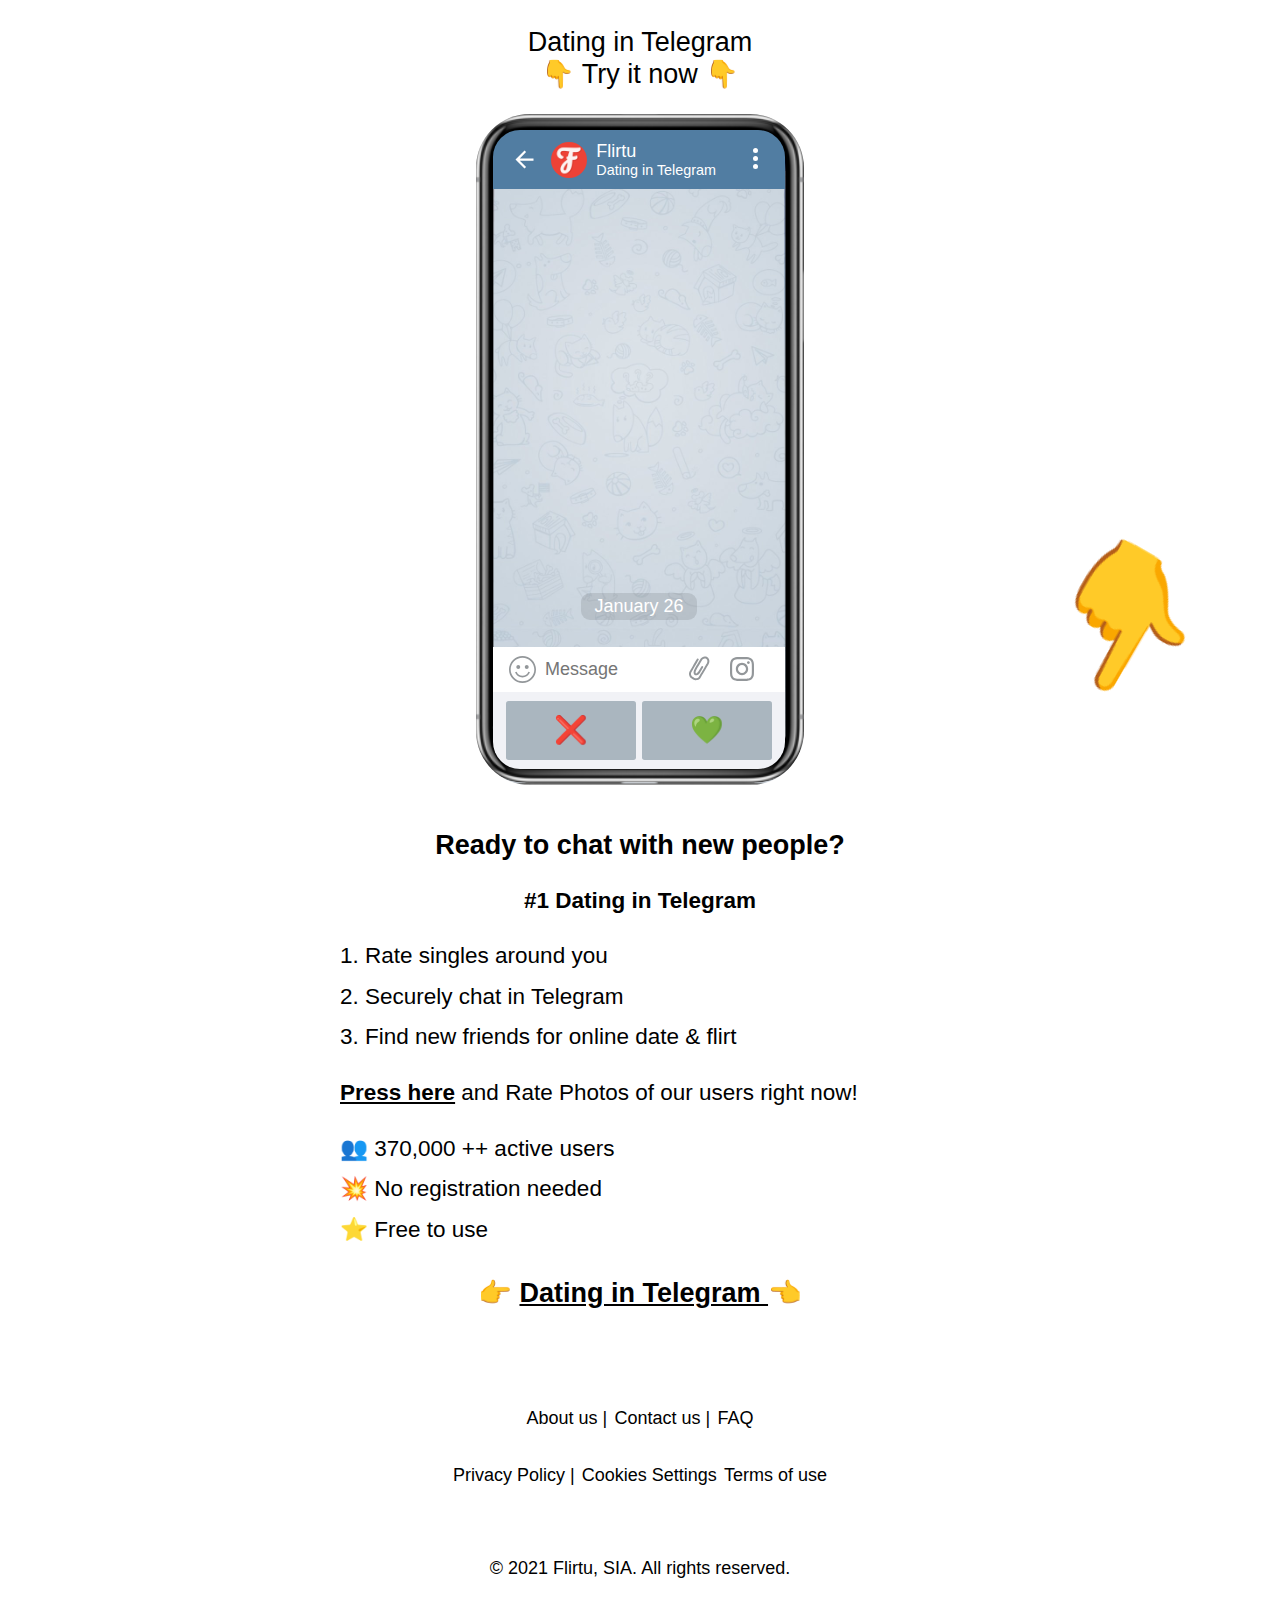
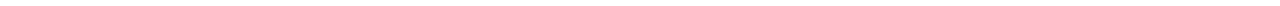
==== app/index.html @ d18d42f6 "finger and iphone height" ====
<!DOCTYPE html>
<html lang="en">
<head>
	<meta charset="UTF-8">
	<meta name="viewport" content="width=device-width, initial-scale=1.0">
	<meta http-equiv="X-UA-Compatible" content="ie=edge">

	<title>Flirtu</title>

	<link rel="stylesheet" href="css/style.min.css">
</head>
<body >
<div class="finger">👇</div>
<div class="flirtu-action">
	<div class="fliru-action__container">
		<div class="flirtu-action__title">
			Dating in Telegram <br>
👇
Try it now 👇
		</div>

		<div class="flirtu-simulation">
		
			<div class="flirtu-simulation-container">
				
				<div class="telegram-header">
				<div class="telegram-header__left">
					<div class="back-arrow"></div>
					<div class="flirtu-logo">
						
					</div>
					<div class="telegram-header__text">
						<div class="telegram-header__title">
							Flirtu
						</div>
						<div class="telegram-header__sub-title">
							Dating in Telegram
						</div>
					</div>
				</div>
				<div class="telegram-header__right">
					<div class="telegram-header__dot"></div>
					<div class="telegram-header__dot"></div>
					<div class="telegram-header__dot"></div>
				</div>
				
			</div>

			<div class="telegram-content">
				
<div class="date">
	January 26
</div>
				<div class="telegram-content__item telegram-content__item--profile">
					<div class="profile">
					<img src="img/2.png" alt="" class="photo">

					<div class="profile-footer">
						<div>
							<div class="user-name">
						Vitaliy, 22
					</div>
					<div class='activity'>
						<div class='activity-img img'></div>		
						Activity: 1 hour ago
					</div>
					<div class='got-it'>
						<div class='img got-it-img'></div>
						
						Got it: 4 gift
					</div>
						</div>
						
					<div class='profile-time'>
						11:05
					</div>
					</div>
					
				</div>
				</div>			
			</div>

<div class="content-footer">
	<div>
		<img src="img/smiley-svgrepo-com.svg" alt="">
	<input type="text" placeholder="Message" readonly>
	</div>

	<div>
		<img src="img/98520.svg" alt="">
		<img src="img/img.svg" alt="" class="add-img">
	</div>
	</div>

			<div class="buttons-wrapper">
				<div class="button dislike-button button-animation">
					<span>❌</span>
				</div>
				<div class="button like-button button-animation">
					<span>💚</span>
				</div>
			</div>
			</div>
			
		</div>
	</div>
</div>

<div class="text-wrapper">
	<p class="bold">
		Ready to chat with new people?
	</p>

	<p class="bold bold--s">#1 Dating in Telegram</p>

	<p class="list">

		1. Rate singles around you <br>
2. Securely chat in Telegram <br>
3. Find new friends for online date & flirt
	</p>

	<p><a href="https://t.me/Flirtu_bot?start=website-k5sjmxfagMLfWfMPhd2tPK">Press here</a> and Rate Photos of our users right now!</p>

	<p class="list">
		👥 370,000 ++ active users <br>
💥 No registration needed <br>
⭐️ Free to use
	</p>

	<p class="bold">👉
		<a href="https://t.me/Flirtu_bot?start=website-k5sjmxfagMLfWfMPhd2tPK">
			 Dating in Telegram 
		</a>👈
	</p>
</div>

<!-- start footer -->
<footer class="footer">

	<div class="footer__row">
		<div class="footer-col">
			<a href="https://flirtu.io/ru/about-us/" target="_blank">
			About us |
		</a>
		<a href="https://flirtu.io/contact-us/" target="_blank">
			Contact us |
		</a>
		<a href="https://flirtu.io/ru/faq/" target="_blank">
			FAQ
		</a>
		</div>

		<div class="footer-col">
			<a href="https://flirtu.io/ru/privacy/" target="_blank">
			
Privacy Policy |
		</a>
			<a href="https://flirtu.io/ru/privacy/" target="_blank">
			
Cookies Settings

		</a>
		<a href="https://flirtu.io/ru/agreement/" target="_blank">
			Terms of use 
		</a>
		
		</div>
	</div>
		<div class="copy">
			© 2021 Flirtu, SIA. All rights reserved.

		</div>
	
</footer>
<!-- end footer -->

	<script src="https://ajax.googleapis.com/ajax/libs/jquery/3.4.1/jquery.min.js"></script>
	<script>
		$('.dislike-button').click(function(){
$( ".telegram-content" ).append( "<div class='dislike'>❌</div><div class='like-time'>11:03<img src='img/duble-tick-white.png'></div>" );
	$( ".telegram-content" ).append("<div class='telegram-content__item telegram-content__item--profile'><div class='profile'><img src='img/2.png' class='photo'><div class='profile-footer'><div><div class='user-name'>Vitaliy, 22</div><div class='activity'><div class='activity-img img'></div>Activity: 1 hour ago</div><div class='got-it'><div class='img got-it-img'></div>Got it: 4 gift</div></div><div class='profile-time'>11:05</div></div></div></div>");				
			
		})
		$('.like-button').click(function(){
			$( ".telegram-content" ).append( "<div class='dislike'>💚</div><div class='like-time'>11:03<img src='img/duble-tick-white.png'></div>" );
$( ".telegram-content" ).append("<div class='telegram-content__item telegram-content__item--profile'><div class='profile'><img src='img/2.png' class='photo'><div class='profile-footer'><div><div class='user-name'>Vitaliy, 22</div><div class='activity'><div class='activity-img img'></div>Activity: 1 hour ago</div><div class='got-it'><div class='img got-it-img'></div>Got it: 4 gift</div></div><div class='profile-time'>11:05</div></div></div></div>");		
		})
		$('.button').click(function(){
			$('.button').removeClass('button-animation');
			$('.finger').fadeOut();
		})	
	</script>
</body>
</html>
---- app/css/style.min.css ----
body{margin:0;font-family:sans-serif}.flirtu-action{width:600px;max-width:100%;margin:0 auto;overflow:hidden;-webkit-box-sizing:border-box;box-sizing:border-box}.flirtu-action__title{text-align:center;font-size:3vh;margin-bottom:2.7vh;margin-top:3vh}.fliru-action__container{display:-webkit-box;display:-ms-flexbox;display:flex;-webkit-box-orient:vertical;-webkit-box-direction:normal;-ms-flex-direction:column;flex-direction:column;-webkit-box-pack:start;-ms-flex-pack:start;justify-content:flex-start;-webkit-box-align:center;-ms-flex-align:center;align-items:center}.flirtu-simulation{width:36.5vh;height:74.5vh;background-image:url("../img/phone.png"),url("../img/bg.jpg");margin:0 auto;background-size:100%;border-radius:6vh;-webkit-box-sizing:border-box;box-sizing:border-box}.flirtu-simulation-container{width:36.5vh;height:74.5vh;border-radius:4vh;padding:1.8vh 1.9vh;padding-right:2.1vh;-webkit-box-sizing:border-box;box-sizing:border-box;display:-webkit-box;display:-ms-flexbox;display:flex;-webkit-box-orient:vertical;-webkit-box-direction:normal;-ms-flex-direction:column;flex-direction:column;-webkit-box-pack:justify;-ms-flex-pack:justify;justify-content:space-between}.telegram-header{background:#517da2;border-top-left-radius:3vh;border-top-right-radius:3vh;padding:1.2vh 2vh;color:#fff;display:-webkit-box;display:-ms-flexbox;display:flex;-webkit-box-align:center;-ms-flex-align:center;align-items:center;-webkit-box-pack:justify;-ms-flex-pack:justify;justify-content:space-between}.flirtu-logo{width:4vh;height:4vh;background:url("../img/f.jpg");background-size:100%;background-position:center;border-radius:50%}.back-arrow{width:3vh;height:3vh;display:block;margin-right:1.5vh;background:url("../img/back.svg");background-size:100%;background-position:center}.telegram-header__left{display:-webkit-box;display:-ms-flexbox;display:flex;-webkit-box-align:center;-ms-flex-align:center;align-items:center}.telegram-header__text{margin-left:1vh}.telegram-header__title{font-size:2vh;font-weight:500}.telegram-header__sub-title{font-size:1.6vh;font-weight:300}.telegram-header__dot{width:0.6vh;height:0.6vh;background:#fff;border-radius:50%;margin-bottom:0.3vh}.telegram-header__right{padding-right:1vh}.telegram-header__bot:last-child{margin-bottom:0}.buttons-wrapper{background:#f1f2f6;border-bottom-left-radius:3vh;border-bottom-right-radius:3vh;padding:1vh 1.5vh;display:-webkit-box;display:-ms-flexbox;display:flex;-webkit-box-pack:justify;-ms-flex-pack:justify;justify-content:space-between;-webkit-box-align:center;-ms-flex-align:center;align-items:center}.button{background:#aab6bf;width:49%;padding:1.5vh 0;display:-webkit-box;display:-ms-flexbox;display:flex;-webkit-box-pack:center;-ms-flex-pack:center;justify-content:center;-webkit-box-align:center;-ms-flex-align:center;align-items:center;-webkit-box-sizing:border-box;box-sizing:border-box;border-radius:0.3vh;font-size:3vh}.telegram-content{height:54vh;overflow-y:hidden;overflow-x:hidden;display:-webkit-box;display:-ms-flexbox;display:flex;-webkit-box-orient:vertical;-webkit-box-direction:normal;-ms-flex-direction:column;flex-direction:column;-webkit-box-pack:end;-ms-flex-pack:end;justify-content:flex-end;padding:2vh 2vh}.profile{width:90%;border:0.2vh solid #fff;background:#fff;border-radius:0.7vh;overflow:hidden}.profile img{width:100%;border-radius:0.7vh}.user-name,.activity,.got-it{font-size:2vh;padding:0vh 1vh;padding-bottom:0.5vh}.activity,.got-it{display:-webkit-box;display:-ms-flexbox;display:flex}.activity .img,.got-it .img{width:2.5vh;margin-right:0.5vh;display:block;height:2.5vh}.activity-img{background:url("../img/timer-483.svg");background-size:100%;background-position:center;background-repeat:no-repeat}.got-it-img{background:url("../img/gift.png");background-size:100%;background-position:center;background-repeat:no-repeat}.telegram-content__item{margin-top:1vh}.dislike,.like{-ms-flex-item-align:end;align-self:flex-end;font-size:6vh;margin-bottom:2vh;margin-top:2vh;-webkit-animation:scale-anim3;animation:scale-anim3;-webkit-animation-duration:1s;animation-duration:1s;-webkit-animation-delay:0.2s;animation-delay:0.2s;-webkit-transform:scale(1);-ms-transform:scale(1);transform:scale(1)}@-webkit-keyframes scale-anim3{0%{-webkit-transform:scale(1) rotate(0);transform:scale(1) rotate(0)}20%{-webkit-transform:scale(1.2) rotate(25deg);transform:scale(1.2) rotate(25deg)}40%{-webkit-transform:scale(1) rotate(0);transform:scale(1) rotate(0)}60%{-webkit-transform:scale(1.2) rotate(-25deg);transform:scale(1.2) rotate(-25deg)}100%{-webkit-transform:scale(1) rotate(0);transform:scale(1) rotate(0)}}@keyframes scale-anim3{0%{-webkit-transform:scale(1) rotate(0);transform:scale(1) rotate(0)}20%{-webkit-transform:scale(1.2) rotate(25deg);transform:scale(1.2) rotate(25deg)}40%{-webkit-transform:scale(1) rotate(0);transform:scale(1) rotate(0)}60%{-webkit-transform:scale(1.2) rotate(-25deg);transform:scale(1.2) rotate(-25deg)}100%{-webkit-transform:scale(1) rotate(0);transform:scale(1) rotate(0)}}.dislike.active{display:-webkit-box;display:-ms-flexbox;display:flex}.like.active{display:-webkit-box;display:-ms-flexbox;display:flex}.telegram-content__item--profile.active{display:-webkit-box;display:-ms-flexbox;display:flex;-webkit-box-orient:vertical;-webkit-box-direction:normal;-ms-flex-direction:column;flex-direction:column}.telegram-content__item--profile{opacity:0;-webkit-box-sizing:border-box;box-sizing:border-box;height:0;-webkit-animation-name:fadeIn;animation-name:fadeIn;-webkit-animation-duration:1s;animation-duration:1s;-webkit-animation-iteration-count:1;animation-iteration-count:1;-webkit-animation-direction:alternate;animation-direction:alternate;-webkit-animation-fill-mode:forwards;animation-fill-mode:forwards;-webkit-animation-delay:1s;animation-delay:1s}@-webkit-keyframes fadeIn{0%{opacity:0;height:0}100%{opacity:1;height:auto}}@keyframes fadeIn{0%{opacity:0;height:0}100%{opacity:1;height:auto}}.profile-footer{display:-webkit-box;display:-ms-flexbox;display:flex;-webkit-box-pack:justify;-ms-flex-pack:justify;justify-content:space-between}.profile-time{font-size:1.6vh;-ms-flex-item-align:end;align-self:flex-end;padding:0.2vh;color:#a9aaac}.content-footer{display:-webkit-box;display:-ms-flexbox;display:flex;-webkit-box-pack:justify;-ms-flex-pack:justify;justify-content:space-between;-webkit-box-align:center;-ms-flex-align:center;align-items:center;background:#fff;padding:0.5vh 1.8vh}.content-footer div{display:-webkit-box;display:-ms-flexbox;display:flex}.content-footer img{width:3vh}.content-footer .add-img{width:6vh}.content-footer input{outline:none;border:none;width:10vh;padding:0;font-size:2vh;text-align:left;display:block;margin-left:1vh}.flirtu-simulation-container.blure{-webkit-filter:blur(4px);filter:blur(4px)}.flirtu-simulation{position:relative}.flirtu-simulation-modal{background:#fff;position:absolute;top:50%;left:50%;-webkit-transform:translateY(-50%) translateX(-50%);-ms-transform:translateY(-50%) translateX(-50%);transform:translateY(-50%) translateX(-50%);z-index:99;text-align:center;border-radius:1vh;padding:3vh 2vh;width:22vh;font-size:2.5vh}.open-telegram{display:-webkit-box;display:-ms-flexbox;display:flex;-webkit-box-pack:center;-ms-flex-pack:center;justify-content:center;-webkit-box-align:center;-ms-flex-align:center;align-items:center;text-decoration:none;background:#426382;color:#fff;margin-top:2vh;padding:1vh 2vh;border-radius:0.6vh;text-transform:uppercase;font-size:2vh}.button{cursor:pointer}.telegram-content__item--profile{position:relative}.telegram-content__item--profile:after{content:'';width:3vh;height:3vh;background-color:rgba(0,0,0,0.1);background-image:url("../img/share.svg");background-size:2vh;background-repeat:no-repeat;background-position:center;position:absolute;right:-1.5vh;bottom:0;border-radius:50%}.like-time{font-size:1.6vh;-ms-flex-item-align:end;align-self:flex-end;background-color:rgba(0,0,0,0.1);color:#fff;display:-webkit-box;display:-ms-flexbox;display:flex;-webkit-box-align:center;-ms-flex-align:center;align-items:center;padding:0.2vh 0.4vh;border-radius:0.5vh;-webkit-transform:translateY(-50%);-ms-transform:translateY(-50%);transform:translateY(-50%)}.like-time img{width:1.8vh;margin-left:0.3vh}.date{font-size:2vh;-ms-flex-item-align:center;align-self:center;background-color:rgba(0,0,0,0.1);color:#fff;display:-webkit-box;display:-ms-flexbox;display:flex;-webkit-box-align:center;-ms-flex-align:center;align-items:center;padding:0.3vh 1.5vh;border-radius:1vh}.text-wrapper{margin:0 auto;font-size:2.5vh;width:600px;max-width:90%;margin-top:5vh}.text-wrapper a{color:#000;font-weight:700}.bold{font-weight:700;text-align:center;font-size:3vh}.bold--s{font-size:2.5vh}.footer{padding-bottom:3vh;margin:0 auto;width:600px;max-width:90%;margin-top:10vh;font-size:2vh}.footer a{text-decoration:none;color:#000;display:block;margin-bottom:2vh;padding:1vh 0.4vh}.copy{text-align:center;margin-top:5vh}.footer-col{width:100%;display:-webkit-box;display:-ms-flexbox;display:flex;-webkit-box-pack:center;-ms-flex-pack:center;justify-content:center;-ms-flex-wrap:wrap;flex-wrap:wrap}.list{line-height:1.8}.button-animation{position:relative;text-decoration:none;color:#fff;overflow:hidden}.button-animation:before{content:'';position:absolute;top:0;left:0;width:5vh;height:100%;background-color:#fff;-webkit-transform:translateX(-4em) skewX(-45deg);-ms-transform:translateX(-4em) skewX(-45deg);transform:translateX(-4em) skewX(-45deg);-webkit-animation:move-light;animation:move-light;-webkit-animation-iteration-count:infinite;animation-iteration-count:infinite;-webkit-animation-duration:5s;animation-duration:5s;-webkit-animation-delay:2s;animation-delay:2s}@-webkit-keyframes move-light{0%{-webkit-transform:translateX(-4em) skewX(-45deg);transform:translateX(-4em) skewX(-45deg)}20%{-webkit-transform:translateX(10em) skewX(-45deg);transform:translateX(10em) skewX(-45deg)}100%{-webkit-transform:translateX(10em) skewX(-45deg);transform:translateX(10em) skewX(-45deg)}}@keyframes move-light{0%{-webkit-transform:translateX(-4em) skewX(-45deg);transform:translateX(-4em) skewX(-45deg)}20%{-webkit-transform:translateX(10em) skewX(-45deg);transform:translateX(10em) skewX(-45deg)}100%{-webkit-transform:translateX(10em) skewX(-45deg);transform:translateX(10em) skewX(-45deg)}}.button.like-button:before{-webkit-animation:move-light2;animation:move-light2;-webkit-animation-iteration-count:infinite;animation-iteration-count:infinite;-webkit-animation-duration:5s;animation-duration:5s;-webkit-animation-delay:2s;animation-delay:2s;-webkit-transform:translateX(-4em) skewX(-45deg);-ms-transform:translateX(-4em) skewX(-45deg);transform:translateX(-4em) skewX(-45deg)}@-webkit-keyframes move-light2{0%{-webkit-transform:translateX(-4em) skewX(-45deg);transform:translateX(-4em) skewX(-45deg)}50%{-webkit-transform:translateX(-4em) skewX(-45deg);transform:translateX(-4em) skewX(-45deg)}70%{-webkit-transform:translateX(10em) skewX(-45deg);transform:translateX(10em) skewX(-45deg)}100%{-webkit-transform:translateX(10em) skewX(-45deg);transform:translateX(10em) skewX(-45deg)}}@keyframes move-light2{0%{-webkit-transform:translateX(-4em) skewX(-45deg);transform:translateX(-4em) skewX(-45deg)}50%{-webkit-transform:translateX(-4em) skewX(-45deg);transform:translateX(-4em) skewX(-45deg)}70%{-webkit-transform:translateX(10em) skewX(-45deg);transform:translateX(10em) skewX(-45deg)}100%{-webkit-transform:translateX(10em) skewX(-45deg);transform:translateX(10em) skewX(-45deg)}}.button-animation span{display:block;-webkit-animation:scale-anim;animation:scale-anim;-webkit-animation-iteration-count:infinite;animation-iteration-count:infinite;-webkit-animation-duration:5s;animation-duration:5s;-webkit-animation-delay:3s;animation-delay:3s;-webkit-transform:scale(1) rotate(0);-ms-transform:scale(1) rotate(0);transform:scale(1) rotate(0)}.button-animation.like-button span{-webkit-animation:scale-anim2;animation:scale-anim2;-webkit-animation-iteration-count:infinite;animation-iteration-count:infinite;-webkit-animation-duration:5s;animation-duration:5s;-webkit-animation-delay:3s;animation-delay:3s;-webkit-transform:scale(1);-ms-transform:scale(1);transform:scale(1)}@-webkit-keyframes scale-anim{0%{-webkit-transform:scale(1) rotate(0);transform:scale(1) rotate(0)}5%{-webkit-transform:scale(1.6) rotate(25deg);transform:scale(1.6) rotate(25deg)}10%{-webkit-transform:scale(1) rotate(0);transform:scale(1) rotate(0)}15%{-webkit-transform:scale(1.6) rotate(-25deg);transform:scale(1.6) rotate(-25deg)}20%{-webkit-transform:scale(1) rotate(0);transform:scale(1) rotate(0)}100%{-webkit-transform:scale(1) rotate(0);transform:scale(1) rotate(0)}}@keyframes scale-anim{0%{-webkit-transform:scale(1) rotate(0);transform:scale(1) rotate(0)}5%{-webkit-transform:scale(1.6) rotate(25deg);transform:scale(1.6) rotate(25deg)}10%{-webkit-transform:scale(1) rotate(0);transform:scale(1) rotate(0)}15%{-webkit-transform:scale(1.6) rotate(-25deg);transform:scale(1.6) rotate(-25deg)}20%{-webkit-transform:scale(1) rotate(0);transform:scale(1) rotate(0)}100%{-webkit-transform:scale(1) rotate(0);transform:scale(1) rotate(0)}}@-webkit-keyframes scale-anim2{0%{-webkit-transform:scale(1) rotate(0);transform:scale(1) rotate(0)}50%{-webkit-transform:scale(1) rotate(0);transform:scale(1) rotate(0)}55%{-webkit-transform:scale(1.6) rotate(25deg);transform:scale(1.6) rotate(25deg)}60%{-webkit-transform:scale(1) rotate(0);transform:scale(1) rotate(0)}65%{-webkit-transform:scale(1.6) rotate(-25deg);transform:scale(1.6) rotate(-25deg)}70%{-webkit-transform:scale(1) rotate(0);transform:scale(1) rotate(0)}100%{-webkit-transform:scale(1) rotate(0);transform:scale(1) rotate(0)}}@keyframes scale-anim2{0%{-webkit-transform:scale(1) rotate(0);transform:scale(1) rotate(0)}50%{-webkit-transform:scale(1) rotate(0);transform:scale(1) rotate(0)}55%{-webkit-transform:scale(1.6) rotate(25deg);transform:scale(1.6) rotate(25deg)}60%{-webkit-transform:scale(1) rotate(0);transform:scale(1) rotate(0)}65%{-webkit-transform:scale(1.6) rotate(-25deg);transform:scale(1.6) rotate(-25deg)}70%{-webkit-transform:scale(1) rotate(0);transform:scale(1) rotate(0)}100%{-webkit-transform:scale(1) rotate(0);transform:scale(1) rotate(0)}}.finger{position:absolute;top:60vh;right:8vh;font-size:15vh;z-index:999;-webkit-transform:rotate(30deg);-ms-transform:rotate(30deg);transform:rotate(30deg);-webkit-animation:jump;animation:jump;-webkit-animation-iteration-count:infinite;animation-iteration-count:infinite;-webkit-animation-duration:1s;animation-duration:1s}@-webkit-keyframes jump{0%{-webkit-transform:rotate(30deg) translateY(-10%);transform:rotate(30deg) translateY(-10%)}50%{-webkit-transform:rotate(30deg) translateY(0%);transform:rotate(30deg) translateY(0%)}100%{-webkit-transform:rotate(30deg) translateY(-10%);transform:rotate(30deg) translateY(-10%)}}@keyframes jump{0%{-webkit-transform:rotate(30deg) translateY(-10%);transform:rotate(30deg) translateY(-10%)}50%{-webkit-transform:rotate(30deg) translateY(0%);transform:rotate(30deg) translateY(0%)}100%{-webkit-transform:rotate(30deg) translateY(-10%);transform:rotate(30deg) translateY(-10%)}}@media only screen and (max-width: 992px){.flirtu-action{width:100%}}@media only screen and (max-width: 768px){.footer a{font-size:3.5vw;margin-bottom:0}.copy{font-size:3.5vw}}
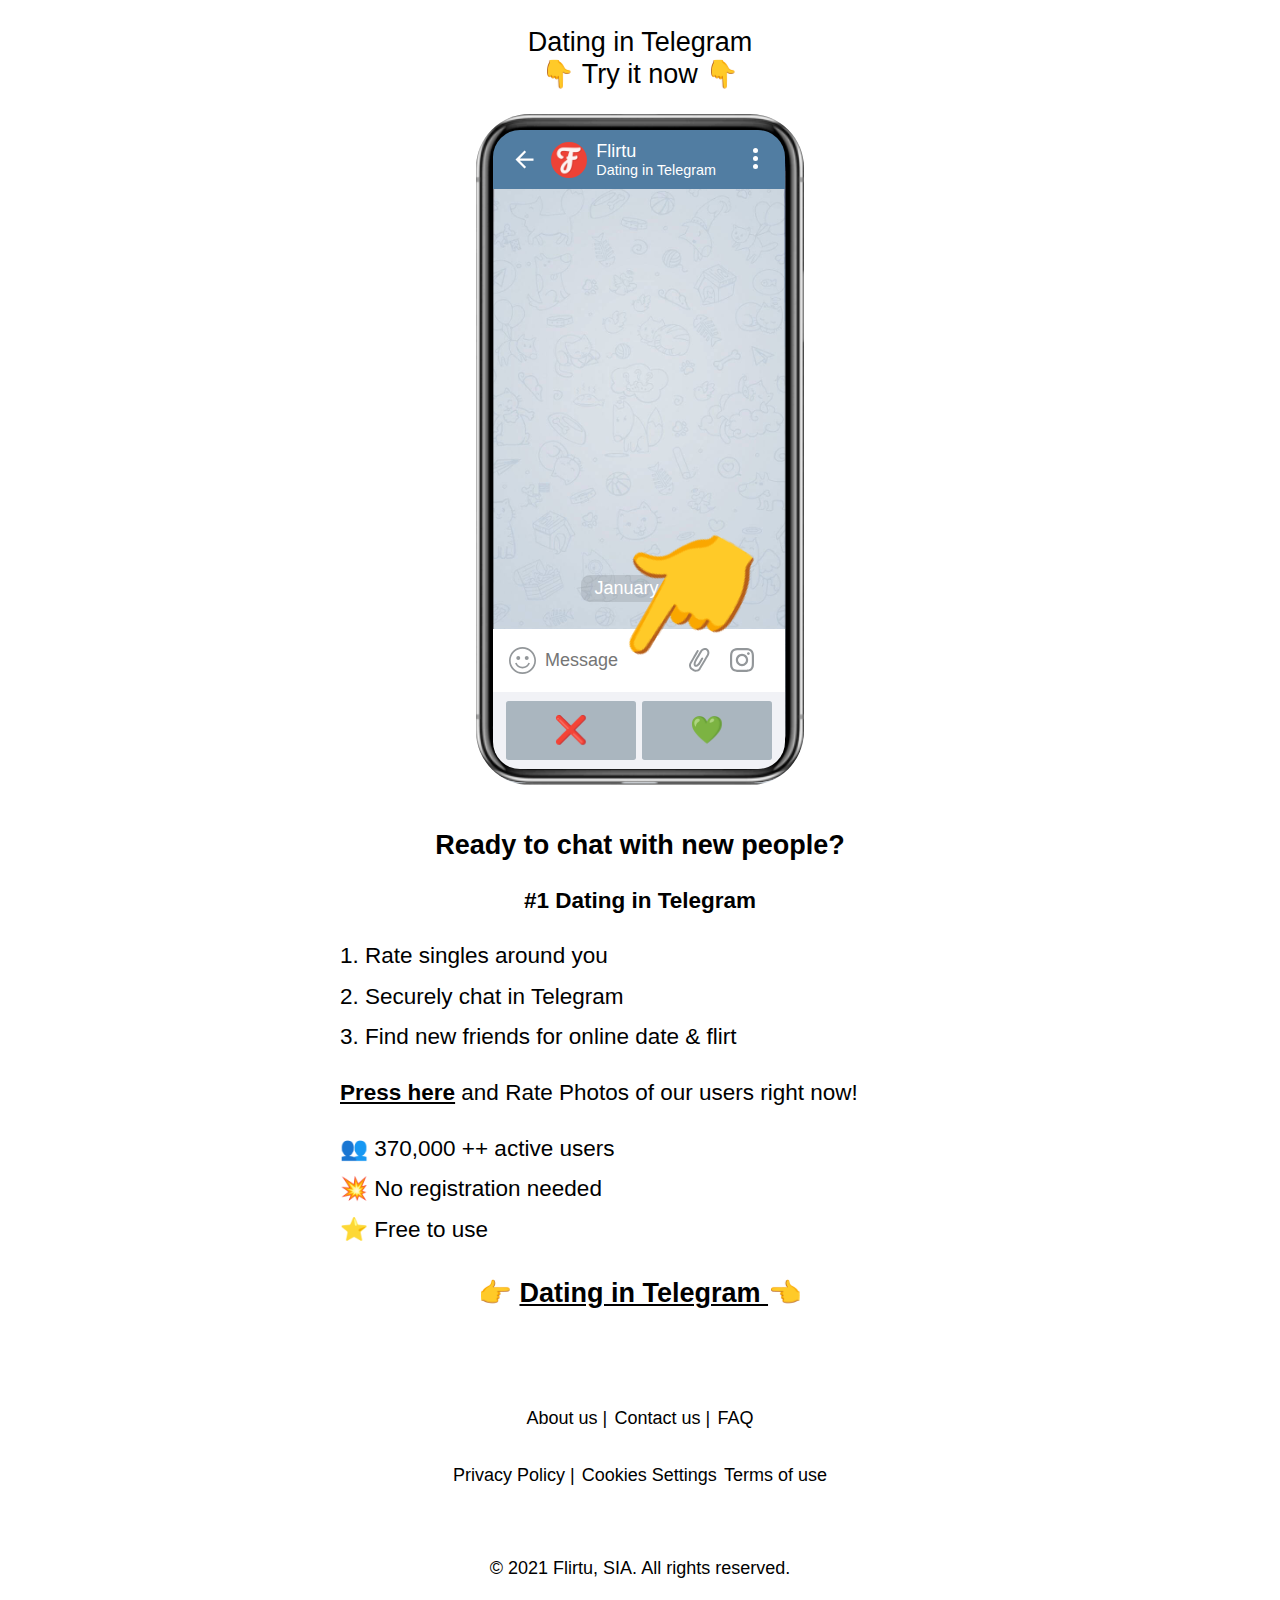
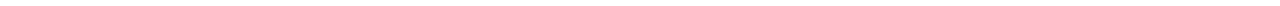
==== commit 16c45b49: "optimisation" ====
--- a/app/index.html
+++ b/app/index.html
@@ -10,7 +10,7 @@
 	<link rel="stylesheet" href="css/style.min.css">
 </head>
 <body >
-<div class="finger">👇</div>
+<div class="finger">👈</div>
 <div class="flirtu-action">
 	<div class="fliru-action__container">
 		<div class="flirtu-action__title">
@@ -82,13 +82,16 @@
 
 <div class="content-footer">
 	<div>
-		<img src="img/smiley-svgrepo-com.svg" alt="">
+		
+		<div class="smile"></div>
 	<input type="text" placeholder="Message" readonly>
 	</div>
 
 	<div>
-		<img src="img/98520.svg" alt="">
-		<img src="img/img.svg" alt="" class="add-img">
+		
+		<div class="add-doc"></div>
+		
+		<div class="add-img"></div>
 	</div>
 	</div>
 
--- a/app/css/style.min.css
+++ b/app/css/style.min.css
@@ -1 +1 @@
-body{margin:0;font-family:sans-serif}.flirtu-action{width:600px;max-width:100%;margin:0 auto;overflow:hidden;-webkit-box-sizing:border-box;box-sizing:border-box}.flirtu-action__title{text-align:center;font-size:3vh;margin-bottom:2.7vh;margin-top:3vh}.fliru-action__container{display:-webkit-box;display:-ms-flexbox;display:flex;-webkit-box-orient:vertical;-webkit-box-direction:normal;-ms-flex-direction:column;flex-direction:column;-webkit-box-pack:start;-ms-flex-pack:start;justify-content:flex-start;-webkit-box-align:center;-ms-flex-align:center;align-items:center}.flirtu-simulation{width:36.5vh;height:74.5vh;background-image:url("../img/phone.png"),url("../img/bg.jpg");margin:0 auto;background-size:100%;border-radius:6vh;-webkit-box-sizing:border-box;box-sizing:border-box}.flirtu-simulation-container{width:36.5vh;height:74.5vh;border-radius:4vh;padding:1.8vh 1.9vh;padding-right:2.1vh;-webkit-box-sizing:border-box;box-sizing:border-box;display:-webkit-box;display:-ms-flexbox;display:flex;-webkit-box-orient:vertical;-webkit-box-direction:normal;-ms-flex-direction:column;flex-direction:column;-webkit-box-pack:justify;-ms-flex-pack:justify;justify-content:space-between}.telegram-header{background:#517da2;border-top-left-radius:3vh;border-top-right-radius:3vh;padding:1.2vh 2vh;color:#fff;display:-webkit-box;display:-ms-flexbox;display:flex;-webkit-box-align:center;-ms-flex-align:center;align-items:center;-webkit-box-pack:justify;-ms-flex-pack:justify;justify-content:space-between}.flirtu-logo{width:4vh;height:4vh;background:url("../img/f.jpg");background-size:100%;background-position:center;border-radius:50%}.back-arrow{width:3vh;height:3vh;display:block;margin-right:1.5vh;background:url("../img/back.svg");background-size:100%;background-position:center}.telegram-header__left{display:-webkit-box;display:-ms-flexbox;display:flex;-webkit-box-align:center;-ms-flex-align:center;align-items:center}.telegram-header__text{margin-left:1vh}.telegram-header__title{font-size:2vh;font-weight:500}.telegram-header__sub-title{font-size:1.6vh;font-weight:300}.telegram-header__dot{width:0.6vh;height:0.6vh;background:#fff;border-radius:50%;margin-bottom:0.3vh}.telegram-header__right{padding-right:1vh}.telegram-header__bot:last-child{margin-bottom:0}.buttons-wrapper{background:#f1f2f6;border-bottom-left-radius:3vh;border-bottom-right-radius:3vh;padding:1vh 1.5vh;display:-webkit-box;display:-ms-flexbox;display:flex;-webkit-box-pack:justify;-ms-flex-pack:justify;justify-content:space-between;-webkit-box-align:center;-ms-flex-align:center;align-items:center}.button{background:#aab6bf;width:49%;padding:1.5vh 0;display:-webkit-box;display:-ms-flexbox;display:flex;-webkit-box-pack:center;-ms-flex-pack:center;justify-content:center;-webkit-box-align:center;-ms-flex-align:center;align-items:center;-webkit-box-sizing:border-box;box-sizing:border-box;border-radius:0.3vh;font-size:3vh}.telegram-content{height:54vh;overflow-y:hidden;overflow-x:hidden;display:-webkit-box;display:-ms-flexbox;display:flex;-webkit-box-orient:vertical;-webkit-box-direction:normal;-ms-flex-direction:column;flex-direction:column;-webkit-box-pack:end;-ms-flex-pack:end;justify-content:flex-end;padding:2vh 2vh}.profile{width:90%;border:0.2vh solid #fff;background:#fff;border-radius:0.7vh;overflow:hidden}.profile img{width:100%;border-radius:0.7vh}.user-name,.activity,.got-it{font-size:2vh;padding:0vh 1vh;padding-bottom:0.5vh}.activity,.got-it{display:-webkit-box;display:-ms-flexbox;display:flex}.activity .img,.got-it .img{width:2.5vh;margin-right:0.5vh;display:block;height:2.5vh}.activity-img{background:url("../img/timer-483.svg");background-size:100%;background-position:center;background-repeat:no-repeat}.got-it-img{background:url("../img/gift.png");background-size:100%;background-position:center;background-repeat:no-repeat}.telegram-content__item{margin-top:1vh}.dislike,.like{-ms-flex-item-align:end;align-self:flex-end;font-size:6vh;margin-bottom:2vh;margin-top:2vh;-webkit-animation:scale-anim3;animation:scale-anim3;-webkit-animation-duration:1s;animation-duration:1s;-webkit-animation-delay:0.2s;animation-delay:0.2s;-webkit-transform:scale(1);-ms-transform:scale(1);transform:scale(1)}@-webkit-keyframes scale-anim3{0%{-webkit-transform:scale(1) rotate(0);transform:scale(1) rotate(0)}20%{-webkit-transform:scale(1.2) rotate(25deg);transform:scale(1.2) rotate(25deg)}40%{-webkit-transform:scale(1) rotate(0);transform:scale(1) rotate(0)}60%{-webkit-transform:scale(1.2) rotate(-25deg);transform:scale(1.2) rotate(-25deg)}100%{-webkit-transform:scale(1) rotate(0);transform:scale(1) rotate(0)}}@keyframes scale-anim3{0%{-webkit-transform:scale(1) rotate(0);transform:scale(1) rotate(0)}20%{-webkit-transform:scale(1.2) rotate(25deg);transform:scale(1.2) rotate(25deg)}40%{-webkit-transform:scale(1) rotate(0);transform:scale(1) rotate(0)}60%{-webkit-transform:scale(1.2) rotate(-25deg);transform:scale(1.2) rotate(-25deg)}100%{-webkit-transform:scale(1) rotate(0);transform:scale(1) rotate(0)}}.dislike.active{display:-webkit-box;display:-ms-flexbox;display:flex}.like.active{display:-webkit-box;display:-ms-flexbox;display:flex}.telegram-content__item--profile.active{display:-webkit-box;display:-ms-flexbox;display:flex;-webkit-box-orient:vertical;-webkit-box-direction:normal;-ms-flex-direction:column;flex-direction:column}.telegram-content__item--profile{opacity:0;-webkit-box-sizing:border-box;box-sizing:border-box;height:0;-webkit-animation-name:fadeIn;animation-name:fadeIn;-webkit-animation-duration:1s;animation-duration:1s;-webkit-animation-iteration-count:1;animation-iteration-count:1;-webkit-animation-direction:alternate;animation-direction:alternate;-webkit-animation-fill-mode:forwards;animation-fill-mode:forwards;-webkit-animation-delay:1s;animation-delay:1s}@-webkit-keyframes fadeIn{0%{opacity:0;height:0}100%{opacity:1;height:auto}}@keyframes fadeIn{0%{opacity:0;height:0}100%{opacity:1;height:auto}}.profile-footer{display:-webkit-box;display:-ms-flexbox;display:flex;-webkit-box-pack:justify;-ms-flex-pack:justify;justify-content:space-between}.profile-time{font-size:1.6vh;-ms-flex-item-align:end;align-self:flex-end;padding:0.2vh;color:#a9aaac}.content-footer{display:-webkit-box;display:-ms-flexbox;display:flex;-webkit-box-pack:justify;-ms-flex-pack:justify;justify-content:space-between;-webkit-box-align:center;-ms-flex-align:center;align-items:center;background:#fff;padding:0.5vh 1.8vh}.content-footer div{display:-webkit-box;display:-ms-flexbox;display:flex}.content-footer img{width:3vh}.content-footer .add-img{width:6vh}.content-footer input{outline:none;border:none;width:10vh;padding:0;font-size:2vh;text-align:left;display:block;margin-left:1vh}.flirtu-simulation-container.blure{-webkit-filter:blur(4px);filter:blur(4px)}.flirtu-simulation{position:relative}.flirtu-simulation-modal{background:#fff;position:absolute;top:50%;left:50%;-webkit-transform:translateY(-50%) translateX(-50%);-ms-transform:translateY(-50%) translateX(-50%);transform:translateY(-50%) translateX(-50%);z-index:99;text-align:center;border-radius:1vh;padding:3vh 2vh;width:22vh;font-size:2.5vh}.open-telegram{display:-webkit-box;display:-ms-flexbox;display:flex;-webkit-box-pack:center;-ms-flex-pack:center;justify-content:center;-webkit-box-align:center;-ms-flex-align:center;align-items:center;text-decoration:none;background:#426382;color:#fff;margin-top:2vh;padding:1vh 2vh;border-radius:0.6vh;text-transform:uppercase;font-size:2vh}.button{cursor:pointer}.telegram-content__item--profile{position:relative}.telegram-content__item--profile:after{content:'';width:3vh;height:3vh;background-color:rgba(0,0,0,0.1);background-image:url("../img/share.svg");background-size:2vh;background-repeat:no-repeat;background-position:center;position:absolute;right:-1.5vh;bottom:0;border-radius:50%}.like-time{font-size:1.6vh;-ms-flex-item-align:end;align-self:flex-end;background-color:rgba(0,0,0,0.1);color:#fff;display:-webkit-box;display:-ms-flexbox;display:flex;-webkit-box-align:center;-ms-flex-align:center;align-items:center;padding:0.2vh 0.4vh;border-radius:0.5vh;-webkit-transform:translateY(-50%);-ms-transform:translateY(-50%);transform:translateY(-50%)}.like-time img{width:1.8vh;margin-left:0.3vh}.date{font-size:2vh;-ms-flex-item-align:center;align-self:center;background-color:rgba(0,0,0,0.1);color:#fff;display:-webkit-box;display:-ms-flexbox;display:flex;-webkit-box-align:center;-ms-flex-align:center;align-items:center;padding:0.3vh 1.5vh;border-radius:1vh}.text-wrapper{margin:0 auto;font-size:2.5vh;width:600px;max-width:90%;margin-top:5vh}.text-wrapper a{color:#000;font-weight:700}.bold{font-weight:700;text-align:center;font-size:3vh}.bold--s{font-size:2.5vh}.footer{padding-bottom:3vh;margin:0 auto;width:600px;max-width:90%;margin-top:10vh;font-size:2vh}.footer a{text-decoration:none;color:#000;display:block;margin-bottom:2vh;padding:1vh 0.4vh}.copy{text-align:center;margin-top:5vh}.footer-col{width:100%;display:-webkit-box;display:-ms-flexbox;display:flex;-webkit-box-pack:center;-ms-flex-pack:center;justify-content:center;-ms-flex-wrap:wrap;flex-wrap:wrap}.list{line-height:1.8}.button-animation{position:relative;text-decoration:none;color:#fff;overflow:hidden}.button-animation:before{content:'';position:absolute;top:0;left:0;width:5vh;height:100%;background-color:#fff;-webkit-transform:translateX(-4em) skewX(-45deg);-ms-transform:translateX(-4em) skewX(-45deg);transform:translateX(-4em) skewX(-45deg);-webkit-animation:move-light;animation:move-light;-webkit-animation-iteration-count:infinite;animation-iteration-count:infinite;-webkit-animation-duration:5s;animation-duration:5s;-webkit-animation-delay:2s;animation-delay:2s}@-webkit-keyframes move-light{0%{-webkit-transform:translateX(-4em) skewX(-45deg);transform:translateX(-4em) skewX(-45deg)}20%{-webkit-transform:translateX(10em) skewX(-45deg);transform:translateX(10em) skewX(-45deg)}100%{-webkit-transform:translateX(10em) skewX(-45deg);transform:translateX(10em) skewX(-45deg)}}@keyframes move-light{0%{-webkit-transform:translateX(-4em) skewX(-45deg);transform:translateX(-4em) skewX(-45deg)}20%{-webkit-transform:translateX(10em) skewX(-45deg);transform:translateX(10em) skewX(-45deg)}100%{-webkit-transform:translateX(10em) skewX(-45deg);transform:translateX(10em) skewX(-45deg)}}.button.like-button:before{-webkit-animation:move-light2;animation:move-light2;-webkit-animation-iteration-count:infinite;animation-iteration-count:infinite;-webkit-animation-duration:5s;animation-duration:5s;-webkit-animation-delay:2s;animation-delay:2s;-webkit-transform:translateX(-4em) skewX(-45deg);-ms-transform:translateX(-4em) skewX(-45deg);transform:translateX(-4em) skewX(-45deg)}@-webkit-keyframes move-light2{0%{-webkit-transform:translateX(-4em) skewX(-45deg);transform:translateX(-4em) skewX(-45deg)}50%{-webkit-transform:translateX(-4em) skewX(-45deg);transform:translateX(-4em) skewX(-45deg)}70%{-webkit-transform:translateX(10em) skewX(-45deg);transform:translateX(10em) skewX(-45deg)}100%{-webkit-transform:translateX(10em) skewX(-45deg);transform:translateX(10em) skewX(-45deg)}}@keyframes move-light2{0%{-webkit-transform:translateX(-4em) skewX(-45deg);transform:translateX(-4em) skewX(-45deg)}50%{-webkit-transform:translateX(-4em) skewX(-45deg);transform:translateX(-4em) skewX(-45deg)}70%{-webkit-transform:translateX(10em) skewX(-45deg);transform:translateX(10em) skewX(-45deg)}100%{-webkit-transform:translateX(10em) skewX(-45deg);transform:translateX(10em) skewX(-45deg)}}.button-animation span{display:block;-webkit-animation:scale-anim;animation:scale-anim;-webkit-animation-iteration-count:infinite;animation-iteration-count:infinite;-webkit-animation-duration:5s;animation-duration:5s;-webkit-animation-delay:3s;animation-delay:3s;-webkit-transform:scale(1) rotate(0);-ms-transform:scale(1) rotate(0);transform:scale(1) rotate(0)}.button-animation.like-button span{-webkit-animation:scale-anim2;animation:scale-anim2;-webkit-animation-iteration-count:infinite;animation-iteration-count:infinite;-webkit-animation-duration:5s;animation-duration:5s;-webkit-animation-delay:3s;animation-delay:3s;-webkit-transform:scale(1);-ms-transform:scale(1);transform:scale(1)}@-webkit-keyframes scale-anim{0%{-webkit-transform:scale(1) rotate(0);transform:scale(1) rotate(0)}5%{-webkit-transform:scale(1.6) rotate(25deg);transform:scale(1.6) rotate(25deg)}10%{-webkit-transform:scale(1) rotate(0);transform:scale(1) rotate(0)}15%{-webkit-transform:scale(1.6) rotate(-25deg);transform:scale(1.6) rotate(-25deg)}20%{-webkit-transform:scale(1) rotate(0);transform:scale(1) rotate(0)}100%{-webkit-transform:scale(1) rotate(0);transform:scale(1) rotate(0)}}@keyframes scale-anim{0%{-webkit-transform:scale(1) rotate(0);transform:scale(1) rotate(0)}5%{-webkit-transform:scale(1.6) rotate(25deg);transform:scale(1.6) rotate(25deg)}10%{-webkit-transform:scale(1) rotate(0);transform:scale(1) rotate(0)}15%{-webkit-transform:scale(1.6) rotate(-25deg);transform:scale(1.6) rotate(-25deg)}20%{-webkit-transform:scale(1) rotate(0);transform:scale(1) rotate(0)}100%{-webkit-transform:scale(1) rotate(0);transform:scale(1) rotate(0)}}@-webkit-keyframes scale-anim2{0%{-webkit-transform:scale(1) rotate(0);transform:scale(1) rotate(0)}50%{-webkit-transform:scale(1) rotate(0);transform:scale(1) rotate(0)}55%{-webkit-transform:scale(1.6) rotate(25deg);transform:scale(1.6) rotate(25deg)}60%{-webkit-transform:scale(1) rotate(0);transform:scale(1) rotate(0)}65%{-webkit-transform:scale(1.6) rotate(-25deg);transform:scale(1.6) rotate(-25deg)}70%{-webkit-transform:scale(1) rotate(0);transform:scale(1) rotate(0)}100%{-webkit-transform:scale(1) rotate(0);transform:scale(1) rotate(0)}}@keyframes scale-anim2{0%{-webkit-transform:scale(1) rotate(0);transform:scale(1) rotate(0)}50%{-webkit-transform:scale(1) rotate(0);transform:scale(1) rotate(0)}55%{-webkit-transform:scale(1.6) rotate(25deg);transform:scale(1.6) rotate(25deg)}60%{-webkit-transform:scale(1) rotate(0);transform:scale(1) rotate(0)}65%{-webkit-transform:scale(1.6) rotate(-25deg);transform:scale(1.6) rotate(-25deg)}70%{-webkit-transform:scale(1) rotate(0);transform:scale(1) rotate(0)}100%{-webkit-transform:scale(1) rotate(0);transform:scale(1) rotate(0)}}.finger{position:absolute;top:60vh;right:8vh;font-size:15vh;z-index:999;-webkit-transform:rotate(30deg);-ms-transform:rotate(30deg);transform:rotate(30deg);-webkit-animation:jump;animation:jump;-webkit-animation-iteration-count:infinite;animation-iteration-count:infinite;-webkit-animation-duration:1s;animation-duration:1s}@-webkit-keyframes jump{0%{-webkit-transform:rotate(30deg) translateY(-10%);transform:rotate(30deg) translateY(-10%)}50%{-webkit-transform:rotate(30deg) translateY(0%);transform:rotate(30deg) translateY(0%)}100%{-webkit-transform:rotate(30deg) translateY(-10%);transform:rotate(30deg) translateY(-10%)}}@keyframes jump{0%{-webkit-transform:rotate(30deg) translateY(-10%);transform:rotate(30deg) translateY(-10%)}50%{-webkit-transform:rotate(30deg) translateY(0%);transform:rotate(30deg) translateY(0%)}100%{-webkit-transform:rotate(30deg) translateY(-10%);transform:rotate(30deg) translateY(-10%)}}@media only screen and (max-width: 992px){.flirtu-action{width:100%}}@media only screen and (max-width: 768px){.footer a{font-size:3.5vw;margin-bottom:0}.copy{font-size:3.5vw}}
+body{margin:0;font-family:sans-serif}.flirtu-action{width:600px;max-width:100%;margin:0 auto;overflow:hidden;-webkit-box-sizing:border-box;box-sizing:border-box}.flirtu-action__title{text-align:center;font-size:3vh;margin-bottom:2.7vh;margin-top:3vh}.fliru-action__container{display:-webkit-box;display:-ms-flexbox;display:flex;-webkit-box-orient:vertical;-webkit-box-direction:normal;-ms-flex-direction:column;flex-direction:column;-webkit-box-pack:start;-ms-flex-pack:start;justify-content:flex-start;-webkit-box-align:center;-ms-flex-align:center;align-items:center}.flirtu-simulation{width:36.5vh;height:74.5vh;background-image:url("../img/phone.png"),url("../img/bg.jpg");margin:0 auto;background-size:100%;border-radius:6vh;-webkit-box-sizing:border-box;box-sizing:border-box}.flirtu-simulation-container{width:36.5vh;height:74.5vh;border-radius:4vh;padding:1.8vh 1.9vh;padding-right:2.1vh;-webkit-box-sizing:border-box;box-sizing:border-box;display:-webkit-box;display:-ms-flexbox;display:flex;-webkit-box-orient:vertical;-webkit-box-direction:normal;-ms-flex-direction:column;flex-direction:column;-webkit-box-pack:justify;-ms-flex-pack:justify;justify-content:space-between}.telegram-header{background:#517da2;border-top-left-radius:3vh;border-top-right-radius:3vh;padding:1.2vh 2vh;color:#fff;display:-webkit-box;display:-ms-flexbox;display:flex;-webkit-box-align:center;-ms-flex-align:center;align-items:center;-webkit-box-pack:justify;-ms-flex-pack:justify;justify-content:space-between}.flirtu-logo{width:4vh;height:4vh;background:url("../img/f.jpg");background-size:100%;background-position:center;border-radius:50%}.back-arrow{width:3vh;height:3vh;display:block;margin-right:1.5vh;background:url("../img/back.svg");background-size:100%;background-position:center}.telegram-header__left{display:-webkit-box;display:-ms-flexbox;display:flex;-webkit-box-align:center;-ms-flex-align:center;align-items:center}.telegram-header__text{margin-left:1vh}.telegram-header__title{font-size:2vh;font-weight:500}.telegram-header__sub-title{font-size:1.6vh;font-weight:300}.telegram-header__dot{width:0.6vh;height:0.6vh;background:#fff;border-radius:50%;margin-bottom:0.3vh}.telegram-header__right{padding-right:1vh}.telegram-header__bot:last-child{margin-bottom:0}.buttons-wrapper{background:#f1f2f6;border-bottom-left-radius:3vh;border-bottom-right-radius:3vh;padding:1vh 1.5vh;display:-webkit-box;display:-ms-flexbox;display:flex;-webkit-box-pack:justify;-ms-flex-pack:justify;justify-content:space-between;-webkit-box-align:center;-ms-flex-align:center;align-items:center}.button{background:#aab6bf;width:49%;padding:1.5vh 0;display:-webkit-box;display:-ms-flexbox;display:flex;-webkit-box-pack:center;-ms-flex-pack:center;justify-content:center;-webkit-box-align:center;-ms-flex-align:center;align-items:center;-webkit-box-sizing:border-box;box-sizing:border-box;border-radius:0.3vh;font-size:3vh}.telegram-content{height:54vh;overflow-y:hidden;overflow-x:hidden;display:-webkit-box;display:-ms-flexbox;display:flex;-webkit-box-orient:vertical;-webkit-box-direction:normal;-ms-flex-direction:column;flex-direction:column;-webkit-box-pack:end;-ms-flex-pack:end;justify-content:flex-end;padding:2vh 2vh}.profile{width:90%;border:0.2vh solid #fff;background:#fff;border-radius:0.7vh;overflow:hidden}.profile img{width:100%;border-radius:0.7vh}.user-name,.activity,.got-it{font-size:1.8vh;padding:0vh 1vh;padding-bottom:0.5vh}.activity,.got-it{display:-webkit-box;display:-ms-flexbox;display:flex}.activity .img,.got-it .img{width:2.5vh;margin-right:0.5vh;display:block;height:2.5vh}.activity-img{background:url("../img/timer-483.svg");background-size:100%;background-position:center;background-repeat:no-repeat}.got-it-img{background:url("../img/gift.png");background-size:100%;background-position:center;background-repeat:no-repeat}.telegram-content__item{margin-top:1vh}.dislike,.like{-ms-flex-item-align:end;align-self:flex-end;font-size:6vh;margin-bottom:2vh;margin-top:2vh;-webkit-animation:scale-anim3;animation:scale-anim3;-webkit-animation-duration:1s;animation-duration:1s;-webkit-animation-delay:0.2s;animation-delay:0.2s;-webkit-transform:scale(1);-ms-transform:scale(1);transform:scale(1)}@-webkit-keyframes scale-anim3{0%{-webkit-transform:scale(1) rotate(0);transform:scale(1) rotate(0)}20%{-webkit-transform:scale(1.2) rotate(25deg);transform:scale(1.2) rotate(25deg)}40%{-webkit-transform:scale(1) rotate(0);transform:scale(1) rotate(0)}60%{-webkit-transform:scale(1.2) rotate(-25deg);transform:scale(1.2) rotate(-25deg)}100%{-webkit-transform:scale(1) rotate(0);transform:scale(1) rotate(0)}}@keyframes scale-anim3{0%{-webkit-transform:scale(1) rotate(0);transform:scale(1) rotate(0)}20%{-webkit-transform:scale(1.2) rotate(25deg);transform:scale(1.2) rotate(25deg)}40%{-webkit-transform:scale(1) rotate(0);transform:scale(1) rotate(0)}60%{-webkit-transform:scale(1.2) rotate(-25deg);transform:scale(1.2) rotate(-25deg)}100%{-webkit-transform:scale(1) rotate(0);transform:scale(1) rotate(0)}}.dislike.active{display:-webkit-box;display:-ms-flexbox;display:flex}.like.active{display:-webkit-box;display:-ms-flexbox;display:flex}.telegram-content__item--profile.active{display:-webkit-box;display:-ms-flexbox;display:flex;-webkit-box-orient:vertical;-webkit-box-direction:normal;-ms-flex-direction:column;flex-direction:column}.telegram-content__item--profile{opacity:0;-webkit-box-sizing:border-box;box-sizing:border-box;height:0;-webkit-animation-name:fadeIn;animation-name:fadeIn;-webkit-animation-duration:1s;animation-duration:1s;-webkit-animation-iteration-count:1;animation-iteration-count:1;-webkit-animation-direction:alternate;animation-direction:alternate;-webkit-animation-fill-mode:forwards;animation-fill-mode:forwards;-webkit-animation-delay:1s;animation-delay:1s}@-webkit-keyframes fadeIn{0%{opacity:0;height:0}100%{opacity:1;height:auto}}@keyframes fadeIn{0%{opacity:0;height:0}100%{opacity:1;height:auto}}.profile-footer{display:-webkit-box;display:-ms-flexbox;display:flex;-webkit-box-pack:justify;-ms-flex-pack:justify;justify-content:space-between}.profile-time{font-size:1.6vh;-ms-flex-item-align:end;align-self:flex-end;padding:0.2vh;color:#a9aaac}.content-footer{display:-webkit-box;display:-ms-flexbox;display:flex;-webkit-box-pack:justify;-ms-flex-pack:justify;justify-content:space-between;-webkit-box-align:center;-ms-flex-align:center;align-items:center;background:#fff;padding:0.5vh 1.8vh}.content-footer div{display:-webkit-box;display:-ms-flexbox;display:flex}.content-footer img{width:3vh}.content-footer .add-img{width:6vh;height:6vh;background:url("../img/img.svg");background-size:100%;background-position:center;background-repeat:no-repeat}.content-footer input{outline:none;border:none;width:10vh;padding:0;font-size:2vh;text-align:left;display:block;margin-left:1vh}.add-doc{width:3vh;height:6vh;background:url("../img/98520.svg");background-size:100%;background-position:center;background-repeat:no-repeat}.smile{width:3vh;height:3vh;background:url("../img/smiley-svgrepo-com.svg");background-size:100%;background-position:center;background-repeat:no-repeat}.flirtu-simulation-container.blure{-webkit-filter:blur(4px);filter:blur(4px)}.flirtu-simulation{position:relative}.flirtu-simulation-modal{background:#fff;position:absolute;top:50%;left:50%;-webkit-transform:translateY(-50%) translateX(-50%);-ms-transform:translateY(-50%) translateX(-50%);transform:translateY(-50%) translateX(-50%);z-index:99;text-align:center;border-radius:1vh;padding:3vh 2vh;width:22vh;font-size:2.5vh}.open-telegram{display:-webkit-box;display:-ms-flexbox;display:flex;-webkit-box-pack:center;-ms-flex-pack:center;justify-content:center;-webkit-box-align:center;-ms-flex-align:center;align-items:center;text-decoration:none;background:#426382;color:#fff;margin-top:2vh;padding:1vh 2vh;border-radius:0.6vh;text-transform:uppercase;font-size:2vh}.button{cursor:pointer}.telegram-content__item--profile{position:relative}.telegram-content__item--profile:after{content:'';width:3vh;height:3vh;background-color:rgba(0,0,0,0.1);background-image:url("../img/share.svg");background-size:2vh;background-repeat:no-repeat;background-position:center;position:absolute;right:-1.5vh;bottom:0;border-radius:50%}.like-time{font-size:1.6vh;-ms-flex-item-align:end;align-self:flex-end;background-color:rgba(0,0,0,0.1);color:#fff;display:-webkit-box;display:-ms-flexbox;display:flex;-webkit-box-align:center;-ms-flex-align:center;align-items:center;padding:0.2vh 0.4vh;border-radius:0.5vh;-webkit-transform:translateY(-50%);-ms-transform:translateY(-50%);transform:translateY(-50%)}.like-time img{width:1.8vh;margin-left:0.3vh}.date{font-size:2vh;-ms-flex-item-align:center;align-self:center;background-color:rgba(0,0,0,0.1);color:#fff;display:-webkit-box;display:-ms-flexbox;display:flex;-webkit-box-align:center;-ms-flex-align:center;align-items:center;padding:0.3vh 1.5vh;border-radius:1vh}.text-wrapper{margin:0 auto;font-size:2.5vh;width:600px;max-width:90%;margin-top:5vh}.text-wrapper a{color:#000;font-weight:700}.bold{font-weight:700;text-align:center;font-size:3vh}.bold--s{font-size:2.5vh}.footer{padding-bottom:3vh;margin:0 auto;width:600px;max-width:90%;margin-top:10vh;font-size:2vh}.footer a{text-decoration:none;color:#000;display:block;margin-bottom:2vh;padding:1vh 0.4vh}.copy{text-align:center;margin-top:5vh}.footer-col{width:100%;display:-webkit-box;display:-ms-flexbox;display:flex;-webkit-box-pack:center;-ms-flex-pack:center;justify-content:center;-ms-flex-wrap:wrap;flex-wrap:wrap}.list{line-height:1.8}.button-animation{position:relative;text-decoration:none;color:#fff;overflow:hidden}.button-animation:before{content:'';position:absolute;top:0;left:0;width:5vh;height:100%;background-color:#fff;-webkit-transform:translateX(-4em) skewX(-45deg);-ms-transform:translateX(-4em) skewX(-45deg);transform:translateX(-4em) skewX(-45deg);-webkit-animation:move-light;animation:move-light;-webkit-animation-iteration-count:infinite;animation-iteration-count:infinite;-webkit-animation-duration:5s;animation-duration:5s;-webkit-animation-delay:2s;animation-delay:2s}@-webkit-keyframes move-light{0%{-webkit-transform:translateX(-4em) skewX(-45deg);transform:translateX(-4em) skewX(-45deg)}20%{-webkit-transform:translateX(10em) skewX(-45deg);transform:translateX(10em) skewX(-45deg)}100%{-webkit-transform:translateX(10em) skewX(-45deg);transform:translateX(10em) skewX(-45deg)}}@keyframes move-light{0%{-webkit-transform:translateX(-4em) skewX(-45deg);transform:translateX(-4em) skewX(-45deg)}20%{-webkit-transform:translateX(10em) skewX(-45deg);transform:translateX(10em) skewX(-45deg)}100%{-webkit-transform:translateX(10em) skewX(-45deg);transform:translateX(10em) skewX(-45deg)}}.button.like-button:before{-webkit-animation:move-light2;animation:move-light2;-webkit-animation-iteration-count:infinite;animation-iteration-count:infinite;-webkit-animation-duration:5s;animation-duration:5s;-webkit-animation-delay:2s;animation-delay:2s;-webkit-transform:translateX(-4em) skewX(-45deg);-ms-transform:translateX(-4em) skewX(-45deg);transform:translateX(-4em) skewX(-45deg)}@-webkit-keyframes move-light2{0%{-webkit-transform:translateX(-4em) skewX(-45deg);transform:translateX(-4em) skewX(-45deg)}50%{-webkit-transform:translateX(-4em) skewX(-45deg);transform:translateX(-4em) skewX(-45deg)}70%{-webkit-transform:translateX(10em) skewX(-45deg);transform:translateX(10em) skewX(-45deg)}100%{-webkit-transform:translateX(10em) skewX(-45deg);transform:translateX(10em) skewX(-45deg)}}@keyframes move-light2{0%{-webkit-transform:translateX(-4em) skewX(-45deg);transform:translateX(-4em) skewX(-45deg)}50%{-webkit-transform:translateX(-4em) skewX(-45deg);transform:translateX(-4em) skewX(-45deg)}70%{-webkit-transform:translateX(10em) skewX(-45deg);transform:translateX(10em) skewX(-45deg)}100%{-webkit-transform:translateX(10em) skewX(-45deg);transform:translateX(10em) skewX(-45deg)}}.button-animation span{display:block;-webkit-animation:scale-anim;animation:scale-anim;-webkit-animation-iteration-count:infinite;animation-iteration-count:infinite;-webkit-animation-duration:5s;animation-duration:5s;-webkit-animation-delay:3s;animation-delay:3s;-webkit-transform:scale(1) rotate(0);-ms-transform:scale(1) rotate(0);transform:scale(1) rotate(0)}.button-animation.like-button span{-webkit-animation:scale-anim2;animation:scale-anim2;-webkit-animation-iteration-count:infinite;animation-iteration-count:infinite;-webkit-animation-duration:5s;animation-duration:5s;-webkit-animation-delay:3s;animation-delay:3s;-webkit-transform:scale(1);-ms-transform:scale(1);transform:scale(1)}@-webkit-keyframes scale-anim{0%{-webkit-transform:scale(1) rotate(0);transform:scale(1) rotate(0)}5%{-webkit-transform:scale(1.6) rotate(25deg);transform:scale(1.6) rotate(25deg)}10%{-webkit-transform:scale(1) rotate(0);transform:scale(1) rotate(0)}15%{-webkit-transform:scale(1.6) rotate(-25deg);transform:scale(1.6) rotate(-25deg)}20%{-webkit-transform:scale(1) rotate(0);transform:scale(1) rotate(0)}100%{-webkit-transform:scale(1) rotate(0);transform:scale(1) rotate(0)}}@keyframes scale-anim{0%{-webkit-transform:scale(1) rotate(0);transform:scale(1) rotate(0)}5%{-webkit-transform:scale(1.6) rotate(25deg);transform:scale(1.6) rotate(25deg)}10%{-webkit-transform:scale(1) rotate(0);transform:scale(1) rotate(0)}15%{-webkit-transform:scale(1.6) rotate(-25deg);transform:scale(1.6) rotate(-25deg)}20%{-webkit-transform:scale(1) rotate(0);transform:scale(1) rotate(0)}100%{-webkit-transform:scale(1) rotate(0);transform:scale(1) rotate(0)}}@-webkit-keyframes scale-anim2{0%{-webkit-transform:scale(1) rotate(0);transform:scale(1) rotate(0)}50%{-webkit-transform:scale(1) rotate(0);transform:scale(1) rotate(0)}55%{-webkit-transform:scale(1.6) rotate(25deg);transform:scale(1.6) rotate(25deg)}60%{-webkit-transform:scale(1) rotate(0);transform:scale(1) rotate(0)}65%{-webkit-transform:scale(1.6) rotate(-25deg);transform:scale(1.6) rotate(-25deg)}70%{-webkit-transform:scale(1) rotate(0);transform:scale(1) rotate(0)}100%{-webkit-transform:scale(1) rotate(0);transform:scale(1) rotate(0)}}@keyframes scale-anim2{0%{-webkit-transform:scale(1) rotate(0);transform:scale(1) rotate(0)}50%{-webkit-transform:scale(1) rotate(0);transform:scale(1) rotate(0)}55%{-webkit-transform:scale(1.6) rotate(25deg);transform:scale(1.6) rotate(25deg)}60%{-webkit-transform:scale(1) rotate(0);transform:scale(1) rotate(0)}65%{-webkit-transform:scale(1.6) rotate(-25deg);transform:scale(1.6) rotate(-25deg)}70%{-webkit-transform:scale(1) rotate(0);transform:scale(1) rotate(0)}100%{-webkit-transform:scale(1) rotate(0);transform:scale(1) rotate(0)}}.finger{position:absolute;top:58vh;right:40vw;font-size:15vh;z-index:999;-webkit-transform:rotate(-60deg);-ms-transform:rotate(-60deg);transform:rotate(-60deg);-webkit-animation:jump;animation:jump;-webkit-animation-iteration-count:infinite;animation-iteration-count:infinite;-webkit-animation-duration:1s;animation-duration:1s}@-webkit-keyframes jump{0%{-webkit-transform:rotate(-60deg) translateX(-20%);transform:rotate(-60deg) translateX(-20%)}50%{-webkit-transform:rotate(-60deg) translateX(0%);transform:rotate(-60deg) translateX(0%)}100%{-webkit-transform:rotate(-60deg) translateX(-20%);transform:rotate(-60deg) translateX(-20%)}}@keyframes jump{0%{-webkit-transform:rotate(-60deg) translateX(-20%);transform:rotate(-60deg) translateX(-20%)}50%{-webkit-transform:rotate(-60deg) translateX(0%);transform:rotate(-60deg) translateX(0%)}100%{-webkit-transform:rotate(-60deg) translateX(-20%);transform:rotate(-60deg) translateX(-20%)}}@media only screen and (max-width: 992px){.flirtu-action{width:100%}.finger{right:30vw}}@media only screen and (max-width: 768px){.footer a{font-size:3.5vw;margin-bottom:0}.copy{font-size:3.5vw}.finger{right:25vw}}@media only screen and (max-width: 480px){.finger{right:15vw}}
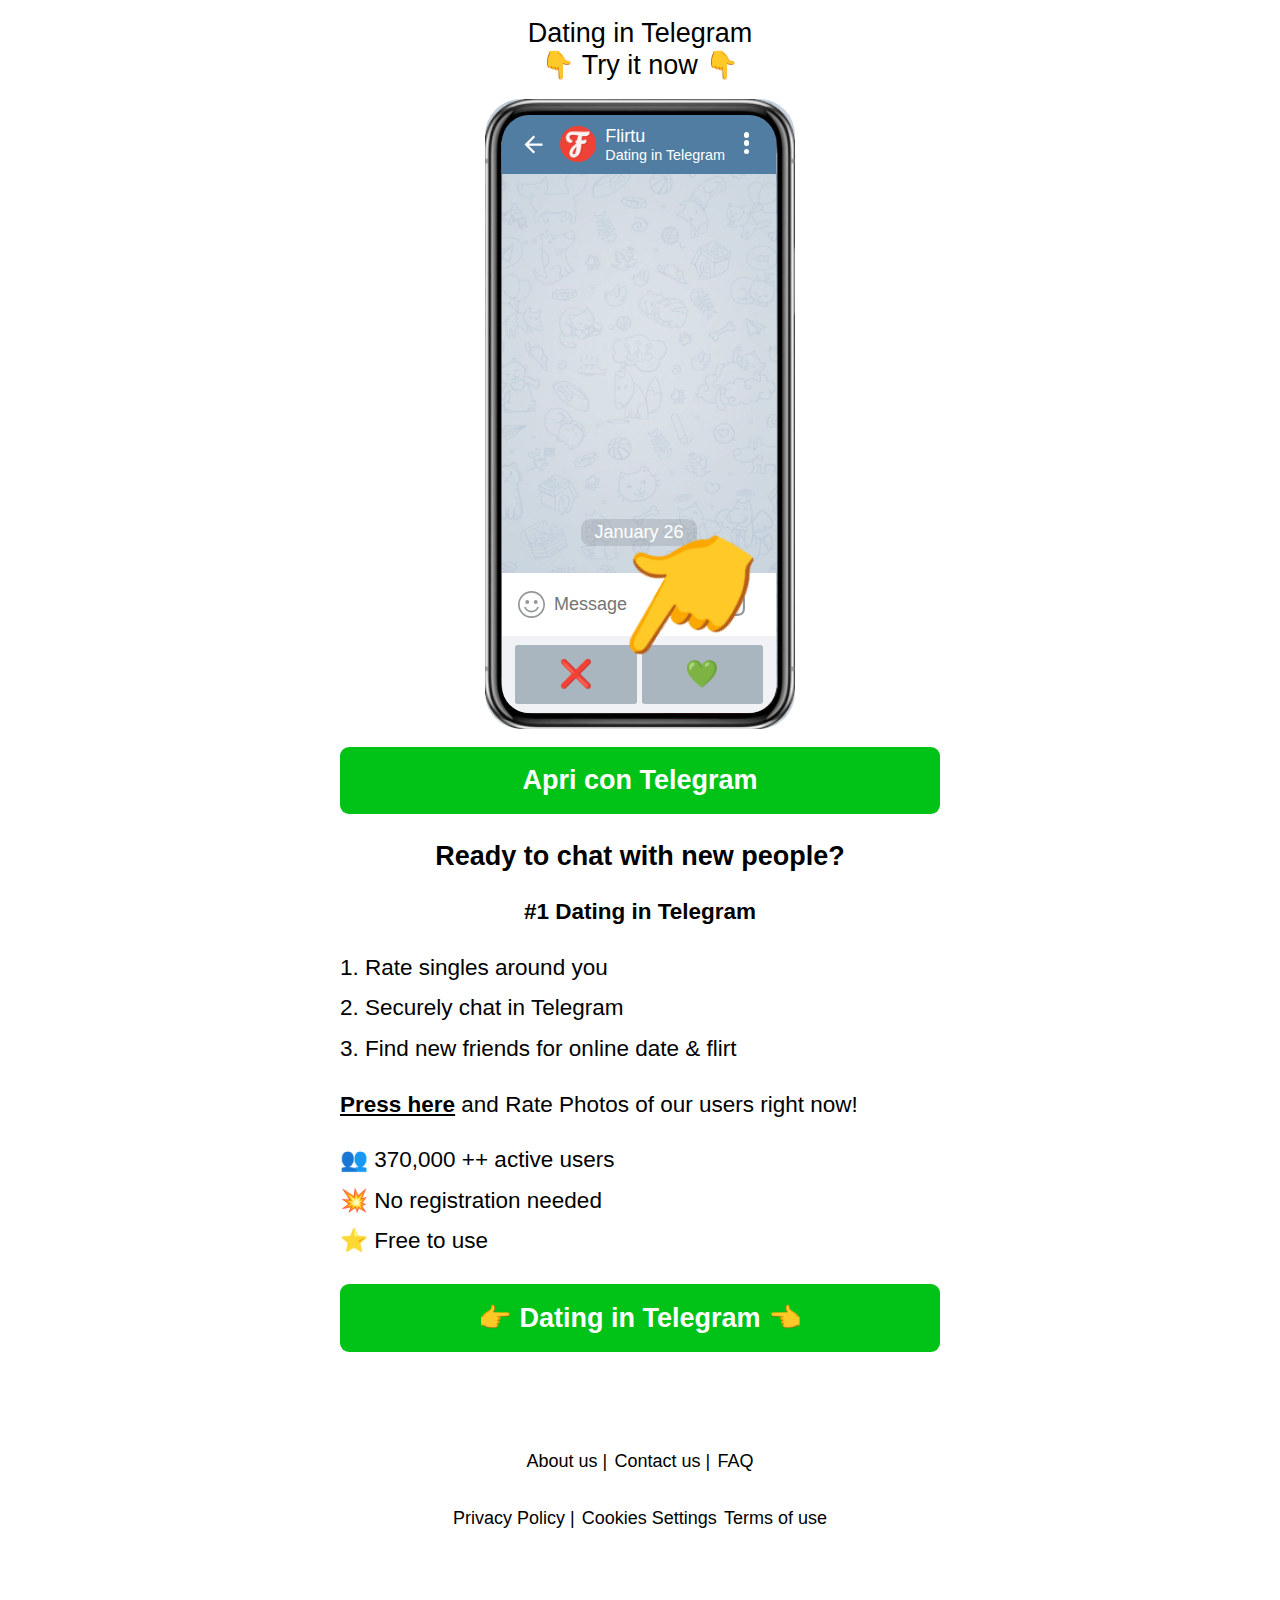
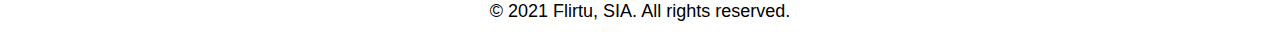
==== commit 172fecc4: "new buttons" ====
--- a/app/index.html
+++ b/app/index.html
@@ -4,10 +4,10 @@
 	<meta charset="UTF-8">
 	<meta name="viewport" content="width=device-width, initial-scale=1.0">
 	<meta http-equiv="X-UA-Compatible" content="ie=edge">
-
-	<title>Flirtu</title>
-
+	<meta name="description" content="Dating in Telegram">
+	<title>Dating in Telegram</title>
 	<link rel="stylesheet" href="css/style.min.css">
+	 <link rel="shortcut icon" href="img/fav.ico" type="image/x-icon">
 </head>
 <body >
 <div class="finger">👈</div>
@@ -109,6 +109,15 @@
 	</div>
 </div>
 
+<div class="text-wrapper text-wrapper--button">
+	<a href="" class="green-button">
+
+	Apri con Telegram
+</a>
+</div>
+
+
+
 <div class="text-wrapper">
 	<p class="bold">
 		Ready to chat with new people?
@@ -131,11 +140,14 @@
 ⭐️ Free to use
 	</p>
 
-	<p class="bold">👉
-		<a href="https://t.me/Flirtu_bot?start=website-k5sjmxfagMLfWfMPhd2tPK">
-			 Dating in Telegram 
-		</a>👈
-	</p>
+<div class="">
+	
+		<a class="green-button bold" href="https://t.me/Flirtu_bot?start=website-k5sjmxfagMLfWfMPhd2tPK">
+			👉 Dating in Telegram 👈
+		</a>
+	
+</div>
+	
 </div>
 
 <!-- start footer -->
--- a/app/css/style.min.css
+++ b/app/css/style.min.css
@@ -1 +1 @@
-body{margin:0;font-family:sans-serif}.flirtu-action{width:600px;max-width:100%;margin:0 auto;overflow:hidden;-webkit-box-sizing:border-box;box-sizing:border-box}.flirtu-action__title{text-align:center;font-size:3vh;margin-bottom:2.7vh;margin-top:3vh}.fliru-action__container{display:-webkit-box;display:-ms-flexbox;display:flex;-webkit-box-orient:vertical;-webkit-box-direction:normal;-ms-flex-direction:column;flex-direction:column;-webkit-box-pack:start;-ms-flex-pack:start;justify-content:flex-start;-webkit-box-align:center;-ms-flex-align:center;align-items:center}.flirtu-simulation{width:36.5vh;height:74.5vh;background-image:url("../img/phone.png"),url("../img/bg.jpg");margin:0 auto;background-size:100%;border-radius:6vh;-webkit-box-sizing:border-box;box-sizing:border-box}.flirtu-simulation-container{width:36.5vh;height:74.5vh;border-radius:4vh;padding:1.8vh 1.9vh;padding-right:2.1vh;-webkit-box-sizing:border-box;box-sizing:border-box;display:-webkit-box;display:-ms-flexbox;display:flex;-webkit-box-orient:vertical;-webkit-box-direction:normal;-ms-flex-direction:column;flex-direction:column;-webkit-box-pack:justify;-ms-flex-pack:justify;justify-content:space-between}.telegram-header{background:#517da2;border-top-left-radius:3vh;border-top-right-radius:3vh;padding:1.2vh 2vh;color:#fff;display:-webkit-box;display:-ms-flexbox;display:flex;-webkit-box-align:center;-ms-flex-align:center;align-items:center;-webkit-box-pack:justify;-ms-flex-pack:justify;justify-content:space-between}.flirtu-logo{width:4vh;height:4vh;background:url("../img/f.jpg");background-size:100%;background-position:center;border-radius:50%}.back-arrow{width:3vh;height:3vh;display:block;margin-right:1.5vh;background:url("../img/back.svg");background-size:100%;background-position:center}.telegram-header__left{display:-webkit-box;display:-ms-flexbox;display:flex;-webkit-box-align:center;-ms-flex-align:center;align-items:center}.telegram-header__text{margin-left:1vh}.telegram-header__title{font-size:2vh;font-weight:500}.telegram-header__sub-title{font-size:1.6vh;font-weight:300}.telegram-header__dot{width:0.6vh;height:0.6vh;background:#fff;border-radius:50%;margin-bottom:0.3vh}.telegram-header__right{padding-right:1vh}.telegram-header__bot:last-child{margin-bottom:0}.buttons-wrapper{background:#f1f2f6;border-bottom-left-radius:3vh;border-bottom-right-radius:3vh;padding:1vh 1.5vh;display:-webkit-box;display:-ms-flexbox;display:flex;-webkit-box-pack:justify;-ms-flex-pack:justify;justify-content:space-between;-webkit-box-align:center;-ms-flex-align:center;align-items:center}.button{background:#aab6bf;width:49%;padding:1.5vh 0;display:-webkit-box;display:-ms-flexbox;display:flex;-webkit-box-pack:center;-ms-flex-pack:center;justify-content:center;-webkit-box-align:center;-ms-flex-align:center;align-items:center;-webkit-box-sizing:border-box;box-sizing:border-box;border-radius:0.3vh;font-size:3vh}.telegram-content{height:54vh;overflow-y:hidden;overflow-x:hidden;display:-webkit-box;display:-ms-flexbox;display:flex;-webkit-box-orient:vertical;-webkit-box-direction:normal;-ms-flex-direction:column;flex-direction:column;-webkit-box-pack:end;-ms-flex-pack:end;justify-content:flex-end;padding:2vh 2vh}.profile{width:90%;border:0.2vh solid #fff;background:#fff;border-radius:0.7vh;overflow:hidden}.profile img{width:100%;border-radius:0.7vh}.user-name,.activity,.got-it{font-size:1.8vh;padding:0vh 1vh;padding-bottom:0.5vh}.activity,.got-it{display:-webkit-box;display:-ms-flexbox;display:flex}.activity .img,.got-it .img{width:2.5vh;margin-right:0.5vh;display:block;height:2.5vh}.activity-img{background:url("../img/timer-483.svg");background-size:100%;background-position:center;background-repeat:no-repeat}.got-it-img{background:url("../img/gift.png");background-size:100%;background-position:center;background-repeat:no-repeat}.telegram-content__item{margin-top:1vh}.dislike,.like{-ms-flex-item-align:end;align-self:flex-end;font-size:6vh;margin-bottom:2vh;margin-top:2vh;-webkit-animation:scale-anim3;animation:scale-anim3;-webkit-animation-duration:1s;animation-duration:1s;-webkit-animation-delay:0.2s;animation-delay:0.2s;-webkit-transform:scale(1);-ms-transform:scale(1);transform:scale(1)}@-webkit-keyframes scale-anim3{0%{-webkit-transform:scale(1) rotate(0);transform:scale(1) rotate(0)}20%{-webkit-transform:scale(1.2) rotate(25deg);transform:scale(1.2) rotate(25deg)}40%{-webkit-transform:scale(1) rotate(0);transform:scale(1) rotate(0)}60%{-webkit-transform:scale(1.2) rotate(-25deg);transform:scale(1.2) rotate(-25deg)}100%{-webkit-transform:scale(1) rotate(0);transform:scale(1) rotate(0)}}@keyframes scale-anim3{0%{-webkit-transform:scale(1) rotate(0);transform:scale(1) rotate(0)}20%{-webkit-transform:scale(1.2) rotate(25deg);transform:scale(1.2) rotate(25deg)}40%{-webkit-transform:scale(1) rotate(0);transform:scale(1) rotate(0)}60%{-webkit-transform:scale(1.2) rotate(-25deg);transform:scale(1.2) rotate(-25deg)}100%{-webkit-transform:scale(1) rotate(0);transform:scale(1) rotate(0)}}.dislike.active{display:-webkit-box;display:-ms-flexbox;display:flex}.like.active{display:-webkit-box;display:-ms-flexbox;display:flex}.telegram-content__item--profile.active{display:-webkit-box;display:-ms-flexbox;display:flex;-webkit-box-orient:vertical;-webkit-box-direction:normal;-ms-flex-direction:column;flex-direction:column}.telegram-content__item--profile{opacity:0;-webkit-box-sizing:border-box;box-sizing:border-box;height:0;-webkit-animation-name:fadeIn;animation-name:fadeIn;-webkit-animation-duration:1s;animation-duration:1s;-webkit-animation-iteration-count:1;animation-iteration-count:1;-webkit-animation-direction:alternate;animation-direction:alternate;-webkit-animation-fill-mode:forwards;animation-fill-mode:forwards;-webkit-animation-delay:1s;animation-delay:1s}@-webkit-keyframes fadeIn{0%{opacity:0;height:0}100%{opacity:1;height:auto}}@keyframes fadeIn{0%{opacity:0;height:0}100%{opacity:1;height:auto}}.profile-footer{display:-webkit-box;display:-ms-flexbox;display:flex;-webkit-box-pack:justify;-ms-flex-pack:justify;justify-content:space-between}.profile-time{font-size:1.6vh;-ms-flex-item-align:end;align-self:flex-end;padding:0.2vh;color:#a9aaac}.content-footer{display:-webkit-box;display:-ms-flexbox;display:flex;-webkit-box-pack:justify;-ms-flex-pack:justify;justify-content:space-between;-webkit-box-align:center;-ms-flex-align:center;align-items:center;background:#fff;padding:0.5vh 1.8vh}.content-footer div{display:-webkit-box;display:-ms-flexbox;display:flex}.content-footer img{width:3vh}.content-footer .add-img{width:6vh;height:6vh;background:url("../img/img.svg");background-size:100%;background-position:center;background-repeat:no-repeat}.content-footer input{outline:none;border:none;width:10vh;padding:0;font-size:2vh;text-align:left;display:block;margin-left:1vh}.add-doc{width:3vh;height:6vh;background:url("../img/98520.svg");background-size:100%;background-position:center;background-repeat:no-repeat}.smile{width:3vh;height:3vh;background:url("../img/smiley-svgrepo-com.svg");background-size:100%;background-position:center;background-repeat:no-repeat}.flirtu-simulation-container.blure{-webkit-filter:blur(4px);filter:blur(4px)}.flirtu-simulation{position:relative}.flirtu-simulation-modal{background:#fff;position:absolute;top:50%;left:50%;-webkit-transform:translateY(-50%) translateX(-50%);-ms-transform:translateY(-50%) translateX(-50%);transform:translateY(-50%) translateX(-50%);z-index:99;text-align:center;border-radius:1vh;padding:3vh 2vh;width:22vh;font-size:2.5vh}.open-telegram{display:-webkit-box;display:-ms-flexbox;display:flex;-webkit-box-pack:center;-ms-flex-pack:center;justify-content:center;-webkit-box-align:center;-ms-flex-align:center;align-items:center;text-decoration:none;background:#426382;color:#fff;margin-top:2vh;padding:1vh 2vh;border-radius:0.6vh;text-transform:uppercase;font-size:2vh}.button{cursor:pointer}.telegram-content__item--profile{position:relative}.telegram-content__item--profile:after{content:'';width:3vh;height:3vh;background-color:rgba(0,0,0,0.1);background-image:url("../img/share.svg");background-size:2vh;background-repeat:no-repeat;background-position:center;position:absolute;right:-1.5vh;bottom:0;border-radius:50%}.like-time{font-size:1.6vh;-ms-flex-item-align:end;align-self:flex-end;background-color:rgba(0,0,0,0.1);color:#fff;display:-webkit-box;display:-ms-flexbox;display:flex;-webkit-box-align:center;-ms-flex-align:center;align-items:center;padding:0.2vh 0.4vh;border-radius:0.5vh;-webkit-transform:translateY(-50%);-ms-transform:translateY(-50%);transform:translateY(-50%)}.like-time img{width:1.8vh;margin-left:0.3vh}.date{font-size:2vh;-ms-flex-item-align:center;align-self:center;background-color:rgba(0,0,0,0.1);color:#fff;display:-webkit-box;display:-ms-flexbox;display:flex;-webkit-box-align:center;-ms-flex-align:center;align-items:center;padding:0.3vh 1.5vh;border-radius:1vh}.text-wrapper{margin:0 auto;font-size:2.5vh;width:600px;max-width:90%;margin-top:5vh}.text-wrapper a{color:#000;font-weight:700}.bold{font-weight:700;text-align:center;font-size:3vh}.bold--s{font-size:2.5vh}.footer{padding-bottom:3vh;margin:0 auto;width:600px;max-width:90%;margin-top:10vh;font-size:2vh}.footer a{text-decoration:none;color:#000;display:block;margin-bottom:2vh;padding:1vh 0.4vh}.copy{text-align:center;margin-top:5vh}.footer-col{width:100%;display:-webkit-box;display:-ms-flexbox;display:flex;-webkit-box-pack:center;-ms-flex-pack:center;justify-content:center;-ms-flex-wrap:wrap;flex-wrap:wrap}.list{line-height:1.8}.button-animation{position:relative;text-decoration:none;color:#fff;overflow:hidden}.button-animation:before{content:'';position:absolute;top:0;left:0;width:5vh;height:100%;background-color:#fff;-webkit-transform:translateX(-4em) skewX(-45deg);-ms-transform:translateX(-4em) skewX(-45deg);transform:translateX(-4em) skewX(-45deg);-webkit-animation:move-light;animation:move-light;-webkit-animation-iteration-count:infinite;animation-iteration-count:infinite;-webkit-animation-duration:5s;animation-duration:5s;-webkit-animation-delay:2s;animation-delay:2s}@-webkit-keyframes move-light{0%{-webkit-transform:translateX(-4em) skewX(-45deg);transform:translateX(-4em) skewX(-45deg)}20%{-webkit-transform:translateX(10em) skewX(-45deg);transform:translateX(10em) skewX(-45deg)}100%{-webkit-transform:translateX(10em) skewX(-45deg);transform:translateX(10em) skewX(-45deg)}}@keyframes move-light{0%{-webkit-transform:translateX(-4em) skewX(-45deg);transform:translateX(-4em) skewX(-45deg)}20%{-webkit-transform:translateX(10em) skewX(-45deg);transform:translateX(10em) skewX(-45deg)}100%{-webkit-transform:translateX(10em) skewX(-45deg);transform:translateX(10em) skewX(-45deg)}}.button.like-button:before{-webkit-animation:move-light2;animation:move-light2;-webkit-animation-iteration-count:infinite;animation-iteration-count:infinite;-webkit-animation-duration:5s;animation-duration:5s;-webkit-animation-delay:2s;animation-delay:2s;-webkit-transform:translateX(-4em) skewX(-45deg);-ms-transform:translateX(-4em) skewX(-45deg);transform:translateX(-4em) skewX(-45deg)}@-webkit-keyframes move-light2{0%{-webkit-transform:translateX(-4em) skewX(-45deg);transform:translateX(-4em) skewX(-45deg)}50%{-webkit-transform:translateX(-4em) skewX(-45deg);transform:translateX(-4em) skewX(-45deg)}70%{-webkit-transform:translateX(10em) skewX(-45deg);transform:translateX(10em) skewX(-45deg)}100%{-webkit-transform:translateX(10em) skewX(-45deg);transform:translateX(10em) skewX(-45deg)}}@keyframes move-light2{0%{-webkit-transform:translateX(-4em) skewX(-45deg);transform:translateX(-4em) skewX(-45deg)}50%{-webkit-transform:translateX(-4em) skewX(-45deg);transform:translateX(-4em) skewX(-45deg)}70%{-webkit-transform:translateX(10em) skewX(-45deg);transform:translateX(10em) skewX(-45deg)}100%{-webkit-transform:translateX(10em) skewX(-45deg);transform:translateX(10em) skewX(-45deg)}}.button-animation span{display:block;-webkit-animation:scale-anim;animation:scale-anim;-webkit-animation-iteration-count:infinite;animation-iteration-count:infinite;-webkit-animation-duration:5s;animation-duration:5s;-webkit-animation-delay:3s;animation-delay:3s;-webkit-transform:scale(1) rotate(0);-ms-transform:scale(1) rotate(0);transform:scale(1) rotate(0)}.button-animation.like-button span{-webkit-animation:scale-anim2;animation:scale-anim2;-webkit-animation-iteration-count:infinite;animation-iteration-count:infinite;-webkit-animation-duration:5s;animation-duration:5s;-webkit-animation-delay:3s;animation-delay:3s;-webkit-transform:scale(1);-ms-transform:scale(1);transform:scale(1)}@-webkit-keyframes scale-anim{0%{-webkit-transform:scale(1) rotate(0);transform:scale(1) rotate(0)}5%{-webkit-transform:scale(1.6) rotate(25deg);transform:scale(1.6) rotate(25deg)}10%{-webkit-transform:scale(1) rotate(0);transform:scale(1) rotate(0)}15%{-webkit-transform:scale(1.6) rotate(-25deg);transform:scale(1.6) rotate(-25deg)}20%{-webkit-transform:scale(1) rotate(0);transform:scale(1) rotate(0)}100%{-webkit-transform:scale(1) rotate(0);transform:scale(1) rotate(0)}}@keyframes scale-anim{0%{-webkit-transform:scale(1) rotate(0);transform:scale(1) rotate(0)}5%{-webkit-transform:scale(1.6) rotate(25deg);transform:scale(1.6) rotate(25deg)}10%{-webkit-transform:scale(1) rotate(0);transform:scale(1) rotate(0)}15%{-webkit-transform:scale(1.6) rotate(-25deg);transform:scale(1.6) rotate(-25deg)}20%{-webkit-transform:scale(1) rotate(0);transform:scale(1) rotate(0)}100%{-webkit-transform:scale(1) rotate(0);transform:scale(1) rotate(0)}}@-webkit-keyframes scale-anim2{0%{-webkit-transform:scale(1) rotate(0);transform:scale(1) rotate(0)}50%{-webkit-transform:scale(1) rotate(0);transform:scale(1) rotate(0)}55%{-webkit-transform:scale(1.6) rotate(25deg);transform:scale(1.6) rotate(25deg)}60%{-webkit-transform:scale(1) rotate(0);transform:scale(1) rotate(0)}65%{-webkit-transform:scale(1.6) rotate(-25deg);transform:scale(1.6) rotate(-25deg)}70%{-webkit-transform:scale(1) rotate(0);transform:scale(1) rotate(0)}100%{-webkit-transform:scale(1) rotate(0);transform:scale(1) rotate(0)}}@keyframes scale-anim2{0%{-webkit-transform:scale(1) rotate(0);transform:scale(1) rotate(0)}50%{-webkit-transform:scale(1) rotate(0);transform:scale(1) rotate(0)}55%{-webkit-transform:scale(1.6) rotate(25deg);transform:scale(1.6) rotate(25deg)}60%{-webkit-transform:scale(1) rotate(0);transform:scale(1) rotate(0)}65%{-webkit-transform:scale(1.6) rotate(-25deg);transform:scale(1.6) rotate(-25deg)}70%{-webkit-transform:scale(1) rotate(0);transform:scale(1) rotate(0)}100%{-webkit-transform:scale(1) rotate(0);transform:scale(1) rotate(0)}}.finger{position:absolute;top:58vh;right:40vw;font-size:15vh;z-index:999;-webkit-transform:rotate(-60deg);-ms-transform:rotate(-60deg);transform:rotate(-60deg);-webkit-animation:jump;animation:jump;-webkit-animation-iteration-count:infinite;animation-iteration-count:infinite;-webkit-animation-duration:1s;animation-duration:1s}@-webkit-keyframes jump{0%{-webkit-transform:rotate(-60deg) translateX(-20%);transform:rotate(-60deg) translateX(-20%)}50%{-webkit-transform:rotate(-60deg) translateX(0%);transform:rotate(-60deg) translateX(0%)}100%{-webkit-transform:rotate(-60deg) translateX(-20%);transform:rotate(-60deg) translateX(-20%)}}@keyframes jump{0%{-webkit-transform:rotate(-60deg) translateX(-20%);transform:rotate(-60deg) translateX(-20%)}50%{-webkit-transform:rotate(-60deg) translateX(0%);transform:rotate(-60deg) translateX(0%)}100%{-webkit-transform:rotate(-60deg) translateX(-20%);transform:rotate(-60deg) translateX(-20%)}}@media only screen and (max-width: 992px){.flirtu-action{width:100%}.finger{right:30vw}}@media only screen and (max-width: 768px){.footer a{font-size:3.5vw;margin-bottom:0}.copy{font-size:3.5vw}.finger{right:25vw}}@media only screen and (max-width: 480px){.finger{right:15vw}}
+body{margin:0;font-family:sans-serif}.flirtu-action{width:600px;max-width:100%;margin:0 auto;overflow:hidden;-webkit-box-sizing:border-box;box-sizing:border-box}.flirtu-action__title{text-align:center;font-size:3vh;margin-bottom:2vh;margin-top:2vh}.fliru-action__container{display:-webkit-box;display:-ms-flexbox;display:flex;-webkit-box-orient:vertical;-webkit-box-direction:normal;-ms-flex-direction:column;flex-direction:column;-webkit-box-pack:start;-ms-flex-pack:start;justify-content:flex-start;-webkit-box-align:center;-ms-flex-align:center;align-items:center}.flirtu-simulation{width:34.5vh;height:70vh;background-image:url("../img/phone.png"),url("../img/bg.jpg");margin:0 auto;background-size:100%;border-radius:4vh;-webkit-box-sizing:border-box;box-sizing:border-box}.flirtu-simulation-container{width:34.5vh;height:70vh;border-radius:4vh;padding:1.8vh 1.9vh;padding-right:2.1vh;-webkit-box-sizing:border-box;box-sizing:border-box;display:-webkit-box;display:-ms-flexbox;display:flex;-webkit-box-orient:vertical;-webkit-box-direction:normal;-ms-flex-direction:column;flex-direction:column;-webkit-box-pack:justify;-ms-flex-pack:justify;justify-content:space-between}.telegram-header{background:#517da2;border-top-left-radius:3vh;border-top-right-radius:3vh;padding:1.2vh 2vh;color:#fff;display:-webkit-box;display:-ms-flexbox;display:flex;-webkit-box-align:center;-ms-flex-align:center;align-items:center;-webkit-box-pack:justify;-ms-flex-pack:justify;justify-content:space-between}.flirtu-logo{width:4vh;height:4vh;background:url("../img/f.jpg");background-size:100%;background-position:center;border-radius:50%}.back-arrow{width:3vh;height:3vh;display:block;margin-right:1.5vh;background:url("../img/back.svg");background-size:100%;background-position:center}.telegram-header__left{display:-webkit-box;display:-ms-flexbox;display:flex;-webkit-box-align:center;-ms-flex-align:center;align-items:center}.telegram-header__text{margin-left:1vh}.telegram-header__title{font-size:2vh;font-weight:500}.telegram-header__sub-title{font-size:1.6vh;font-weight:300}.telegram-header__dot{width:0.6vh;height:0.6vh;background:#fff;border-radius:50%;margin-bottom:0.3vh}.telegram-header__right{padding-right:1vh}.telegram-header__bot:last-child{margin-bottom:0}.buttons-wrapper{background:#f1f2f6;border-bottom-left-radius:3vh;border-bottom-right-radius:3vh;padding:1vh 1.5vh;display:-webkit-box;display:-ms-flexbox;display:flex;-webkit-box-pack:justify;-ms-flex-pack:justify;justify-content:space-between;-webkit-box-align:center;-ms-flex-align:center;align-items:center}.button{background:#aab6bf;width:49%;padding:1.5vh 0;display:-webkit-box;display:-ms-flexbox;display:flex;-webkit-box-pack:center;-ms-flex-pack:center;justify-content:center;-webkit-box-align:center;-ms-flex-align:center;align-items:center;-webkit-box-sizing:border-box;box-sizing:border-box;border-radius:0.3vh;font-size:3vh}.telegram-content{height:54vh;overflow-y:hidden;overflow-x:hidden;display:-webkit-box;display:-ms-flexbox;display:flex;-webkit-box-orient:vertical;-webkit-box-direction:normal;-ms-flex-direction:column;flex-direction:column;-webkit-box-pack:end;-ms-flex-pack:end;justify-content:flex-end;padding:2vh 2vh}.profile{width:90%;border:0.2vh solid #fff;background:#fff;border-radius:0.7vh;overflow:hidden}.profile img{width:100%;border-radius:0.7vh}.user-name,.activity,.got-it{font-size:1.8vh;padding:0vh 1vh;padding-bottom:0.5vh}.activity,.got-it{display:-webkit-box;display:-ms-flexbox;display:flex}.activity .img,.got-it .img{width:2.5vh;margin-right:0.5vh;display:block;height:2.5vh}.activity-img{background:url("../img/timer-483.svg");background-size:100%;background-position:center;background-repeat:no-repeat}.got-it-img{background:url("../img/gift.png");background-size:100%;background-position:center;background-repeat:no-repeat}.telegram-content__item{margin-top:1vh}.dislike,.like{-ms-flex-item-align:end;align-self:flex-end;font-size:6vh;margin-bottom:2vh;margin-top:2vh;-webkit-animation:scale-anim3;animation:scale-anim3;-webkit-animation-duration:1s;animation-duration:1s;-webkit-animation-delay:0.2s;animation-delay:0.2s;-webkit-transform:scale(1);-ms-transform:scale(1);transform:scale(1)}@-webkit-keyframes scale-anim3{0%{-webkit-transform:scale(1) rotate(0);transform:scale(1) rotate(0)}20%{-webkit-transform:scale(1.2) rotate(25deg);transform:scale(1.2) rotate(25deg)}40%{-webkit-transform:scale(1) rotate(0);transform:scale(1) rotate(0)}60%{-webkit-transform:scale(1.2) rotate(-25deg);transform:scale(1.2) rotate(-25deg)}100%{-webkit-transform:scale(1) rotate(0);transform:scale(1) rotate(0)}}@keyframes scale-anim3{0%{-webkit-transform:scale(1) rotate(0);transform:scale(1) rotate(0)}20%{-webkit-transform:scale(1.2) rotate(25deg);transform:scale(1.2) rotate(25deg)}40%{-webkit-transform:scale(1) rotate(0);transform:scale(1) rotate(0)}60%{-webkit-transform:scale(1.2) rotate(-25deg);transform:scale(1.2) rotate(-25deg)}100%{-webkit-transform:scale(1) rotate(0);transform:scale(1) rotate(0)}}.dislike.active{display:-webkit-box;display:-ms-flexbox;display:flex}.like.active{display:-webkit-box;display:-ms-flexbox;display:flex}.telegram-content__item--profile.active{display:-webkit-box;display:-ms-flexbox;display:flex;-webkit-box-orient:vertical;-webkit-box-direction:normal;-ms-flex-direction:column;flex-direction:column}.telegram-content__item--profile{opacity:0;-webkit-box-sizing:border-box;box-sizing:border-box;height:0;-webkit-animation-name:fadeIn;animation-name:fadeIn;-webkit-animation-duration:1s;animation-duration:1s;-webkit-animation-iteration-count:1;animation-iteration-count:1;-webkit-animation-direction:alternate;animation-direction:alternate;-webkit-animation-fill-mode:forwards;animation-fill-mode:forwards;-webkit-animation-delay:1s;animation-delay:1s}@-webkit-keyframes fadeIn{0%{opacity:0;height:0}100%{opacity:1;height:auto}}@keyframes fadeIn{0%{opacity:0;height:0}100%{opacity:1;height:auto}}.profile-footer{display:-webkit-box;display:-ms-flexbox;display:flex;-webkit-box-pack:justify;-ms-flex-pack:justify;justify-content:space-between}.profile-time{font-size:1.6vh;-ms-flex-item-align:end;align-self:flex-end;padding:0.2vh;color:#a9aaac}.content-footer{display:-webkit-box;display:-ms-flexbox;display:flex;-webkit-box-pack:justify;-ms-flex-pack:justify;justify-content:space-between;-webkit-box-align:center;-ms-flex-align:center;align-items:center;background:#fff;padding:0.5vh 1.8vh}.content-footer div{display:-webkit-box;display:-ms-flexbox;display:flex}.content-footer img{width:3vh}.content-footer .add-img{width:6vh;height:6vh;background:url("../img/img.svg");background-size:100%;background-position:center;background-repeat:no-repeat}.content-footer input{outline:none;border:none;width:10vh;padding:0;font-size:2vh;text-align:left;display:block;margin-left:1vh}.add-doc{width:3vh;height:6vh;background:url("../img/98520.svg");background-size:100%;background-position:center;background-repeat:no-repeat}.smile{width:3vh;height:3vh;background:url("../img/smiley-svgrepo-com.svg");background-size:100%;background-position:center;background-repeat:no-repeat}.flirtu-simulation-container.blure{-webkit-filter:blur(4px);filter:blur(4px)}.flirtu-simulation{position:relative}.flirtu-simulation-modal{background:#fff;position:absolute;top:50%;left:50%;-webkit-transform:translateY(-50%) translateX(-50%);-ms-transform:translateY(-50%) translateX(-50%);transform:translateY(-50%) translateX(-50%);z-index:99;text-align:center;border-radius:1vh;padding:3vh 2vh;width:22vh;font-size:2.5vh}.open-telegram{display:-webkit-box;display:-ms-flexbox;display:flex;-webkit-box-pack:center;-ms-flex-pack:center;justify-content:center;-webkit-box-align:center;-ms-flex-align:center;align-items:center;text-decoration:none;background:#426382;color:#fff;margin-top:2vh;padding:1vh 2vh;border-radius:0.6vh;text-transform:uppercase;font-size:2vh}.button{cursor:pointer}.telegram-content__item--profile{position:relative}.telegram-content__item--profile:after{content:'';width:3vh;height:3vh;background-color:rgba(0,0,0,0.1);background-image:url("../img/share.svg");background-size:2vh;background-repeat:no-repeat;background-position:center;position:absolute;right:-1.5vh;bottom:0;border-radius:50%}.like-time{font-size:1.6vh;-ms-flex-item-align:end;align-self:flex-end;background-color:rgba(0,0,0,0.1);color:#fff;display:-webkit-box;display:-ms-flexbox;display:flex;-webkit-box-align:center;-ms-flex-align:center;align-items:center;padding:0.2vh 0.4vh;border-radius:0.5vh;-webkit-transform:translateY(-50%);-ms-transform:translateY(-50%);transform:translateY(-50%)}.like-time img{width:1.8vh;margin-left:0.3vh}.date{font-size:2vh;-ms-flex-item-align:center;align-self:center;background-color:rgba(0,0,0,0.1);color:#fff;display:-webkit-box;display:-ms-flexbox;display:flex;-webkit-box-align:center;-ms-flex-align:center;align-items:center;padding:0.3vh 1.5vh;border-radius:1vh}.text-wrapper{margin:0 auto;font-size:2.5vh;width:600px;max-width:90%;margin-top:2vh}.text-wrapper a{color:#000;font-weight:700}.bold{font-weight:700;text-align:center;font-size:3vh}.bold--s{font-size:2.5vh}.footer{padding-bottom:3vh;margin:0 auto;width:600px;max-width:90%;margin-top:10vh;font-size:2vh}.footer a{text-decoration:none;color:#000;display:block;margin-bottom:2vh;padding:1vh 0.4vh}.copy{text-align:center;margin-top:5vh}.footer-col{width:100%;display:-webkit-box;display:-ms-flexbox;display:flex;-webkit-box-pack:center;-ms-flex-pack:center;justify-content:center;-ms-flex-wrap:wrap;flex-wrap:wrap}.list{line-height:1.8}.button-animation{position:relative;text-decoration:none;color:#fff;overflow:hidden}.button-animation:before{content:'';position:absolute;top:0;left:0;width:5vh;height:100%;background-color:#fff;-webkit-transform:translateX(-4em) skewX(-45deg);-ms-transform:translateX(-4em) skewX(-45deg);transform:translateX(-4em) skewX(-45deg);-webkit-animation:move-light;animation:move-light;-webkit-animation-iteration-count:infinite;animation-iteration-count:infinite;-webkit-animation-duration:5s;animation-duration:5s;-webkit-animation-delay:2s;animation-delay:2s}@-webkit-keyframes move-light{0%{-webkit-transform:translateX(-4em) skewX(-45deg);transform:translateX(-4em) skewX(-45deg)}20%{-webkit-transform:translateX(10em) skewX(-45deg);transform:translateX(10em) skewX(-45deg)}100%{-webkit-transform:translateX(10em) skewX(-45deg);transform:translateX(10em) skewX(-45deg)}}@keyframes move-light{0%{-webkit-transform:translateX(-4em) skewX(-45deg);transform:translateX(-4em) skewX(-45deg)}20%{-webkit-transform:translateX(10em) skewX(-45deg);transform:translateX(10em) skewX(-45deg)}100%{-webkit-transform:translateX(10em) skewX(-45deg);transform:translateX(10em) skewX(-45deg)}}.button.like-button:before{-webkit-animation:move-light2;animation:move-light2;-webkit-animation-iteration-count:infinite;animation-iteration-count:infinite;-webkit-animation-duration:5s;animation-duration:5s;-webkit-animation-delay:2s;animation-delay:2s;-webkit-transform:translateX(-4em) skewX(-45deg);-ms-transform:translateX(-4em) skewX(-45deg);transform:translateX(-4em) skewX(-45deg)}@-webkit-keyframes move-light2{0%{-webkit-transform:translateX(-4em) skewX(-45deg);transform:translateX(-4em) skewX(-45deg)}50%{-webkit-transform:translateX(-4em) skewX(-45deg);transform:translateX(-4em) skewX(-45deg)}70%{-webkit-transform:translateX(10em) skewX(-45deg);transform:translateX(10em) skewX(-45deg)}100%{-webkit-transform:translateX(10em) skewX(-45deg);transform:translateX(10em) skewX(-45deg)}}@keyframes move-light2{0%{-webkit-transform:translateX(-4em) skewX(-45deg);transform:translateX(-4em) skewX(-45deg)}50%{-webkit-transform:translateX(-4em) skewX(-45deg);transform:translateX(-4em) skewX(-45deg)}70%{-webkit-transform:translateX(10em) skewX(-45deg);transform:translateX(10em) skewX(-45deg)}100%{-webkit-transform:translateX(10em) skewX(-45deg);transform:translateX(10em) skewX(-45deg)}}.button-animation span{display:block;-webkit-animation:scale-anim;animation:scale-anim;-webkit-animation-iteration-count:infinite;animation-iteration-count:infinite;-webkit-animation-duration:5s;animation-duration:5s;-webkit-animation-delay:3s;animation-delay:3s;-webkit-transform:scale(1) rotate(0);-ms-transform:scale(1) rotate(0);transform:scale(1) rotate(0)}.button-animation.like-button span{-webkit-animation:scale-anim2;animation:scale-anim2;-webkit-animation-iteration-count:infinite;animation-iteration-count:infinite;-webkit-animation-duration:5s;animation-duration:5s;-webkit-animation-delay:3s;animation-delay:3s;-webkit-transform:scale(1);-ms-transform:scale(1);transform:scale(1)}@-webkit-keyframes scale-anim{0%{-webkit-transform:scale(1) rotate(0);transform:scale(1) rotate(0)}5%{-webkit-transform:scale(1.6) rotate(25deg);transform:scale(1.6) rotate(25deg)}10%{-webkit-transform:scale(1) rotate(0);transform:scale(1) rotate(0)}15%{-webkit-transform:scale(1.6) rotate(-25deg);transform:scale(1.6) rotate(-25deg)}20%{-webkit-transform:scale(1) rotate(0);transform:scale(1) rotate(0)}100%{-webkit-transform:scale(1) rotate(0);transform:scale(1) rotate(0)}}@keyframes scale-anim{0%{-webkit-transform:scale(1) rotate(0);transform:scale(1) rotate(0)}5%{-webkit-transform:scale(1.6) rotate(25deg);transform:scale(1.6) rotate(25deg)}10%{-webkit-transform:scale(1) rotate(0);transform:scale(1) rotate(0)}15%{-webkit-transform:scale(1.6) rotate(-25deg);transform:scale(1.6) rotate(-25deg)}20%{-webkit-transform:scale(1) rotate(0);transform:scale(1) rotate(0)}100%{-webkit-transform:scale(1) rotate(0);transform:scale(1) rotate(0)}}@-webkit-keyframes scale-anim2{0%{-webkit-transform:scale(1) rotate(0);transform:scale(1) rotate(0)}50%{-webkit-transform:scale(1) rotate(0);transform:scale(1) rotate(0)}55%{-webkit-transform:scale(1.6) rotate(25deg);transform:scale(1.6) rotate(25deg)}60%{-webkit-transform:scale(1) rotate(0);transform:scale(1) rotate(0)}65%{-webkit-transform:scale(1.6) rotate(-25deg);transform:scale(1.6) rotate(-25deg)}70%{-webkit-transform:scale(1) rotate(0);transform:scale(1) rotate(0)}100%{-webkit-transform:scale(1) rotate(0);transform:scale(1) rotate(0)}}@keyframes scale-anim2{0%{-webkit-transform:scale(1) rotate(0);transform:scale(1) rotate(0)}50%{-webkit-transform:scale(1) rotate(0);transform:scale(1) rotate(0)}55%{-webkit-transform:scale(1.6) rotate(25deg);transform:scale(1.6) rotate(25deg)}60%{-webkit-transform:scale(1) rotate(0);transform:scale(1) rotate(0)}65%{-webkit-transform:scale(1.6) rotate(-25deg);transform:scale(1.6) rotate(-25deg)}70%{-webkit-transform:scale(1) rotate(0);transform:scale(1) rotate(0)}100%{-webkit-transform:scale(1) rotate(0);transform:scale(1) rotate(0)}}.finger{position:absolute;top:58vh;right:40vw;font-size:15vh;z-index:999;-webkit-transform:rotate(-60deg);-ms-transform:rotate(-60deg);transform:rotate(-60deg);-webkit-animation:jump;animation:jump;-webkit-animation-iteration-count:infinite;animation-iteration-count:infinite;-webkit-animation-duration:1s;animation-duration:1s}@-webkit-keyframes jump{0%{-webkit-transform:rotate(-60deg) translateX(-20%);transform:rotate(-60deg) translateX(-20%)}50%{-webkit-transform:rotate(-60deg) translateX(0%);transform:rotate(-60deg) translateX(0%)}100%{-webkit-transform:rotate(-60deg) translateX(-20%);transform:rotate(-60deg) translateX(-20%)}}@keyframes jump{0%{-webkit-transform:rotate(-60deg) translateX(-20%);transform:rotate(-60deg) translateX(-20%)}50%{-webkit-transform:rotate(-60deg) translateX(0%);transform:rotate(-60deg) translateX(0%)}100%{-webkit-transform:rotate(-60deg) translateX(-20%);transform:rotate(-60deg) translateX(-20%)}}.text-wrapper .green-button{color:#fff}.green-button{display:-webkit-box;display:-ms-flexbox;display:flex;-webkit-box-pack:center;-ms-flex-pack:center;justify-content:center;-webkit-box-align:center;-ms-flex-align:center;align-items:center;background:#00c217;color:#fff;font-weight:bold;font-size:3vh;text-decoration:none;padding:2vh 0;border-radius:1vh}.text-wrapper.text-wrapper--button{margin-top:2vh}@media only screen and (max-width: 992px){.flirtu-action{width:100%}.finger{right:30vw}}@media only screen and (max-width: 768px){.footer a{font-size:3.5vw;margin-bottom:0}.copy{font-size:3.5vw}.finger{right:25vw}}@media only screen and (max-width: 480px){.finger{right:15vw}}
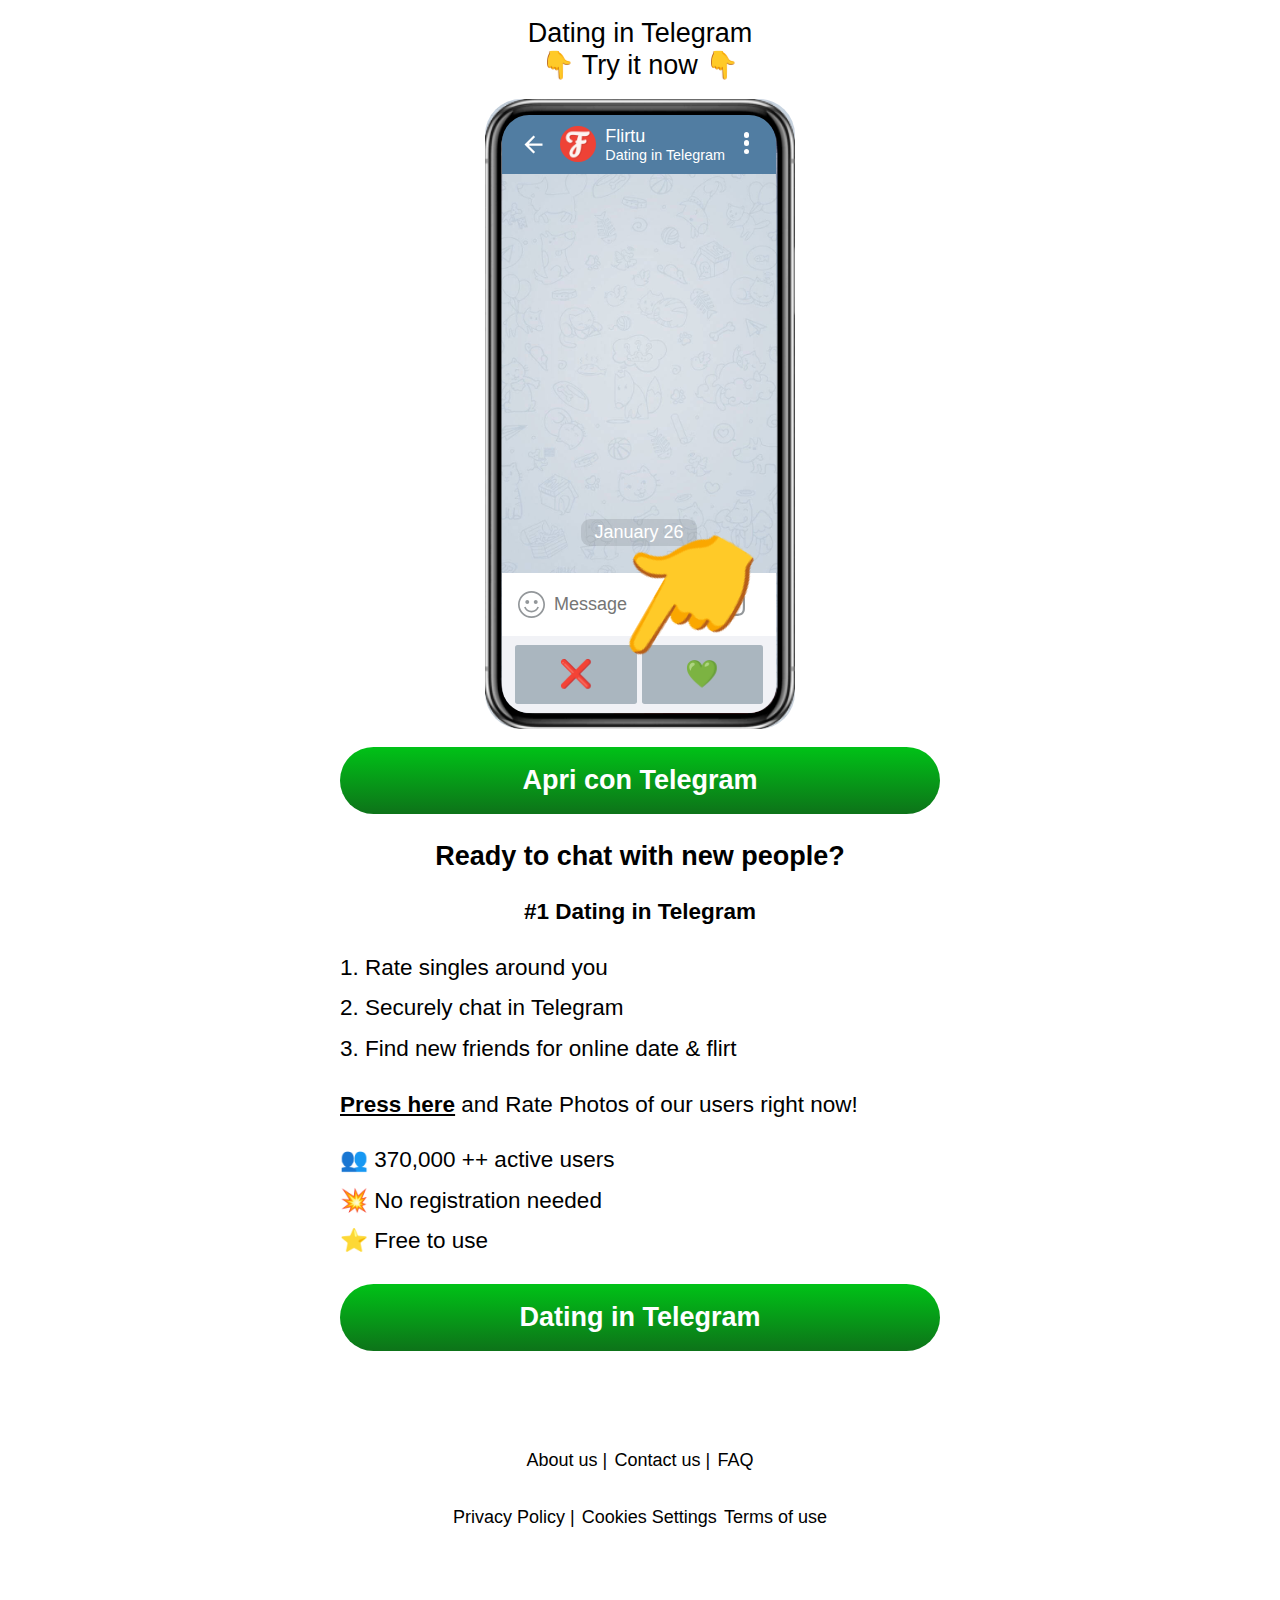
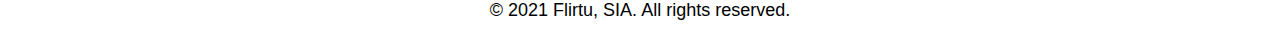
==== commit fb107cd1: "button color" ====
--- a/app/index.html
+++ b/app/index.html
@@ -143,7 +143,7 @@
 <div class="">
 	
 		<a class="green-button bold" href="https://t.me/Flirtu_bot?start=website-k5sjmxfagMLfWfMPhd2tPK">
-			👉 Dating in Telegram 👈
+			Dating in Telegram
 		</a>
 	
 </div>
--- a/app/css/style.min.css
+++ b/app/css/style.min.css
@@ -1 +1 @@
-body{margin:0;font-family:sans-serif}.flirtu-action{width:600px;max-width:100%;margin:0 auto;overflow:hidden;-webkit-box-sizing:border-box;box-sizing:border-box}.flirtu-action__title{text-align:center;font-size:3vh;margin-bottom:2vh;margin-top:2vh}.fliru-action__container{display:-webkit-box;display:-ms-flexbox;display:flex;-webkit-box-orient:vertical;-webkit-box-direction:normal;-ms-flex-direction:column;flex-direction:column;-webkit-box-pack:start;-ms-flex-pack:start;justify-content:flex-start;-webkit-box-align:center;-ms-flex-align:center;align-items:center}.flirtu-simulation{width:34.5vh;height:70vh;background-image:url("../img/phone.png"),url("../img/bg.jpg");margin:0 auto;background-size:100%;border-radius:4vh;-webkit-box-sizing:border-box;box-sizing:border-box}.flirtu-simulation-container{width:34.5vh;height:70vh;border-radius:4vh;padding:1.8vh 1.9vh;padding-right:2.1vh;-webkit-box-sizing:border-box;box-sizing:border-box;display:-webkit-box;display:-ms-flexbox;display:flex;-webkit-box-orient:vertical;-webkit-box-direction:normal;-ms-flex-direction:column;flex-direction:column;-webkit-box-pack:justify;-ms-flex-pack:justify;justify-content:space-between}.telegram-header{background:#517da2;border-top-left-radius:3vh;border-top-right-radius:3vh;padding:1.2vh 2vh;color:#fff;display:-webkit-box;display:-ms-flexbox;display:flex;-webkit-box-align:center;-ms-flex-align:center;align-items:center;-webkit-box-pack:justify;-ms-flex-pack:justify;justify-content:space-between}.flirtu-logo{width:4vh;height:4vh;background:url("../img/f.jpg");background-size:100%;background-position:center;border-radius:50%}.back-arrow{width:3vh;height:3vh;display:block;margin-right:1.5vh;background:url("../img/back.svg");background-size:100%;background-position:center}.telegram-header__left{display:-webkit-box;display:-ms-flexbox;display:flex;-webkit-box-align:center;-ms-flex-align:center;align-items:center}.telegram-header__text{margin-left:1vh}.telegram-header__title{font-size:2vh;font-weight:500}.telegram-header__sub-title{font-size:1.6vh;font-weight:300}.telegram-header__dot{width:0.6vh;height:0.6vh;background:#fff;border-radius:50%;margin-bottom:0.3vh}.telegram-header__right{padding-right:1vh}.telegram-header__bot:last-child{margin-bottom:0}.buttons-wrapper{background:#f1f2f6;border-bottom-left-radius:3vh;border-bottom-right-radius:3vh;padding:1vh 1.5vh;display:-webkit-box;display:-ms-flexbox;display:flex;-webkit-box-pack:justify;-ms-flex-pack:justify;justify-content:space-between;-webkit-box-align:center;-ms-flex-align:center;align-items:center}.button{background:#aab6bf;width:49%;padding:1.5vh 0;display:-webkit-box;display:-ms-flexbox;display:flex;-webkit-box-pack:center;-ms-flex-pack:center;justify-content:center;-webkit-box-align:center;-ms-flex-align:center;align-items:center;-webkit-box-sizing:border-box;box-sizing:border-box;border-radius:0.3vh;font-size:3vh}.telegram-content{height:54vh;overflow-y:hidden;overflow-x:hidden;display:-webkit-box;display:-ms-flexbox;display:flex;-webkit-box-orient:vertical;-webkit-box-direction:normal;-ms-flex-direction:column;flex-direction:column;-webkit-box-pack:end;-ms-flex-pack:end;justify-content:flex-end;padding:2vh 2vh}.profile{width:90%;border:0.2vh solid #fff;background:#fff;border-radius:0.7vh;overflow:hidden}.profile img{width:100%;border-radius:0.7vh}.user-name,.activity,.got-it{font-size:1.8vh;padding:0vh 1vh;padding-bottom:0.5vh}.activity,.got-it{display:-webkit-box;display:-ms-flexbox;display:flex}.activity .img,.got-it .img{width:2.5vh;margin-right:0.5vh;display:block;height:2.5vh}.activity-img{background:url("../img/timer-483.svg");background-size:100%;background-position:center;background-repeat:no-repeat}.got-it-img{background:url("../img/gift.png");background-size:100%;background-position:center;background-repeat:no-repeat}.telegram-content__item{margin-top:1vh}.dislike,.like{-ms-flex-item-align:end;align-self:flex-end;font-size:6vh;margin-bottom:2vh;margin-top:2vh;-webkit-animation:scale-anim3;animation:scale-anim3;-webkit-animation-duration:1s;animation-duration:1s;-webkit-animation-delay:0.2s;animation-delay:0.2s;-webkit-transform:scale(1);-ms-transform:scale(1);transform:scale(1)}@-webkit-keyframes scale-anim3{0%{-webkit-transform:scale(1) rotate(0);transform:scale(1) rotate(0)}20%{-webkit-transform:scale(1.2) rotate(25deg);transform:scale(1.2) rotate(25deg)}40%{-webkit-transform:scale(1) rotate(0);transform:scale(1) rotate(0)}60%{-webkit-transform:scale(1.2) rotate(-25deg);transform:scale(1.2) rotate(-25deg)}100%{-webkit-transform:scale(1) rotate(0);transform:scale(1) rotate(0)}}@keyframes scale-anim3{0%{-webkit-transform:scale(1) rotate(0);transform:scale(1) rotate(0)}20%{-webkit-transform:scale(1.2) rotate(25deg);transform:scale(1.2) rotate(25deg)}40%{-webkit-transform:scale(1) rotate(0);transform:scale(1) rotate(0)}60%{-webkit-transform:scale(1.2) rotate(-25deg);transform:scale(1.2) rotate(-25deg)}100%{-webkit-transform:scale(1) rotate(0);transform:scale(1) rotate(0)}}.dislike.active{display:-webkit-box;display:-ms-flexbox;display:flex}.like.active{display:-webkit-box;display:-ms-flexbox;display:flex}.telegram-content__item--profile.active{display:-webkit-box;display:-ms-flexbox;display:flex;-webkit-box-orient:vertical;-webkit-box-direction:normal;-ms-flex-direction:column;flex-direction:column}.telegram-content__item--profile{opacity:0;-webkit-box-sizing:border-box;box-sizing:border-box;height:0;-webkit-animation-name:fadeIn;animation-name:fadeIn;-webkit-animation-duration:1s;animation-duration:1s;-webkit-animation-iteration-count:1;animation-iteration-count:1;-webkit-animation-direction:alternate;animation-direction:alternate;-webkit-animation-fill-mode:forwards;animation-fill-mode:forwards;-webkit-animation-delay:1s;animation-delay:1s}@-webkit-keyframes fadeIn{0%{opacity:0;height:0}100%{opacity:1;height:auto}}@keyframes fadeIn{0%{opacity:0;height:0}100%{opacity:1;height:auto}}.profile-footer{display:-webkit-box;display:-ms-flexbox;display:flex;-webkit-box-pack:justify;-ms-flex-pack:justify;justify-content:space-between}.profile-time{font-size:1.6vh;-ms-flex-item-align:end;align-self:flex-end;padding:0.2vh;color:#a9aaac}.content-footer{display:-webkit-box;display:-ms-flexbox;display:flex;-webkit-box-pack:justify;-ms-flex-pack:justify;justify-content:space-between;-webkit-box-align:center;-ms-flex-align:center;align-items:center;background:#fff;padding:0.5vh 1.8vh}.content-footer div{display:-webkit-box;display:-ms-flexbox;display:flex}.content-footer img{width:3vh}.content-footer .add-img{width:6vh;height:6vh;background:url("../img/img.svg");background-size:100%;background-position:center;background-repeat:no-repeat}.content-footer input{outline:none;border:none;width:10vh;padding:0;font-size:2vh;text-align:left;display:block;margin-left:1vh}.add-doc{width:3vh;height:6vh;background:url("../img/98520.svg");background-size:100%;background-position:center;background-repeat:no-repeat}.smile{width:3vh;height:3vh;background:url("../img/smiley-svgrepo-com.svg");background-size:100%;background-position:center;background-repeat:no-repeat}.flirtu-simulation-container.blure{-webkit-filter:blur(4px);filter:blur(4px)}.flirtu-simulation{position:relative}.flirtu-simulation-modal{background:#fff;position:absolute;top:50%;left:50%;-webkit-transform:translateY(-50%) translateX(-50%);-ms-transform:translateY(-50%) translateX(-50%);transform:translateY(-50%) translateX(-50%);z-index:99;text-align:center;border-radius:1vh;padding:3vh 2vh;width:22vh;font-size:2.5vh}.open-telegram{display:-webkit-box;display:-ms-flexbox;display:flex;-webkit-box-pack:center;-ms-flex-pack:center;justify-content:center;-webkit-box-align:center;-ms-flex-align:center;align-items:center;text-decoration:none;background:#426382;color:#fff;margin-top:2vh;padding:1vh 2vh;border-radius:0.6vh;text-transform:uppercase;font-size:2vh}.button{cursor:pointer}.telegram-content__item--profile{position:relative}.telegram-content__item--profile:after{content:'';width:3vh;height:3vh;background-color:rgba(0,0,0,0.1);background-image:url("../img/share.svg");background-size:2vh;background-repeat:no-repeat;background-position:center;position:absolute;right:-1.5vh;bottom:0;border-radius:50%}.like-time{font-size:1.6vh;-ms-flex-item-align:end;align-self:flex-end;background-color:rgba(0,0,0,0.1);color:#fff;display:-webkit-box;display:-ms-flexbox;display:flex;-webkit-box-align:center;-ms-flex-align:center;align-items:center;padding:0.2vh 0.4vh;border-radius:0.5vh;-webkit-transform:translateY(-50%);-ms-transform:translateY(-50%);transform:translateY(-50%)}.like-time img{width:1.8vh;margin-left:0.3vh}.date{font-size:2vh;-ms-flex-item-align:center;align-self:center;background-color:rgba(0,0,0,0.1);color:#fff;display:-webkit-box;display:-ms-flexbox;display:flex;-webkit-box-align:center;-ms-flex-align:center;align-items:center;padding:0.3vh 1.5vh;border-radius:1vh}.text-wrapper{margin:0 auto;font-size:2.5vh;width:600px;max-width:90%;margin-top:2vh}.text-wrapper a{color:#000;font-weight:700}.bold{font-weight:700;text-align:center;font-size:3vh}.bold--s{font-size:2.5vh}.footer{padding-bottom:3vh;margin:0 auto;width:600px;max-width:90%;margin-top:10vh;font-size:2vh}.footer a{text-decoration:none;color:#000;display:block;margin-bottom:2vh;padding:1vh 0.4vh}.copy{text-align:center;margin-top:5vh}.footer-col{width:100%;display:-webkit-box;display:-ms-flexbox;display:flex;-webkit-box-pack:center;-ms-flex-pack:center;justify-content:center;-ms-flex-wrap:wrap;flex-wrap:wrap}.list{line-height:1.8}.button-animation{position:relative;text-decoration:none;color:#fff;overflow:hidden}.button-animation:before{content:'';position:absolute;top:0;left:0;width:5vh;height:100%;background-color:#fff;-webkit-transform:translateX(-4em) skewX(-45deg);-ms-transform:translateX(-4em) skewX(-45deg);transform:translateX(-4em) skewX(-45deg);-webkit-animation:move-light;animation:move-light;-webkit-animation-iteration-count:infinite;animation-iteration-count:infinite;-webkit-animation-duration:5s;animation-duration:5s;-webkit-animation-delay:2s;animation-delay:2s}@-webkit-keyframes move-light{0%{-webkit-transform:translateX(-4em) skewX(-45deg);transform:translateX(-4em) skewX(-45deg)}20%{-webkit-transform:translateX(10em) skewX(-45deg);transform:translateX(10em) skewX(-45deg)}100%{-webkit-transform:translateX(10em) skewX(-45deg);transform:translateX(10em) skewX(-45deg)}}@keyframes move-light{0%{-webkit-transform:translateX(-4em) skewX(-45deg);transform:translateX(-4em) skewX(-45deg)}20%{-webkit-transform:translateX(10em) skewX(-45deg);transform:translateX(10em) skewX(-45deg)}100%{-webkit-transform:translateX(10em) skewX(-45deg);transform:translateX(10em) skewX(-45deg)}}.button.like-button:before{-webkit-animation:move-light2;animation:move-light2;-webkit-animation-iteration-count:infinite;animation-iteration-count:infinite;-webkit-animation-duration:5s;animation-duration:5s;-webkit-animation-delay:2s;animation-delay:2s;-webkit-transform:translateX(-4em) skewX(-45deg);-ms-transform:translateX(-4em) skewX(-45deg);transform:translateX(-4em) skewX(-45deg)}@-webkit-keyframes move-light2{0%{-webkit-transform:translateX(-4em) skewX(-45deg);transform:translateX(-4em) skewX(-45deg)}50%{-webkit-transform:translateX(-4em) skewX(-45deg);transform:translateX(-4em) skewX(-45deg)}70%{-webkit-transform:translateX(10em) skewX(-45deg);transform:translateX(10em) skewX(-45deg)}100%{-webkit-transform:translateX(10em) skewX(-45deg);transform:translateX(10em) skewX(-45deg)}}@keyframes move-light2{0%{-webkit-transform:translateX(-4em) skewX(-45deg);transform:translateX(-4em) skewX(-45deg)}50%{-webkit-transform:translateX(-4em) skewX(-45deg);transform:translateX(-4em) skewX(-45deg)}70%{-webkit-transform:translateX(10em) skewX(-45deg);transform:translateX(10em) skewX(-45deg)}100%{-webkit-transform:translateX(10em) skewX(-45deg);transform:translateX(10em) skewX(-45deg)}}.button-animation span{display:block;-webkit-animation:scale-anim;animation:scale-anim;-webkit-animation-iteration-count:infinite;animation-iteration-count:infinite;-webkit-animation-duration:5s;animation-duration:5s;-webkit-animation-delay:3s;animation-delay:3s;-webkit-transform:scale(1) rotate(0);-ms-transform:scale(1) rotate(0);transform:scale(1) rotate(0)}.button-animation.like-button span{-webkit-animation:scale-anim2;animation:scale-anim2;-webkit-animation-iteration-count:infinite;animation-iteration-count:infinite;-webkit-animation-duration:5s;animation-duration:5s;-webkit-animation-delay:3s;animation-delay:3s;-webkit-transform:scale(1);-ms-transform:scale(1);transform:scale(1)}@-webkit-keyframes scale-anim{0%{-webkit-transform:scale(1) rotate(0);transform:scale(1) rotate(0)}5%{-webkit-transform:scale(1.6) rotate(25deg);transform:scale(1.6) rotate(25deg)}10%{-webkit-transform:scale(1) rotate(0);transform:scale(1) rotate(0)}15%{-webkit-transform:scale(1.6) rotate(-25deg);transform:scale(1.6) rotate(-25deg)}20%{-webkit-transform:scale(1) rotate(0);transform:scale(1) rotate(0)}100%{-webkit-transform:scale(1) rotate(0);transform:scale(1) rotate(0)}}@keyframes scale-anim{0%{-webkit-transform:scale(1) rotate(0);transform:scale(1) rotate(0)}5%{-webkit-transform:scale(1.6) rotate(25deg);transform:scale(1.6) rotate(25deg)}10%{-webkit-transform:scale(1) rotate(0);transform:scale(1) rotate(0)}15%{-webkit-transform:scale(1.6) rotate(-25deg);transform:scale(1.6) rotate(-25deg)}20%{-webkit-transform:scale(1) rotate(0);transform:scale(1) rotate(0)}100%{-webkit-transform:scale(1) rotate(0);transform:scale(1) rotate(0)}}@-webkit-keyframes scale-anim2{0%{-webkit-transform:scale(1) rotate(0);transform:scale(1) rotate(0)}50%{-webkit-transform:scale(1) rotate(0);transform:scale(1) rotate(0)}55%{-webkit-transform:scale(1.6) rotate(25deg);transform:scale(1.6) rotate(25deg)}60%{-webkit-transform:scale(1) rotate(0);transform:scale(1) rotate(0)}65%{-webkit-transform:scale(1.6) rotate(-25deg);transform:scale(1.6) rotate(-25deg)}70%{-webkit-transform:scale(1) rotate(0);transform:scale(1) rotate(0)}100%{-webkit-transform:scale(1) rotate(0);transform:scale(1) rotate(0)}}@keyframes scale-anim2{0%{-webkit-transform:scale(1) rotate(0);transform:scale(1) rotate(0)}50%{-webkit-transform:scale(1) rotate(0);transform:scale(1) rotate(0)}55%{-webkit-transform:scale(1.6) rotate(25deg);transform:scale(1.6) rotate(25deg)}60%{-webkit-transform:scale(1) rotate(0);transform:scale(1) rotate(0)}65%{-webkit-transform:scale(1.6) rotate(-25deg);transform:scale(1.6) rotate(-25deg)}70%{-webkit-transform:scale(1) rotate(0);transform:scale(1) rotate(0)}100%{-webkit-transform:scale(1) rotate(0);transform:scale(1) rotate(0)}}.finger{position:absolute;top:58vh;right:40vw;font-size:15vh;z-index:999;-webkit-transform:rotate(-60deg);-ms-transform:rotate(-60deg);transform:rotate(-60deg);-webkit-animation:jump;animation:jump;-webkit-animation-iteration-count:infinite;animation-iteration-count:infinite;-webkit-animation-duration:1s;animation-duration:1s}@-webkit-keyframes jump{0%{-webkit-transform:rotate(-60deg) translateX(-20%);transform:rotate(-60deg) translateX(-20%)}50%{-webkit-transform:rotate(-60deg) translateX(0%);transform:rotate(-60deg) translateX(0%)}100%{-webkit-transform:rotate(-60deg) translateX(-20%);transform:rotate(-60deg) translateX(-20%)}}@keyframes jump{0%{-webkit-transform:rotate(-60deg) translateX(-20%);transform:rotate(-60deg) translateX(-20%)}50%{-webkit-transform:rotate(-60deg) translateX(0%);transform:rotate(-60deg) translateX(0%)}100%{-webkit-transform:rotate(-60deg) translateX(-20%);transform:rotate(-60deg) translateX(-20%)}}.text-wrapper .green-button{color:#fff}.green-button{display:-webkit-box;display:-ms-flexbox;display:flex;-webkit-box-pack:center;-ms-flex-pack:center;justify-content:center;-webkit-box-align:center;-ms-flex-align:center;align-items:center;background:#00c217;color:#fff;font-weight:bold;font-size:3vh;text-decoration:none;padding:2vh 0;border-radius:1vh}.text-wrapper.text-wrapper--button{margin-top:2vh}@media only screen and (max-width: 992px){.flirtu-action{width:100%}.finger{right:30vw}}@media only screen and (max-width: 768px){.footer a{font-size:3.5vw;margin-bottom:0}.copy{font-size:3.5vw}.finger{right:25vw}}@media only screen and (max-width: 480px){.finger{right:15vw}}
+body{margin:0;font-family:sans-serif}.flirtu-action{width:600px;max-width:100%;margin:0 auto;overflow:hidden;-webkit-box-sizing:border-box;box-sizing:border-box}.flirtu-action__title{text-align:center;font-size:3vh;margin-bottom:2vh;margin-top:2vh}.fliru-action__container{display:-webkit-box;display:-ms-flexbox;display:flex;-webkit-box-orient:vertical;-webkit-box-direction:normal;-ms-flex-direction:column;flex-direction:column;-webkit-box-pack:start;-ms-flex-pack:start;justify-content:flex-start;-webkit-box-align:center;-ms-flex-align:center;align-items:center}.flirtu-simulation{width:34.5vh;height:70vh;background-image:url("../img/phone.png"),url("../img/bg.jpg");margin:0 auto;background-size:100%;border-radius:4vh;-webkit-box-sizing:border-box;box-sizing:border-box}.flirtu-simulation-container{width:34.5vh;height:70vh;border-radius:4vh;padding:1.8vh 1.9vh;padding-right:2.1vh;-webkit-box-sizing:border-box;box-sizing:border-box;display:-webkit-box;display:-ms-flexbox;display:flex;-webkit-box-orient:vertical;-webkit-box-direction:normal;-ms-flex-direction:column;flex-direction:column;-webkit-box-pack:justify;-ms-flex-pack:justify;justify-content:space-between}.telegram-header{background:#517da2;border-top-left-radius:3vh;border-top-right-radius:3vh;padding:1.2vh 2vh;color:#fff;display:-webkit-box;display:-ms-flexbox;display:flex;-webkit-box-align:center;-ms-flex-align:center;align-items:center;-webkit-box-pack:justify;-ms-flex-pack:justify;justify-content:space-between}.flirtu-logo{width:4vh;height:4vh;background:url("../img/f.jpg");background-size:100%;background-position:center;border-radius:50%}.back-arrow{width:3vh;height:3vh;display:block;margin-right:1.5vh;background:url("../img/back.svg");background-size:100%;background-position:center}.telegram-header__left{display:-webkit-box;display:-ms-flexbox;display:flex;-webkit-box-align:center;-ms-flex-align:center;align-items:center}.telegram-header__text{margin-left:1vh}.telegram-header__title{font-size:2vh;font-weight:500}.telegram-header__sub-title{font-size:1.6vh;font-weight:300}.telegram-header__dot{width:0.6vh;height:0.6vh;background:#fff;border-radius:50%;margin-bottom:0.3vh}.telegram-header__right{padding-right:1vh}.telegram-header__bot:last-child{margin-bottom:0}.buttons-wrapper{background:#f1f2f6;border-bottom-left-radius:3vh;border-bottom-right-radius:3vh;padding:1vh 1.5vh;display:-webkit-box;display:-ms-flexbox;display:flex;-webkit-box-pack:justify;-ms-flex-pack:justify;justify-content:space-between;-webkit-box-align:center;-ms-flex-align:center;align-items:center}.button{background:#aab6bf;width:49%;padding:1.5vh 0;display:-webkit-box;display:-ms-flexbox;display:flex;-webkit-box-pack:center;-ms-flex-pack:center;justify-content:center;-webkit-box-align:center;-ms-flex-align:center;align-items:center;-webkit-box-sizing:border-box;box-sizing:border-box;border-radius:0.3vh;font-size:3vh}.telegram-content{height:54vh;overflow-y:hidden;overflow-x:hidden;display:-webkit-box;display:-ms-flexbox;display:flex;-webkit-box-orient:vertical;-webkit-box-direction:normal;-ms-flex-direction:column;flex-direction:column;-webkit-box-pack:end;-ms-flex-pack:end;justify-content:flex-end;padding:2vh 2vh}.profile{width:90%;border:0.2vh solid #fff;background:#fff;border-radius:0.7vh;overflow:hidden}.profile img{width:100%;border-radius:0.7vh}.user-name,.activity,.got-it{font-size:1.8vh;padding:0vh 1vh;padding-bottom:0.5vh}.activity,.got-it{display:-webkit-box;display:-ms-flexbox;display:flex}.activity .img,.got-it .img{width:2.5vh;margin-right:0.5vh;display:block;height:2.5vh}.activity-img{background:url("../img/timer-483.svg");background-size:100%;background-position:center;background-repeat:no-repeat}.got-it-img{background:url("../img/gift.png");background-size:100%;background-position:center;background-repeat:no-repeat}.telegram-content__item{margin-top:1vh}.dislike,.like{-ms-flex-item-align:end;align-self:flex-end;font-size:6vh;margin-bottom:2vh;margin-top:2vh;-webkit-animation:scale-anim3;animation:scale-anim3;-webkit-animation-duration:1s;animation-duration:1s;-webkit-animation-delay:0.2s;animation-delay:0.2s;-webkit-transform:scale(1);-ms-transform:scale(1);transform:scale(1)}@-webkit-keyframes scale-anim3{0%{-webkit-transform:scale(1) rotate(0);transform:scale(1) rotate(0)}20%{-webkit-transform:scale(1.2) rotate(25deg);transform:scale(1.2) rotate(25deg)}40%{-webkit-transform:scale(1) rotate(0);transform:scale(1) rotate(0)}60%{-webkit-transform:scale(1.2) rotate(-25deg);transform:scale(1.2) rotate(-25deg)}100%{-webkit-transform:scale(1) rotate(0);transform:scale(1) rotate(0)}}@keyframes scale-anim3{0%{-webkit-transform:scale(1) rotate(0);transform:scale(1) rotate(0)}20%{-webkit-transform:scale(1.2) rotate(25deg);transform:scale(1.2) rotate(25deg)}40%{-webkit-transform:scale(1) rotate(0);transform:scale(1) rotate(0)}60%{-webkit-transform:scale(1.2) rotate(-25deg);transform:scale(1.2) rotate(-25deg)}100%{-webkit-transform:scale(1) rotate(0);transform:scale(1) rotate(0)}}.dislike.active{display:-webkit-box;display:-ms-flexbox;display:flex}.like.active{display:-webkit-box;display:-ms-flexbox;display:flex}.telegram-content__item--profile.active{display:-webkit-box;display:-ms-flexbox;display:flex;-webkit-box-orient:vertical;-webkit-box-direction:normal;-ms-flex-direction:column;flex-direction:column}.telegram-content__item--profile{opacity:0;-webkit-box-sizing:border-box;box-sizing:border-box;height:0;-webkit-animation-name:fadeIn;animation-name:fadeIn;-webkit-animation-duration:1s;animation-duration:1s;-webkit-animation-iteration-count:1;animation-iteration-count:1;-webkit-animation-direction:alternate;animation-direction:alternate;-webkit-animation-fill-mode:forwards;animation-fill-mode:forwards;-webkit-animation-delay:1s;animation-delay:1s}@-webkit-keyframes fadeIn{0%{opacity:0;height:0}100%{opacity:1;height:auto}}@keyframes fadeIn{0%{opacity:0;height:0}100%{opacity:1;height:auto}}.profile-footer{display:-webkit-box;display:-ms-flexbox;display:flex;-webkit-box-pack:justify;-ms-flex-pack:justify;justify-content:space-between}.profile-time{font-size:1.6vh;-ms-flex-item-align:end;align-self:flex-end;padding:0.2vh;color:#a9aaac}.content-footer{display:-webkit-box;display:-ms-flexbox;display:flex;-webkit-box-pack:justify;-ms-flex-pack:justify;justify-content:space-between;-webkit-box-align:center;-ms-flex-align:center;align-items:center;background:#fff;padding:0.5vh 1.8vh}.content-footer div{display:-webkit-box;display:-ms-flexbox;display:flex}.content-footer img{width:3vh}.content-footer .add-img{width:6vh;height:6vh;background:url("../img/img.svg");background-size:100%;background-position:center;background-repeat:no-repeat}.content-footer input{outline:none;border:none;width:10vh;padding:0;font-size:2vh;text-align:left;display:block;margin-left:1vh}.add-doc{width:3vh;height:6vh;background:url("../img/98520.svg");background-size:100%;background-position:center;background-repeat:no-repeat}.smile{width:3vh;height:3vh;background:url("../img/smiley-svgrepo-com.svg");background-size:100%;background-position:center;background-repeat:no-repeat}.flirtu-simulation-container.blure{-webkit-filter:blur(4px);filter:blur(4px)}.flirtu-simulation{position:relative}.flirtu-simulation-modal{background:#fff;position:absolute;top:50%;left:50%;-webkit-transform:translateY(-50%) translateX(-50%);-ms-transform:translateY(-50%) translateX(-50%);transform:translateY(-50%) translateX(-50%);z-index:99;text-align:center;border-radius:1vh;padding:3vh 2vh;width:22vh;font-size:2.5vh}.open-telegram{display:-webkit-box;display:-ms-flexbox;display:flex;-webkit-box-pack:center;-ms-flex-pack:center;justify-content:center;-webkit-box-align:center;-ms-flex-align:center;align-items:center;text-decoration:none;background:#426382;color:#fff;margin-top:2vh;padding:1vh 2vh;border-radius:0.6vh;text-transform:uppercase;font-size:2vh}.button{cursor:pointer}.telegram-content__item--profile{position:relative}.telegram-content__item--profile:after{content:'';width:3vh;height:3vh;background-color:rgba(0,0,0,0.1);background-image:url("../img/share.svg");background-size:2vh;background-repeat:no-repeat;background-position:center;position:absolute;right:-1.5vh;bottom:0;border-radius:50%}.like-time{font-size:1.6vh;-ms-flex-item-align:end;align-self:flex-end;background-color:rgba(0,0,0,0.1);color:#fff;display:-webkit-box;display:-ms-flexbox;display:flex;-webkit-box-align:center;-ms-flex-align:center;align-items:center;padding:0.2vh 0.4vh;border-radius:0.5vh;-webkit-transform:translateY(-50%);-ms-transform:translateY(-50%);transform:translateY(-50%)}.like-time img{width:1.8vh;margin-left:0.3vh}.date{font-size:2vh;-ms-flex-item-align:center;align-self:center;background-color:rgba(0,0,0,0.1);color:#fff;display:-webkit-box;display:-ms-flexbox;display:flex;-webkit-box-align:center;-ms-flex-align:center;align-items:center;padding:0.3vh 1.5vh;border-radius:1vh}.text-wrapper{margin:0 auto;font-size:2.5vh;width:600px;max-width:90%;margin-top:2vh}.text-wrapper a{color:#000;font-weight:700}.bold{font-weight:700;text-align:center;font-size:3vh}.bold--s{font-size:2.5vh}.footer{padding-bottom:3vh;margin:0 auto;width:600px;max-width:90%;margin-top:10vh;font-size:2vh}.footer a{text-decoration:none;color:#000;display:block;margin-bottom:2vh;padding:1vh 0.4vh}.copy{text-align:center;margin-top:5vh}.footer-col{width:100%;display:-webkit-box;display:-ms-flexbox;display:flex;-webkit-box-pack:center;-ms-flex-pack:center;justify-content:center;-ms-flex-wrap:wrap;flex-wrap:wrap}.list{line-height:1.8}.button-animation{position:relative;text-decoration:none;color:#fff;overflow:hidden}.button-animation:before{content:'';position:absolute;top:0;left:0;width:5vh;height:100%;background-color:#fff;-webkit-transform:translateX(-4em) skewX(-45deg);-ms-transform:translateX(-4em) skewX(-45deg);transform:translateX(-4em) skewX(-45deg);-webkit-animation:move-light;animation:move-light;-webkit-animation-iteration-count:infinite;animation-iteration-count:infinite;-webkit-animation-duration:5s;animation-duration:5s;-webkit-animation-delay:2s;animation-delay:2s}@-webkit-keyframes move-light{0%{-webkit-transform:translateX(-4em) skewX(-45deg);transform:translateX(-4em) skewX(-45deg)}20%{-webkit-transform:translateX(10em) skewX(-45deg);transform:translateX(10em) skewX(-45deg)}100%{-webkit-transform:translateX(10em) skewX(-45deg);transform:translateX(10em) skewX(-45deg)}}@keyframes move-light{0%{-webkit-transform:translateX(-4em) skewX(-45deg);transform:translateX(-4em) skewX(-45deg)}20%{-webkit-transform:translateX(10em) skewX(-45deg);transform:translateX(10em) skewX(-45deg)}100%{-webkit-transform:translateX(10em) skewX(-45deg);transform:translateX(10em) skewX(-45deg)}}.button.like-button:before{-webkit-animation:move-light2;animation:move-light2;-webkit-animation-iteration-count:infinite;animation-iteration-count:infinite;-webkit-animation-duration:5s;animation-duration:5s;-webkit-animation-delay:2s;animation-delay:2s;-webkit-transform:translateX(-4em) skewX(-45deg);-ms-transform:translateX(-4em) skewX(-45deg);transform:translateX(-4em) skewX(-45deg)}@-webkit-keyframes move-light2{0%{-webkit-transform:translateX(-4em) skewX(-45deg);transform:translateX(-4em) skewX(-45deg)}50%{-webkit-transform:translateX(-4em) skewX(-45deg);transform:translateX(-4em) skewX(-45deg)}70%{-webkit-transform:translateX(10em) skewX(-45deg);transform:translateX(10em) skewX(-45deg)}100%{-webkit-transform:translateX(10em) skewX(-45deg);transform:translateX(10em) skewX(-45deg)}}@keyframes move-light2{0%{-webkit-transform:translateX(-4em) skewX(-45deg);transform:translateX(-4em) skewX(-45deg)}50%{-webkit-transform:translateX(-4em) skewX(-45deg);transform:translateX(-4em) skewX(-45deg)}70%{-webkit-transform:translateX(10em) skewX(-45deg);transform:translateX(10em) skewX(-45deg)}100%{-webkit-transform:translateX(10em) skewX(-45deg);transform:translateX(10em) skewX(-45deg)}}.button-animation span{display:block;-webkit-animation:scale-anim;animation:scale-anim;-webkit-animation-iteration-count:infinite;animation-iteration-count:infinite;-webkit-animation-duration:5s;animation-duration:5s;-webkit-animation-delay:3s;animation-delay:3s;-webkit-transform:scale(1) rotate(0);-ms-transform:scale(1) rotate(0);transform:scale(1) rotate(0)}.button-animation.like-button span{-webkit-animation:scale-anim2;animation:scale-anim2;-webkit-animation-iteration-count:infinite;animation-iteration-count:infinite;-webkit-animation-duration:5s;animation-duration:5s;-webkit-animation-delay:3s;animation-delay:3s;-webkit-transform:scale(1);-ms-transform:scale(1);transform:scale(1)}@-webkit-keyframes scale-anim{0%{-webkit-transform:scale(1) rotate(0);transform:scale(1) rotate(0)}5%{-webkit-transform:scale(1.6) rotate(25deg);transform:scale(1.6) rotate(25deg)}10%{-webkit-transform:scale(1) rotate(0);transform:scale(1) rotate(0)}15%{-webkit-transform:scale(1.6) rotate(-25deg);transform:scale(1.6) rotate(-25deg)}20%{-webkit-transform:scale(1) rotate(0);transform:scale(1) rotate(0)}100%{-webkit-transform:scale(1) rotate(0);transform:scale(1) rotate(0)}}@keyframes scale-anim{0%{-webkit-transform:scale(1) rotate(0);transform:scale(1) rotate(0)}5%{-webkit-transform:scale(1.6) rotate(25deg);transform:scale(1.6) rotate(25deg)}10%{-webkit-transform:scale(1) rotate(0);transform:scale(1) rotate(0)}15%{-webkit-transform:scale(1.6) rotate(-25deg);transform:scale(1.6) rotate(-25deg)}20%{-webkit-transform:scale(1) rotate(0);transform:scale(1) rotate(0)}100%{-webkit-transform:scale(1) rotate(0);transform:scale(1) rotate(0)}}@-webkit-keyframes scale-anim2{0%{-webkit-transform:scale(1) rotate(0);transform:scale(1) rotate(0)}50%{-webkit-transform:scale(1) rotate(0);transform:scale(1) rotate(0)}55%{-webkit-transform:scale(1.6) rotate(25deg);transform:scale(1.6) rotate(25deg)}60%{-webkit-transform:scale(1) rotate(0);transform:scale(1) rotate(0)}65%{-webkit-transform:scale(1.6) rotate(-25deg);transform:scale(1.6) rotate(-25deg)}70%{-webkit-transform:scale(1) rotate(0);transform:scale(1) rotate(0)}100%{-webkit-transform:scale(1) rotate(0);transform:scale(1) rotate(0)}}@keyframes scale-anim2{0%{-webkit-transform:scale(1) rotate(0);transform:scale(1) rotate(0)}50%{-webkit-transform:scale(1) rotate(0);transform:scale(1) rotate(0)}55%{-webkit-transform:scale(1.6) rotate(25deg);transform:scale(1.6) rotate(25deg)}60%{-webkit-transform:scale(1) rotate(0);transform:scale(1) rotate(0)}65%{-webkit-transform:scale(1.6) rotate(-25deg);transform:scale(1.6) rotate(-25deg)}70%{-webkit-transform:scale(1) rotate(0);transform:scale(1) rotate(0)}100%{-webkit-transform:scale(1) rotate(0);transform:scale(1) rotate(0)}}.finger{position:absolute;top:58vh;right:40vw;font-size:15vh;z-index:999;-webkit-transform:rotate(-60deg);-ms-transform:rotate(-60deg);transform:rotate(-60deg);-webkit-animation:jump;animation:jump;-webkit-animation-iteration-count:infinite;animation-iteration-count:infinite;-webkit-animation-duration:1s;animation-duration:1s}@-webkit-keyframes jump{0%{-webkit-transform:rotate(-60deg) translateX(-20%);transform:rotate(-60deg) translateX(-20%)}50%{-webkit-transform:rotate(-60deg) translateX(0%);transform:rotate(-60deg) translateX(0%)}100%{-webkit-transform:rotate(-60deg) translateX(-20%);transform:rotate(-60deg) translateX(-20%)}}@keyframes jump{0%{-webkit-transform:rotate(-60deg) translateX(-20%);transform:rotate(-60deg) translateX(-20%)}50%{-webkit-transform:rotate(-60deg) translateX(0%);transform:rotate(-60deg) translateX(0%)}100%{-webkit-transform:rotate(-60deg) translateX(-20%);transform:rotate(-60deg) translateX(-20%)}}.text-wrapper .green-button{color:#fff}.green-button{display:-webkit-box;display:-ms-flexbox;display:flex;-webkit-box-pack:center;-ms-flex-pack:center;justify-content:center;-webkit-box-align:center;-ms-flex-align:center;align-items:center;background:#00c217;color:#fff;font-weight:bold;font-size:3vh;text-decoration:none;padding:2vh 0;border-radius:4vh;background:-webkit-gradient(linear, left top, left bottom, from(#00c217), to(#0d7319)) #0d7319;background:-o-linear-gradient(#00c217, #0d7319) #0d7319;background:linear-gradient(#00c217, #0d7319) #0d7319}.text-wrapper.text-wrapper--button{margin-top:2vh}@media only screen and (max-width: 992px){.flirtu-action{width:100%}.finger{right:30vw}}@media only screen and (max-width: 768px){.footer a{font-size:3.5vw;margin-bottom:0}.copy{font-size:3.5vw}.finger{right:25vw}}@media only screen and (max-width: 480px){.finger{right:15vw}}
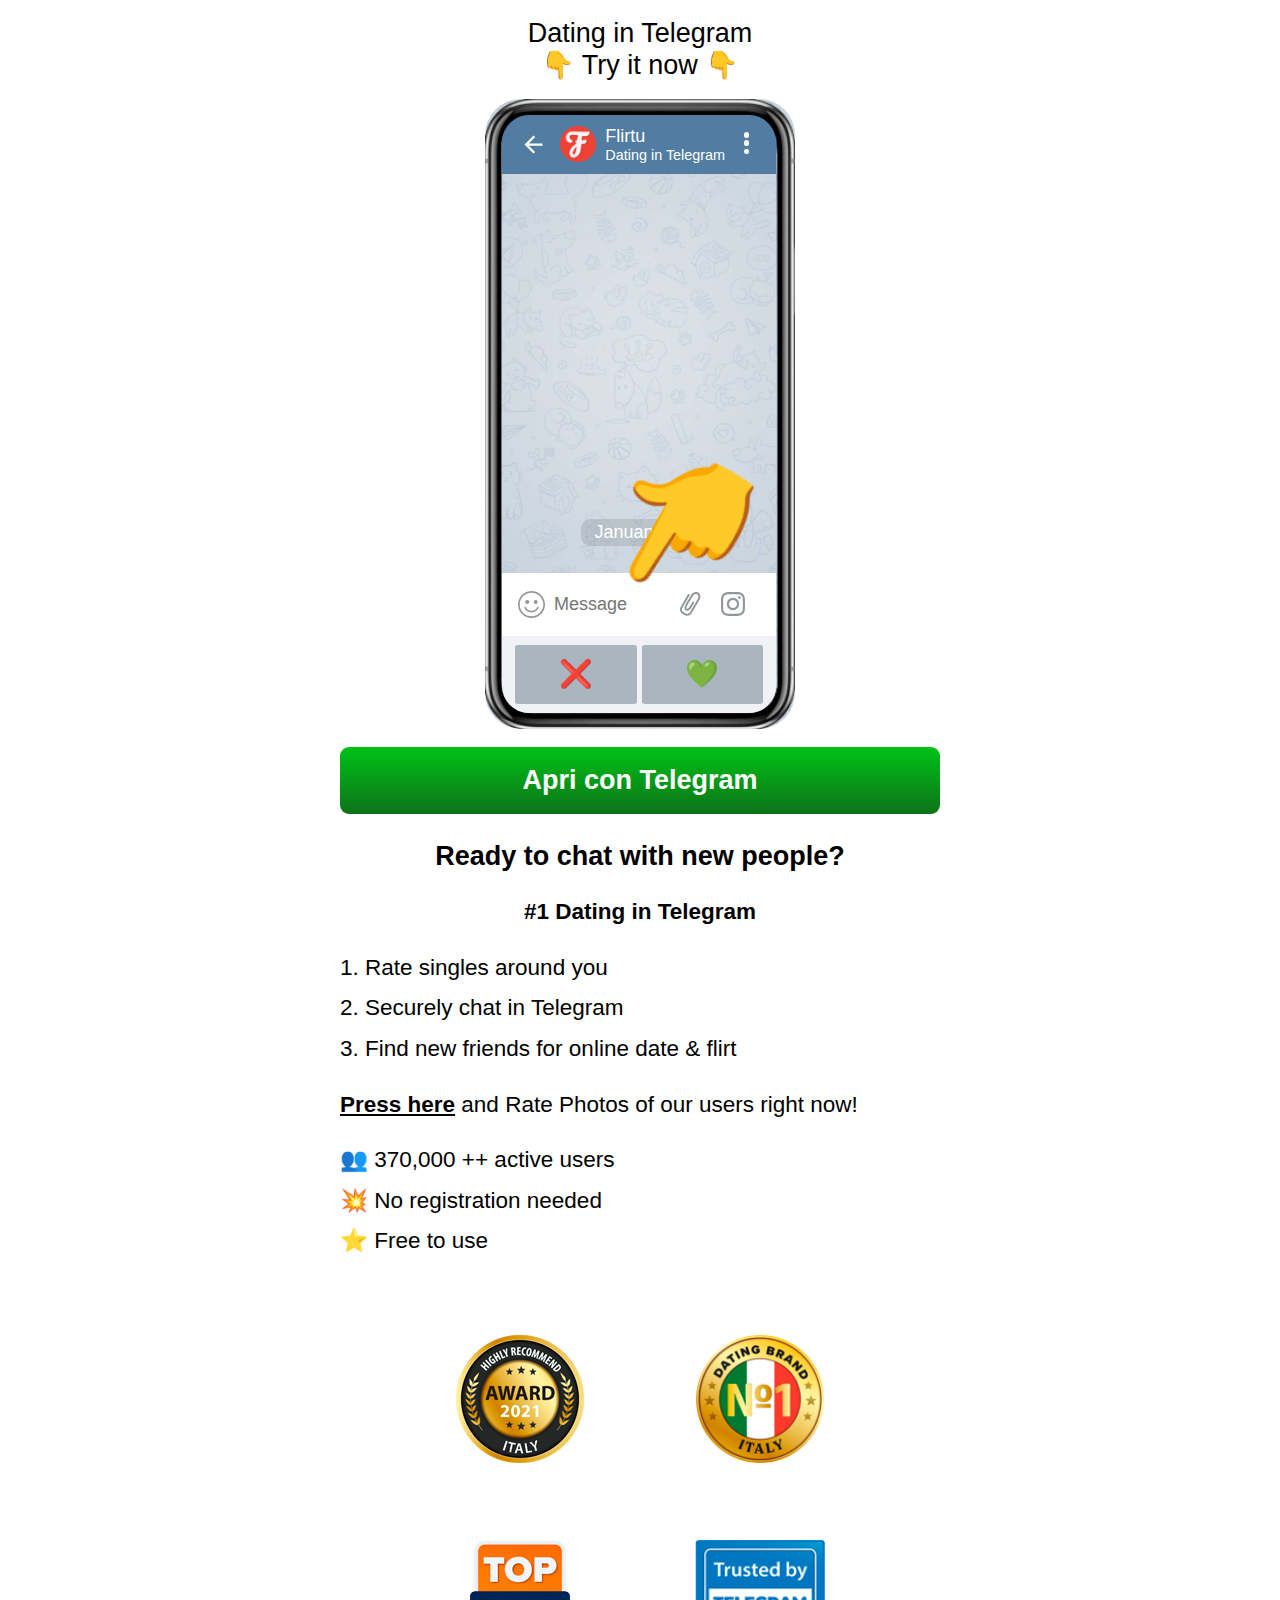
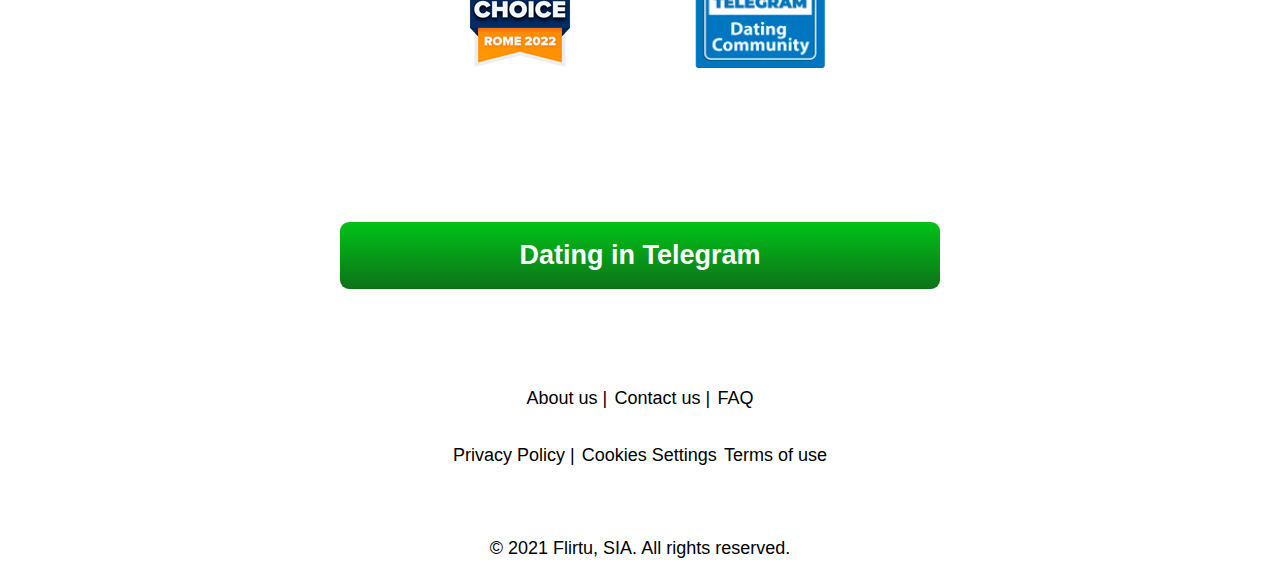
==== commit 33a066f1: "bages" ====
--- a/app/index.html
+++ b/app/index.html
@@ -117,12 +117,10 @@
 </div>
 
 
-
 <div class="text-wrapper">
 	<p class="bold">
 		Ready to chat with new people?
 	</p>
-
 	<p class="bold bold--s">#1 Dating in Telegram</p>
 
 	<p class="list">
@@ -131,7 +129,6 @@
 2. Securely chat in Telegram <br>
 3. Find new friends for online date & flirt
 	</p>
-
 	<p><a href="https://t.me/Flirtu_bot?start=website-k5sjmxfagMLfWfMPhd2tPK">Press here</a> and Rate Photos of our users right now!</p>
 
 	<p class="list">
@@ -139,6 +136,27 @@
 💥 No registration needed <br>
 ⭐️ Free to use
 	</p>
+
+
+<div class="badge__wrapper">
+        <div class="bage-item">
+            <img src="img/1bage.png" alt="">
+        </div>
+        <div class="bage-item">
+            <img src="img/4bage.png" alt="">
+        </div>
+
+        <div class="bage-item">
+            <img src="img/3bage.png" alt="">
+        </div>
+
+        <div class="bage-item">
+             <img src="img/2bage.png" alt="">
+        </div>
+         
+  </div>       
+         
+        
 
 <div class="">
 	
--- a/app/css/style.min.css
+++ b/app/css/style.min.css
@@ -1 +1 @@
-body{margin:0;font-family:sans-serif}.flirtu-action{width:600px;max-width:100%;margin:0 auto;overflow:hidden;-webkit-box-sizing:border-box;box-sizing:border-box}.flirtu-action__title{text-align:center;font-size:3vh;margin-bottom:2vh;margin-top:2vh}.fliru-action__container{display:-webkit-box;display:-ms-flexbox;display:flex;-webkit-box-orient:vertical;-webkit-box-direction:normal;-ms-flex-direction:column;flex-direction:column;-webkit-box-pack:start;-ms-flex-pack:start;justify-content:flex-start;-webkit-box-align:center;-ms-flex-align:center;align-items:center}.flirtu-simulation{width:34.5vh;height:70vh;background-image:url("../img/phone.png"),url("../img/bg.jpg");margin:0 auto;background-size:100%;border-radius:4vh;-webkit-box-sizing:border-box;box-sizing:border-box}.flirtu-simulation-container{width:34.5vh;height:70vh;border-radius:4vh;padding:1.8vh 1.9vh;padding-right:2.1vh;-webkit-box-sizing:border-box;box-sizing:border-box;display:-webkit-box;display:-ms-flexbox;display:flex;-webkit-box-orient:vertical;-webkit-box-direction:normal;-ms-flex-direction:column;flex-direction:column;-webkit-box-pack:justify;-ms-flex-pack:justify;justify-content:space-between}.telegram-header{background:#517da2;border-top-left-radius:3vh;border-top-right-radius:3vh;padding:1.2vh 2vh;color:#fff;display:-webkit-box;display:-ms-flexbox;display:flex;-webkit-box-align:center;-ms-flex-align:center;align-items:center;-webkit-box-pack:justify;-ms-flex-pack:justify;justify-content:space-between}.flirtu-logo{width:4vh;height:4vh;background:url("../img/f.jpg");background-size:100%;background-position:center;border-radius:50%}.back-arrow{width:3vh;height:3vh;display:block;margin-right:1.5vh;background:url("../img/back.svg");background-size:100%;background-position:center}.telegram-header__left{display:-webkit-box;display:-ms-flexbox;display:flex;-webkit-box-align:center;-ms-flex-align:center;align-items:center}.telegram-header__text{margin-left:1vh}.telegram-header__title{font-size:2vh;font-weight:500}.telegram-header__sub-title{font-size:1.6vh;font-weight:300}.telegram-header__dot{width:0.6vh;height:0.6vh;background:#fff;border-radius:50%;margin-bottom:0.3vh}.telegram-header__right{padding-right:1vh}.telegram-header__bot:last-child{margin-bottom:0}.buttons-wrapper{background:#f1f2f6;border-bottom-left-radius:3vh;border-bottom-right-radius:3vh;padding:1vh 1.5vh;display:-webkit-box;display:-ms-flexbox;display:flex;-webkit-box-pack:justify;-ms-flex-pack:justify;justify-content:space-between;-webkit-box-align:center;-ms-flex-align:center;align-items:center}.button{background:#aab6bf;width:49%;padding:1.5vh 0;display:-webkit-box;display:-ms-flexbox;display:flex;-webkit-box-pack:center;-ms-flex-pack:center;justify-content:center;-webkit-box-align:center;-ms-flex-align:center;align-items:center;-webkit-box-sizing:border-box;box-sizing:border-box;border-radius:0.3vh;font-size:3vh}.telegram-content{height:54vh;overflow-y:hidden;overflow-x:hidden;display:-webkit-box;display:-ms-flexbox;display:flex;-webkit-box-orient:vertical;-webkit-box-direction:normal;-ms-flex-direction:column;flex-direction:column;-webkit-box-pack:end;-ms-flex-pack:end;justify-content:flex-end;padding:2vh 2vh}.profile{width:90%;border:0.2vh solid #fff;background:#fff;border-radius:0.7vh;overflow:hidden}.profile img{width:100%;border-radius:0.7vh}.user-name,.activity,.got-it{font-size:1.8vh;padding:0vh 1vh;padding-bottom:0.5vh}.activity,.got-it{display:-webkit-box;display:-ms-flexbox;display:flex}.activity .img,.got-it .img{width:2.5vh;margin-right:0.5vh;display:block;height:2.5vh}.activity-img{background:url("../img/timer-483.svg");background-size:100%;background-position:center;background-repeat:no-repeat}.got-it-img{background:url("../img/gift.png");background-size:100%;background-position:center;background-repeat:no-repeat}.telegram-content__item{margin-top:1vh}.dislike,.like{-ms-flex-item-align:end;align-self:flex-end;font-size:6vh;margin-bottom:2vh;margin-top:2vh;-webkit-animation:scale-anim3;animation:scale-anim3;-webkit-animation-duration:1s;animation-duration:1s;-webkit-animation-delay:0.2s;animation-delay:0.2s;-webkit-transform:scale(1);-ms-transform:scale(1);transform:scale(1)}@-webkit-keyframes scale-anim3{0%{-webkit-transform:scale(1) rotate(0);transform:scale(1) rotate(0)}20%{-webkit-transform:scale(1.2) rotate(25deg);transform:scale(1.2) rotate(25deg)}40%{-webkit-transform:scale(1) rotate(0);transform:scale(1) rotate(0)}60%{-webkit-transform:scale(1.2) rotate(-25deg);transform:scale(1.2) rotate(-25deg)}100%{-webkit-transform:scale(1) rotate(0);transform:scale(1) rotate(0)}}@keyframes scale-anim3{0%{-webkit-transform:scale(1) rotate(0);transform:scale(1) rotate(0)}20%{-webkit-transform:scale(1.2) rotate(25deg);transform:scale(1.2) rotate(25deg)}40%{-webkit-transform:scale(1) rotate(0);transform:scale(1) rotate(0)}60%{-webkit-transform:scale(1.2) rotate(-25deg);transform:scale(1.2) rotate(-25deg)}100%{-webkit-transform:scale(1) rotate(0);transform:scale(1) rotate(0)}}.dislike.active{display:-webkit-box;display:-ms-flexbox;display:flex}.like.active{display:-webkit-box;display:-ms-flexbox;display:flex}.telegram-content__item--profile.active{display:-webkit-box;display:-ms-flexbox;display:flex;-webkit-box-orient:vertical;-webkit-box-direction:normal;-ms-flex-direction:column;flex-direction:column}.telegram-content__item--profile{opacity:0;-webkit-box-sizing:border-box;box-sizing:border-box;height:0;-webkit-animation-name:fadeIn;animation-name:fadeIn;-webkit-animation-duration:1s;animation-duration:1s;-webkit-animation-iteration-count:1;animation-iteration-count:1;-webkit-animation-direction:alternate;animation-direction:alternate;-webkit-animation-fill-mode:forwards;animation-fill-mode:forwards;-webkit-animation-delay:1s;animation-delay:1s}@-webkit-keyframes fadeIn{0%{opacity:0;height:0}100%{opacity:1;height:auto}}@keyframes fadeIn{0%{opacity:0;height:0}100%{opacity:1;height:auto}}.profile-footer{display:-webkit-box;display:-ms-flexbox;display:flex;-webkit-box-pack:justify;-ms-flex-pack:justify;justify-content:space-between}.profile-time{font-size:1.6vh;-ms-flex-item-align:end;align-self:flex-end;padding:0.2vh;color:#a9aaac}.content-footer{display:-webkit-box;display:-ms-flexbox;display:flex;-webkit-box-pack:justify;-ms-flex-pack:justify;justify-content:space-between;-webkit-box-align:center;-ms-flex-align:center;align-items:center;background:#fff;padding:0.5vh 1.8vh}.content-footer div{display:-webkit-box;display:-ms-flexbox;display:flex}.content-footer img{width:3vh}.content-footer .add-img{width:6vh;height:6vh;background:url("../img/img.svg");background-size:100%;background-position:center;background-repeat:no-repeat}.content-footer input{outline:none;border:none;width:10vh;padding:0;font-size:2vh;text-align:left;display:block;margin-left:1vh}.add-doc{width:3vh;height:6vh;background:url("../img/98520.svg");background-size:100%;background-position:center;background-repeat:no-repeat}.smile{width:3vh;height:3vh;background:url("../img/smiley-svgrepo-com.svg");background-size:100%;background-position:center;background-repeat:no-repeat}.flirtu-simulation-container.blure{-webkit-filter:blur(4px);filter:blur(4px)}.flirtu-simulation{position:relative}.flirtu-simulation-modal{background:#fff;position:absolute;top:50%;left:50%;-webkit-transform:translateY(-50%) translateX(-50%);-ms-transform:translateY(-50%) translateX(-50%);transform:translateY(-50%) translateX(-50%);z-index:99;text-align:center;border-radius:1vh;padding:3vh 2vh;width:22vh;font-size:2.5vh}.open-telegram{display:-webkit-box;display:-ms-flexbox;display:flex;-webkit-box-pack:center;-ms-flex-pack:center;justify-content:center;-webkit-box-align:center;-ms-flex-align:center;align-items:center;text-decoration:none;background:#426382;color:#fff;margin-top:2vh;padding:1vh 2vh;border-radius:0.6vh;text-transform:uppercase;font-size:2vh}.button{cursor:pointer}.telegram-content__item--profile{position:relative}.telegram-content__item--profile:after{content:'';width:3vh;height:3vh;background-color:rgba(0,0,0,0.1);background-image:url("../img/share.svg");background-size:2vh;background-repeat:no-repeat;background-position:center;position:absolute;right:-1.5vh;bottom:0;border-radius:50%}.like-time{font-size:1.6vh;-ms-flex-item-align:end;align-self:flex-end;background-color:rgba(0,0,0,0.1);color:#fff;display:-webkit-box;display:-ms-flexbox;display:flex;-webkit-box-align:center;-ms-flex-align:center;align-items:center;padding:0.2vh 0.4vh;border-radius:0.5vh;-webkit-transform:translateY(-50%);-ms-transform:translateY(-50%);transform:translateY(-50%)}.like-time img{width:1.8vh;margin-left:0.3vh}.date{font-size:2vh;-ms-flex-item-align:center;align-self:center;background-color:rgba(0,0,0,0.1);color:#fff;display:-webkit-box;display:-ms-flexbox;display:flex;-webkit-box-align:center;-ms-flex-align:center;align-items:center;padding:0.3vh 1.5vh;border-radius:1vh}.text-wrapper{margin:0 auto;font-size:2.5vh;width:600px;max-width:90%;margin-top:2vh}.text-wrapper a{color:#000;font-weight:700}.bold{font-weight:700;text-align:center;font-size:3vh}.bold--s{font-size:2.5vh}.footer{padding-bottom:3vh;margin:0 auto;width:600px;max-width:90%;margin-top:10vh;font-size:2vh}.footer a{text-decoration:none;color:#000;display:block;margin-bottom:2vh;padding:1vh 0.4vh}.copy{text-align:center;margin-top:5vh}.footer-col{width:100%;display:-webkit-box;display:-ms-flexbox;display:flex;-webkit-box-pack:center;-ms-flex-pack:center;justify-content:center;-ms-flex-wrap:wrap;flex-wrap:wrap}.list{line-height:1.8}.button-animation{position:relative;text-decoration:none;color:#fff;overflow:hidden}.button-animation:before{content:'';position:absolute;top:0;left:0;width:5vh;height:100%;background-color:#fff;-webkit-transform:translateX(-4em) skewX(-45deg);-ms-transform:translateX(-4em) skewX(-45deg);transform:translateX(-4em) skewX(-45deg);-webkit-animation:move-light;animation:move-light;-webkit-animation-iteration-count:infinite;animation-iteration-count:infinite;-webkit-animation-duration:5s;animation-duration:5s;-webkit-animation-delay:2s;animation-delay:2s}@-webkit-keyframes move-light{0%{-webkit-transform:translateX(-4em) skewX(-45deg);transform:translateX(-4em) skewX(-45deg)}20%{-webkit-transform:translateX(10em) skewX(-45deg);transform:translateX(10em) skewX(-45deg)}100%{-webkit-transform:translateX(10em) skewX(-45deg);transform:translateX(10em) skewX(-45deg)}}@keyframes move-light{0%{-webkit-transform:translateX(-4em) skewX(-45deg);transform:translateX(-4em) skewX(-45deg)}20%{-webkit-transform:translateX(10em) skewX(-45deg);transform:translateX(10em) skewX(-45deg)}100%{-webkit-transform:translateX(10em) skewX(-45deg);transform:translateX(10em) skewX(-45deg)}}.button.like-button:before{-webkit-animation:move-light2;animation:move-light2;-webkit-animation-iteration-count:infinite;animation-iteration-count:infinite;-webkit-animation-duration:5s;animation-duration:5s;-webkit-animation-delay:2s;animation-delay:2s;-webkit-transform:translateX(-4em) skewX(-45deg);-ms-transform:translateX(-4em) skewX(-45deg);transform:translateX(-4em) skewX(-45deg)}@-webkit-keyframes move-light2{0%{-webkit-transform:translateX(-4em) skewX(-45deg);transform:translateX(-4em) skewX(-45deg)}50%{-webkit-transform:translateX(-4em) skewX(-45deg);transform:translateX(-4em) skewX(-45deg)}70%{-webkit-transform:translateX(10em) skewX(-45deg);transform:translateX(10em) skewX(-45deg)}100%{-webkit-transform:translateX(10em) skewX(-45deg);transform:translateX(10em) skewX(-45deg)}}@keyframes move-light2{0%{-webkit-transform:translateX(-4em) skewX(-45deg);transform:translateX(-4em) skewX(-45deg)}50%{-webkit-transform:translateX(-4em) skewX(-45deg);transform:translateX(-4em) skewX(-45deg)}70%{-webkit-transform:translateX(10em) skewX(-45deg);transform:translateX(10em) skewX(-45deg)}100%{-webkit-transform:translateX(10em) skewX(-45deg);transform:translateX(10em) skewX(-45deg)}}.button-animation span{display:block;-webkit-animation:scale-anim;animation:scale-anim;-webkit-animation-iteration-count:infinite;animation-iteration-count:infinite;-webkit-animation-duration:5s;animation-duration:5s;-webkit-animation-delay:3s;animation-delay:3s;-webkit-transform:scale(1) rotate(0);-ms-transform:scale(1) rotate(0);transform:scale(1) rotate(0)}.button-animation.like-button span{-webkit-animation:scale-anim2;animation:scale-anim2;-webkit-animation-iteration-count:infinite;animation-iteration-count:infinite;-webkit-animation-duration:5s;animation-duration:5s;-webkit-animation-delay:3s;animation-delay:3s;-webkit-transform:scale(1);-ms-transform:scale(1);transform:scale(1)}@-webkit-keyframes scale-anim{0%{-webkit-transform:scale(1) rotate(0);transform:scale(1) rotate(0)}5%{-webkit-transform:scale(1.6) rotate(25deg);transform:scale(1.6) rotate(25deg)}10%{-webkit-transform:scale(1) rotate(0);transform:scale(1) rotate(0)}15%{-webkit-transform:scale(1.6) rotate(-25deg);transform:scale(1.6) rotate(-25deg)}20%{-webkit-transform:scale(1) rotate(0);transform:scale(1) rotate(0)}100%{-webkit-transform:scale(1) rotate(0);transform:scale(1) rotate(0)}}@keyframes scale-anim{0%{-webkit-transform:scale(1) rotate(0);transform:scale(1) rotate(0)}5%{-webkit-transform:scale(1.6) rotate(25deg);transform:scale(1.6) rotate(25deg)}10%{-webkit-transform:scale(1) rotate(0);transform:scale(1) rotate(0)}15%{-webkit-transform:scale(1.6) rotate(-25deg);transform:scale(1.6) rotate(-25deg)}20%{-webkit-transform:scale(1) rotate(0);transform:scale(1) rotate(0)}100%{-webkit-transform:scale(1) rotate(0);transform:scale(1) rotate(0)}}@-webkit-keyframes scale-anim2{0%{-webkit-transform:scale(1) rotate(0);transform:scale(1) rotate(0)}50%{-webkit-transform:scale(1) rotate(0);transform:scale(1) rotate(0)}55%{-webkit-transform:scale(1.6) rotate(25deg);transform:scale(1.6) rotate(25deg)}60%{-webkit-transform:scale(1) rotate(0);transform:scale(1) rotate(0)}65%{-webkit-transform:scale(1.6) rotate(-25deg);transform:scale(1.6) rotate(-25deg)}70%{-webkit-transform:scale(1) rotate(0);transform:scale(1) rotate(0)}100%{-webkit-transform:scale(1) rotate(0);transform:scale(1) rotate(0)}}@keyframes scale-anim2{0%{-webkit-transform:scale(1) rotate(0);transform:scale(1) rotate(0)}50%{-webkit-transform:scale(1) rotate(0);transform:scale(1) rotate(0)}55%{-webkit-transform:scale(1.6) rotate(25deg);transform:scale(1.6) rotate(25deg)}60%{-webkit-transform:scale(1) rotate(0);transform:scale(1) rotate(0)}65%{-webkit-transform:scale(1.6) rotate(-25deg);transform:scale(1.6) rotate(-25deg)}70%{-webkit-transform:scale(1) rotate(0);transform:scale(1) rotate(0)}100%{-webkit-transform:scale(1) rotate(0);transform:scale(1) rotate(0)}}.finger{position:absolute;top:58vh;right:40vw;font-size:15vh;z-index:999;-webkit-transform:rotate(-60deg);-ms-transform:rotate(-60deg);transform:rotate(-60deg);-webkit-animation:jump;animation:jump;-webkit-animation-iteration-count:infinite;animation-iteration-count:infinite;-webkit-animation-duration:1s;animation-duration:1s}@-webkit-keyframes jump{0%{-webkit-transform:rotate(-60deg) translateX(-20%);transform:rotate(-60deg) translateX(-20%)}50%{-webkit-transform:rotate(-60deg) translateX(0%);transform:rotate(-60deg) translateX(0%)}100%{-webkit-transform:rotate(-60deg) translateX(-20%);transform:rotate(-60deg) translateX(-20%)}}@keyframes jump{0%{-webkit-transform:rotate(-60deg) translateX(-20%);transform:rotate(-60deg) translateX(-20%)}50%{-webkit-transform:rotate(-60deg) translateX(0%);transform:rotate(-60deg) translateX(0%)}100%{-webkit-transform:rotate(-60deg) translateX(-20%);transform:rotate(-60deg) translateX(-20%)}}.text-wrapper .green-button{color:#fff}.green-button{display:-webkit-box;display:-ms-flexbox;display:flex;-webkit-box-pack:center;-ms-flex-pack:center;justify-content:center;-webkit-box-align:center;-ms-flex-align:center;align-items:center;background:#00c217;color:#fff;font-weight:bold;font-size:3vh;text-decoration:none;padding:2vh 0;border-radius:4vh;background:-webkit-gradient(linear, left top, left bottom, from(#00c217), to(#0d7319)) #0d7319;background:-o-linear-gradient(#00c217, #0d7319) #0d7319;background:linear-gradient(#00c217, #0d7319) #0d7319}.text-wrapper.text-wrapper--button{margin-top:2vh}@media only screen and (max-width: 992px){.flirtu-action{width:100%}.finger{right:30vw}}@media only screen and (max-width: 768px){.footer a{font-size:3.5vw;margin-bottom:0}.copy{font-size:3.5vw}.finger{right:25vw}}@media only screen and (max-width: 480px){.finger{right:15vw}}
+body{margin:0;font-family:sans-serif}.flirtu-action{width:600px;max-width:100%;margin:0 auto;overflow:hidden;-webkit-box-sizing:border-box;box-sizing:border-box}.flirtu-action__title{text-align:center;font-size:3vh;margin-bottom:2vh;margin-top:2vh}.fliru-action__container{display:-webkit-box;display:-ms-flexbox;display:flex;-webkit-box-orient:vertical;-webkit-box-direction:normal;-ms-flex-direction:column;flex-direction:column;-webkit-box-pack:start;-ms-flex-pack:start;justify-content:flex-start;-webkit-box-align:center;-ms-flex-align:center;align-items:center}.flirtu-simulation{width:34.5vh;height:70vh;background-image:url("../img/phone.png"),url("../img/bg.jpg");margin:0 auto;background-size:100%;border-radius:4vh;-webkit-box-sizing:border-box;box-sizing:border-box}.flirtu-simulation-container{width:34.5vh;height:70vh;border-radius:4vh;padding:1.8vh 1.9vh;padding-right:2.1vh;-webkit-box-sizing:border-box;box-sizing:border-box;display:-webkit-box;display:-ms-flexbox;display:flex;-webkit-box-orient:vertical;-webkit-box-direction:normal;-ms-flex-direction:column;flex-direction:column;-webkit-box-pack:justify;-ms-flex-pack:justify;justify-content:space-between}.telegram-header{background:#517da2;border-top-left-radius:3vh;border-top-right-radius:3vh;padding:1.2vh 2vh;color:#fff;display:-webkit-box;display:-ms-flexbox;display:flex;-webkit-box-align:center;-ms-flex-align:center;align-items:center;-webkit-box-pack:justify;-ms-flex-pack:justify;justify-content:space-between}.flirtu-logo{width:4vh;height:4vh;background:url("../img/f.jpg");background-size:100%;background-position:center;border-radius:50%}.back-arrow{width:3vh;height:3vh;display:block;margin-right:1.5vh;background:url("../img/back.svg");background-size:100%;background-position:center}.telegram-header__left{display:-webkit-box;display:-ms-flexbox;display:flex;-webkit-box-align:center;-ms-flex-align:center;align-items:center}.telegram-header__text{margin-left:1vh}.telegram-header__title{font-size:2vh;font-weight:500}.telegram-header__sub-title{font-size:1.6vh;font-weight:300}.telegram-header__dot{width:0.6vh;height:0.6vh;background:#fff;border-radius:50%;margin-bottom:0.3vh}.telegram-header__right{padding-right:1vh}.telegram-header__bot:last-child{margin-bottom:0}.buttons-wrapper{background:#f1f2f6;border-bottom-left-radius:3vh;border-bottom-right-radius:3vh;padding:1vh 1.5vh;display:-webkit-box;display:-ms-flexbox;display:flex;-webkit-box-pack:justify;-ms-flex-pack:justify;justify-content:space-between;-webkit-box-align:center;-ms-flex-align:center;align-items:center}.button{background:#aab6bf;width:49%;padding:1.5vh 0;display:-webkit-box;display:-ms-flexbox;display:flex;-webkit-box-pack:center;-ms-flex-pack:center;justify-content:center;-webkit-box-align:center;-ms-flex-align:center;align-items:center;-webkit-box-sizing:border-box;box-sizing:border-box;border-radius:0.3vh;font-size:3vh}.telegram-content{height:54vh;overflow-y:hidden;overflow-x:hidden;display:-webkit-box;display:-ms-flexbox;display:flex;-webkit-box-orient:vertical;-webkit-box-direction:normal;-ms-flex-direction:column;flex-direction:column;-webkit-box-pack:end;-ms-flex-pack:end;justify-content:flex-end;padding:2vh 2vh}.profile{width:90%;border:0.2vh solid #fff;background:#fff;border-radius:0.7vh;overflow:hidden}.profile img{width:100%;border-radius:0.7vh}.user-name,.activity,.got-it{font-size:1.8vh;padding:0vh 1vh;padding-bottom:0.5vh}.activity,.got-it{display:-webkit-box;display:-ms-flexbox;display:flex}.activity .img,.got-it .img{width:2.5vh;margin-right:0.5vh;display:block;height:2.5vh}.activity-img{background:url("../img/timer-483.svg");background-size:100%;background-position:center;background-repeat:no-repeat}.got-it-img{background:url("../img/gift.png");background-size:100%;background-position:center;background-repeat:no-repeat}.telegram-content__item{margin-top:1vh}.dislike,.like{-ms-flex-item-align:end;align-self:flex-end;font-size:6vh;margin-bottom:2vh;margin-top:2vh;-webkit-animation:scale-anim3;animation:scale-anim3;-webkit-animation-duration:1s;animation-duration:1s;-webkit-animation-delay:0.2s;animation-delay:0.2s;-webkit-transform:scale(1);-ms-transform:scale(1);transform:scale(1)}@-webkit-keyframes scale-anim3{0%{-webkit-transform:scale(1) rotate(0);transform:scale(1) rotate(0)}20%{-webkit-transform:scale(1.2) rotate(25deg);transform:scale(1.2) rotate(25deg)}40%{-webkit-transform:scale(1) rotate(0);transform:scale(1) rotate(0)}60%{-webkit-transform:scale(1.2) rotate(-25deg);transform:scale(1.2) rotate(-25deg)}100%{-webkit-transform:scale(1) rotate(0);transform:scale(1) rotate(0)}}@keyframes scale-anim3{0%{-webkit-transform:scale(1) rotate(0);transform:scale(1) rotate(0)}20%{-webkit-transform:scale(1.2) rotate(25deg);transform:scale(1.2) rotate(25deg)}40%{-webkit-transform:scale(1) rotate(0);transform:scale(1) rotate(0)}60%{-webkit-transform:scale(1.2) rotate(-25deg);transform:scale(1.2) rotate(-25deg)}100%{-webkit-transform:scale(1) rotate(0);transform:scale(1) rotate(0)}}.dislike.active{display:-webkit-box;display:-ms-flexbox;display:flex}.like.active{display:-webkit-box;display:-ms-flexbox;display:flex}.telegram-content__item--profile.active{display:-webkit-box;display:-ms-flexbox;display:flex;-webkit-box-orient:vertical;-webkit-box-direction:normal;-ms-flex-direction:column;flex-direction:column}.telegram-content__item--profile{opacity:0;-webkit-box-sizing:border-box;box-sizing:border-box;height:0;-webkit-animation-name:fadeIn;animation-name:fadeIn;-webkit-animation-duration:1s;animation-duration:1s;-webkit-animation-iteration-count:1;animation-iteration-count:1;-webkit-animation-direction:alternate;animation-direction:alternate;-webkit-animation-fill-mode:forwards;animation-fill-mode:forwards;-webkit-animation-delay:1s;animation-delay:1s}@-webkit-keyframes fadeIn{0%{opacity:0;height:0}100%{opacity:1;height:auto}}@keyframes fadeIn{0%{opacity:0;height:0}100%{opacity:1;height:auto}}.profile-footer{display:-webkit-box;display:-ms-flexbox;display:flex;-webkit-box-pack:justify;-ms-flex-pack:justify;justify-content:space-between}.profile-time{font-size:1.6vh;-ms-flex-item-align:end;align-self:flex-end;padding:0.2vh;color:#a9aaac}.content-footer{display:-webkit-box;display:-ms-flexbox;display:flex;-webkit-box-pack:justify;-ms-flex-pack:justify;justify-content:space-between;-webkit-box-align:center;-ms-flex-align:center;align-items:center;background:#fff;padding:0.5vh 1.8vh}.content-footer div{display:-webkit-box;display:-ms-flexbox;display:flex}.content-footer img{width:3vh}.content-footer .add-img{width:6vh;height:6vh;background:url("../img/img.svg");background-size:100%;background-position:center;background-repeat:no-repeat}.content-footer input{outline:none;border:none;width:10vh;padding:0;font-size:2vh;text-align:left;display:block;margin-left:1vh}.add-doc{width:3vh;height:6vh;background:url("../img/98520.svg");background-size:100%;background-position:center;background-repeat:no-repeat}.smile{width:3vh;height:3vh;background:url("../img/smiley-svgrepo-com.svg");background-size:100%;background-position:center;background-repeat:no-repeat}.flirtu-simulation-container.blure{-webkit-filter:blur(4px);filter:blur(4px)}.flirtu-simulation{position:relative}.flirtu-simulation-modal{background:#fff;position:absolute;top:50%;left:50%;-webkit-transform:translateY(-50%) translateX(-50%);-ms-transform:translateY(-50%) translateX(-50%);transform:translateY(-50%) translateX(-50%);z-index:99;text-align:center;border-radius:1vh;padding:3vh 2vh;width:22vh;font-size:2.5vh}.open-telegram{display:-webkit-box;display:-ms-flexbox;display:flex;-webkit-box-pack:center;-ms-flex-pack:center;justify-content:center;-webkit-box-align:center;-ms-flex-align:center;align-items:center;text-decoration:none;background:#426382;color:#fff;margin-top:2vh;padding:1vh 2vh;border-radius:0.6vh;text-transform:uppercase;font-size:2vh}.button{cursor:pointer}.telegram-content__item--profile{position:relative}.telegram-content__item--profile:after{content:'';width:3vh;height:3vh;background-color:rgba(0,0,0,0.1);background-image:url("../img/share.svg");background-size:2vh;background-repeat:no-repeat;background-position:center;position:absolute;right:-1.5vh;bottom:0;border-radius:50%}.like-time{font-size:1.6vh;-ms-flex-item-align:end;align-self:flex-end;background-color:rgba(0,0,0,0.1);color:#fff;display:-webkit-box;display:-ms-flexbox;display:flex;-webkit-box-align:center;-ms-flex-align:center;align-items:center;padding:0.2vh 0.4vh;border-radius:0.5vh;-webkit-transform:translateY(-50%);-ms-transform:translateY(-50%);transform:translateY(-50%)}.like-time img{width:1.8vh;margin-left:0.3vh}.date{font-size:2vh;-ms-flex-item-align:center;align-self:center;background-color:rgba(0,0,0,0.1);color:#fff;display:-webkit-box;display:-ms-flexbox;display:flex;-webkit-box-align:center;-ms-flex-align:center;align-items:center;padding:0.3vh 1.5vh;border-radius:1vh}.text-wrapper{margin:0 auto;font-size:2.5vh;width:600px;max-width:90%;margin-top:2vh}.text-wrapper a{color:#000;font-weight:700}.bold{font-weight:700;text-align:center;font-size:3vh}.bold--s{font-size:2.5vh}.footer{padding-bottom:3vh;margin:0 auto;width:600px;max-width:90%;margin-top:10vh;font-size:2vh}.footer a{text-decoration:none;color:#000;display:block;margin-bottom:2vh;padding:1vh 0.4vh}.copy{text-align:center;margin-top:5vh}.footer-col{width:100%;display:-webkit-box;display:-ms-flexbox;display:flex;-webkit-box-pack:center;-ms-flex-pack:center;justify-content:center;-ms-flex-wrap:wrap;flex-wrap:wrap}.list{line-height:1.8}.button-animation{position:relative;text-decoration:none;color:#fff;overflow:hidden}.button-animation:before{content:'';position:absolute;top:0;left:0;width:5vh;height:100%;background-color:#fff;-webkit-transform:translateX(-4em) skewX(-45deg);-ms-transform:translateX(-4em) skewX(-45deg);transform:translateX(-4em) skewX(-45deg);-webkit-animation:move-light;animation:move-light;-webkit-animation-iteration-count:infinite;animation-iteration-count:infinite;-webkit-animation-duration:5s;animation-duration:5s;-webkit-animation-delay:2s;animation-delay:2s}@-webkit-keyframes move-light{0%{-webkit-transform:translateX(-4em) skewX(-45deg);transform:translateX(-4em) skewX(-45deg)}20%{-webkit-transform:translateX(10em) skewX(-45deg);transform:translateX(10em) skewX(-45deg)}100%{-webkit-transform:translateX(10em) skewX(-45deg);transform:translateX(10em) skewX(-45deg)}}@keyframes move-light{0%{-webkit-transform:translateX(-4em) skewX(-45deg);transform:translateX(-4em) skewX(-45deg)}20%{-webkit-transform:translateX(10em) skewX(-45deg);transform:translateX(10em) skewX(-45deg)}100%{-webkit-transform:translateX(10em) skewX(-45deg);transform:translateX(10em) skewX(-45deg)}}.button.like-button:before{-webkit-animation:move-light2;animation:move-light2;-webkit-animation-iteration-count:infinite;animation-iteration-count:infinite;-webkit-animation-duration:5s;animation-duration:5s;-webkit-animation-delay:2s;animation-delay:2s;-webkit-transform:translateX(-4em) skewX(-45deg);-ms-transform:translateX(-4em) skewX(-45deg);transform:translateX(-4em) skewX(-45deg)}@-webkit-keyframes move-light2{0%{-webkit-transform:translateX(-4em) skewX(-45deg);transform:translateX(-4em) skewX(-45deg)}50%{-webkit-transform:translateX(-4em) skewX(-45deg);transform:translateX(-4em) skewX(-45deg)}70%{-webkit-transform:translateX(10em) skewX(-45deg);transform:translateX(10em) skewX(-45deg)}100%{-webkit-transform:translateX(10em) skewX(-45deg);transform:translateX(10em) skewX(-45deg)}}@keyframes move-light2{0%{-webkit-transform:translateX(-4em) skewX(-45deg);transform:translateX(-4em) skewX(-45deg)}50%{-webkit-transform:translateX(-4em) skewX(-45deg);transform:translateX(-4em) skewX(-45deg)}70%{-webkit-transform:translateX(10em) skewX(-45deg);transform:translateX(10em) skewX(-45deg)}100%{-webkit-transform:translateX(10em) skewX(-45deg);transform:translateX(10em) skewX(-45deg)}}.button-animation span{display:block;-webkit-animation:scale-anim;animation:scale-anim;-webkit-animation-iteration-count:infinite;animation-iteration-count:infinite;-webkit-animation-duration:5s;animation-duration:5s;-webkit-animation-delay:3s;animation-delay:3s;-webkit-transform:scale(1) rotate(0);-ms-transform:scale(1) rotate(0);transform:scale(1) rotate(0)}.button-animation.like-button span{-webkit-animation:scale-anim2;animation:scale-anim2;-webkit-animation-iteration-count:infinite;animation-iteration-count:infinite;-webkit-animation-duration:5s;animation-duration:5s;-webkit-animation-delay:3s;animation-delay:3s;-webkit-transform:scale(1);-ms-transform:scale(1);transform:scale(1)}@-webkit-keyframes scale-anim{0%{-webkit-transform:scale(1) rotate(0);transform:scale(1) rotate(0)}5%{-webkit-transform:scale(1.6) rotate(25deg);transform:scale(1.6) rotate(25deg)}10%{-webkit-transform:scale(1) rotate(0);transform:scale(1) rotate(0)}15%{-webkit-transform:scale(1.6) rotate(-25deg);transform:scale(1.6) rotate(-25deg)}20%{-webkit-transform:scale(1) rotate(0);transform:scale(1) rotate(0)}100%{-webkit-transform:scale(1) rotate(0);transform:scale(1) rotate(0)}}@keyframes scale-anim{0%{-webkit-transform:scale(1) rotate(0);transform:scale(1) rotate(0)}5%{-webkit-transform:scale(1.6) rotate(25deg);transform:scale(1.6) rotate(25deg)}10%{-webkit-transform:scale(1) rotate(0);transform:scale(1) rotate(0)}15%{-webkit-transform:scale(1.6) rotate(-25deg);transform:scale(1.6) rotate(-25deg)}20%{-webkit-transform:scale(1) rotate(0);transform:scale(1) rotate(0)}100%{-webkit-transform:scale(1) rotate(0);transform:scale(1) rotate(0)}}@-webkit-keyframes scale-anim2{0%{-webkit-transform:scale(1) rotate(0);transform:scale(1) rotate(0)}50%{-webkit-transform:scale(1) rotate(0);transform:scale(1) rotate(0)}55%{-webkit-transform:scale(1.6) rotate(25deg);transform:scale(1.6) rotate(25deg)}60%{-webkit-transform:scale(1) rotate(0);transform:scale(1) rotate(0)}65%{-webkit-transform:scale(1.6) rotate(-25deg);transform:scale(1.6) rotate(-25deg)}70%{-webkit-transform:scale(1) rotate(0);transform:scale(1) rotate(0)}100%{-webkit-transform:scale(1) rotate(0);transform:scale(1) rotate(0)}}@keyframes scale-anim2{0%{-webkit-transform:scale(1) rotate(0);transform:scale(1) rotate(0)}50%{-webkit-transform:scale(1) rotate(0);transform:scale(1) rotate(0)}55%{-webkit-transform:scale(1.6) rotate(25deg);transform:scale(1.6) rotate(25deg)}60%{-webkit-transform:scale(1) rotate(0);transform:scale(1) rotate(0)}65%{-webkit-transform:scale(1.6) rotate(-25deg);transform:scale(1.6) rotate(-25deg)}70%{-webkit-transform:scale(1) rotate(0);transform:scale(1) rotate(0)}100%{-webkit-transform:scale(1) rotate(0);transform:scale(1) rotate(0)}}.finger{position:absolute;top:50vh;right:40vw;font-size:15vh;z-index:999;-webkit-transform:rotate(-60deg);-ms-transform:rotate(-60deg);transform:rotate(-60deg);-webkit-animation:jump;animation:jump;-webkit-animation-iteration-count:infinite;animation-iteration-count:infinite;-webkit-animation-duration:1s;animation-duration:1s}@-webkit-keyframes jump{0%{-webkit-transform:rotate(-60deg) translateX(-20%);transform:rotate(-60deg) translateX(-20%)}50%{-webkit-transform:rotate(-60deg) translateX(0%);transform:rotate(-60deg) translateX(0%)}100%{-webkit-transform:rotate(-60deg) translateX(-20%);transform:rotate(-60deg) translateX(-20%)}}@keyframes jump{0%{-webkit-transform:rotate(-60deg) translateX(-20%);transform:rotate(-60deg) translateX(-20%)}50%{-webkit-transform:rotate(-60deg) translateX(0%);transform:rotate(-60deg) translateX(0%)}100%{-webkit-transform:rotate(-60deg) translateX(-20%);transform:rotate(-60deg) translateX(-20%)}}.text-wrapper .green-button{color:#fff}.green-button{display:-webkit-box;display:-ms-flexbox;display:flex;-webkit-box-pack:center;-ms-flex-pack:center;justify-content:center;-webkit-box-align:center;-ms-flex-align:center;align-items:center;background:#00c217;color:#fff;font-weight:bold;font-size:3vh;text-decoration:none;padding:2vh 0;border-radius:1vh;background:-webkit-gradient(linear, left top, left bottom, from(#00c217), to(#0d7319)) #0d7319;background:-o-linear-gradient(#00c217, #0d7319) #0d7319;background:linear-gradient(#00c217, #0d7319) #0d7319}.text-wrapper.text-wrapper--button{margin-top:2vh}.badge__wrapper{display:-webkit-box;display:-ms-flexbox;display:flex;-webkit-box-pack:center;-ms-flex-pack:center;justify-content:center;-ms-flex-wrap:wrap;flex-wrap:wrap;padding-top:1vw;padding-bottom:9vw}.bage-item{width:40%;display:-webkit-box;display:-ms-flexbox;display:flex;-webkit-box-pack:center;-ms-flex-pack:center;justify-content:center;margin-top:3vw;margin-bottom:3vw}.bage-item img{max-width:25vw;max-height:25vw}@media only screen and (max-width: 992px){.flirtu-action{width:100%}.finger{right:30vw}}@media only screen and (max-width: 768px){.footer a{font-size:3.5vw;margin-bottom:0}.copy{font-size:3.5vw}.finger{right:25vw}}@media only screen and (max-width: 480px){.finger{right:15vw}}
